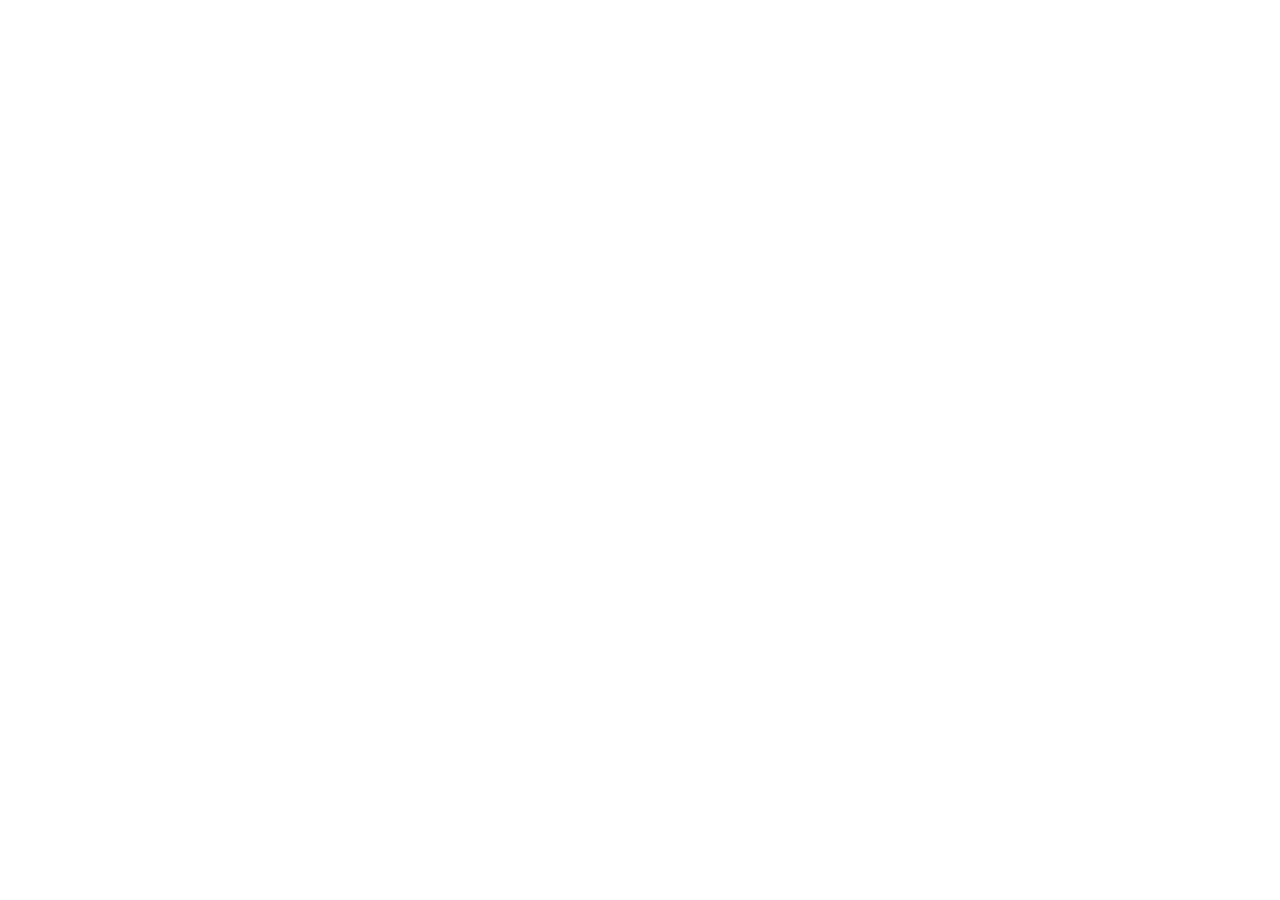
==== index.html @ da1f1fbc "move arquivos para raiz" ====
<!doctype html>
<html lang="en">
    <head>
        <meta charset="utf-8">
        <meta http-equiv="X-UA-Compatible" content="IE=edge">
        <meta name="viewport" content="initial-scale=1,user-scalable=no,maximum-scale=1,width=device-width">
        <meta name="mobile-web-app-capable" content="yes">
        <meta name="apple-mobile-web-app-capable" content="yes">
        <link rel="stylesheet" href="css/leaflet.css">
        <link rel="stylesheet" href="css/L.Control.Layers.Tree.css">
        <link rel="stylesheet" href="css/L.Control.Locate.min.css">
        <link rel="stylesheet" href="css/qgis2web.css">
        <link rel="stylesheet" href="css/fontawesome-all.min.css">
        <link rel="stylesheet" href="css/leaflet.photon.css">
        <link rel="stylesheet" href="css/leaflet-measure.css">
        <style>
        html, body, #map {
            width: 100%;
            height: 100%;
            padding: 0;
            margin: 0;
        }
        </style>
        <title></title>
    </head>
    <body>
        <div id="map">
        </div>
        <script src="js/qgis2web_expressions.js"></script>
        <script src="js/leaflet.js"></script>
        <script src="js/L.Control.Layers.Tree.min.js"></script>
        <script src="js/L.Control.Locate.min.js"></script>
        <script src="js/multi-style-layer.js"></script>
        <script src="js/leaflet.rotatedMarker.js"></script>
        <script src="js/leaflet.pattern.js"></script>
        <script src="js/leaflet-hash.js"></script>
        <script src="js/Autolinker.min.js"></script>
        <script src="js/rbush.min.js"></script>
        <script src="js/labelgun.min.js"></script>
        <script src="js/labels.js"></script>
        <script src="js/leaflet.photon.js"></script>
        <script src="js/leaflet-measure.js"></script>
        <script src="data/Arruamento_3.js"></script>
        <script src="data/Divisa_de_bairros_4.js"></script>
        <script src="data/abrangenciaubs_5.js"></script>
        <script src="data/rios_6.js"></script>
        <script src="data/ubs_7.js"></script>
        <script src="data/limites_municipais_8.js"></script>
        <script>
        var map = L.map('map', {
            zoomControl:false, maxZoom:28, minZoom:1
        }).fitBounds([[-25.65107554229827,-49.37647692059853],[-25.56565684966463,-49.21310463123536]]);
        var hash = new L.Hash(map);
        map.attributionControl.setPrefix('<a href="https://github.com/qgis2web/qgis2web" target="_blank">qgis2web</a> &middot; <a href="https://leafletjs.com" title="A JS library for interactive maps">Leaflet</a> &middot; <a href="https://qgis.org">QGIS</a>');
        var autolinker = new Autolinker({truncate: {length: 30, location: 'smart'}});
        // remove popup's row if "visible-with-data"
        function removeEmptyRowsFromPopupContent(content, feature) {
         var tempDiv = document.createElement('div');
         tempDiv.innerHTML = content;
         var rows = tempDiv.querySelectorAll('tr');
         for (var i = 0; i < rows.length; i++) {
             var td = rows[i].querySelector('td.visible-with-data');
             var key = td ? td.id : '';
             if (td && td.classList.contains('visible-with-data') && feature.properties[key] == null) {
                 rows[i].parentNode.removeChild(rows[i]);
             }
         }
         return tempDiv.innerHTML;
        }
        // modify popup if contains media
        function addClassToPopupIfMedia(content, popup) {
            var tempDiv = document.createElement('div');
            tempDiv.innerHTML = content;
            var imgTd = tempDiv.querySelector('td img');
            if (imgTd) {
                var src = imgTd.getAttribute('src');
                if (/\.(jpg|jpeg|png|gif|bmp|webp|avif)$/i.test(src)) {
                    popup._contentNode.classList.add('media');
                    setTimeout(function() {
                        popup.update();
                    }, 10);
                } else if (/\.(mp3|wav|ogg|aac)$/i.test(src)) {
                    var audio = document.createElement('audio');
                    audio.controls = true;
                    audio.src = src;
                    imgTd.parentNode.replaceChild(audio, imgTd);
                    popup._contentNode.classList.add('media');
                    setTimeout(function() {
                        popup.setContent(tempDiv.innerHTML);
                        popup.update();
                    }, 10);
                } else if (/\.(mp4|webm|ogg|mov)$/i.test(src)) {
                    var video = document.createElement('video');
                    video.controls = true;
                    video.src = src;
                    video.style.width = "400px";
                    video.style.height = "300px";
                    video.style.maxHeight = "60vh";
                    video.style.maxWidth = "60vw";
                    imgTd.parentNode.replaceChild(video, imgTd);
                    popup._contentNode.classList.add('media');
                    // Aggiorna il popup quando il video carica i metadati
                    video.addEventListener('loadedmetadata', function() {
                        popup.update();
                    });
                    setTimeout(function() {
                        popup.setContent(tempDiv.innerHTML);
                        popup.update();
                    }, 10);
                } else {
                    popup._contentNode.classList.remove('media');
                }
            } else {
                popup._contentNode.classList.remove('media');
            }
        }
        var zoomControl = L.control.zoom({
            position: 'topleft'
        }).addTo(map);
        L.control.locate({locateOptions: {maxZoom: 19}}).addTo(map);
        var measureControl = new L.Control.Measure({
            position: 'topleft',
            primaryLengthUnit: 'meters',
            secondaryLengthUnit: 'kilometers',
            primaryAreaUnit: 'sqmeters',
            secondaryAreaUnit: 'hectares'
        });
        measureControl.addTo(map);
        document.getElementsByClassName('leaflet-control-measure-toggle')[0].innerHTML = '';
        document.getElementsByClassName('leaflet-control-measure-toggle')[0].className += ' fas fa-ruler';
        var bounds_group = new L.featureGroup([]);
        function setBounds() {
        }
        map.createPane('pane_RelevoSombreado_0');
        map.getPane('pane_RelevoSombreado_0').style.zIndex = 400;
        var img_RelevoSombreado_0 = 'data/RelevoSombreado_0.png';
        var img_bounds_RelevoSombreado_0 = [[-25.645255855251577,-49.390440265279715],[-25.344891826648,-49.18188485625888]];
        var layer_RelevoSombreado_0 = new L.imageOverlay(img_RelevoSombreado_0,
                                              img_bounds_RelevoSombreado_0,
                                              {pane: 'pane_RelevoSombreado_0'});
        bounds_group.addLayer(layer_RelevoSombreado_0);
        map.addLayer(layer_RelevoSombreado_0);
        map.createPane('pane_Altitude_1');
        map.getPane('pane_Altitude_1').style.zIndex = 401;
        var img_Altitude_1 = 'data/Altitude_1.png';
        var img_bounds_Altitude_1 = [[-25.645255855251577,-49.390440265279715],[-25.344891826648,-49.18188485625888]];
        var layer_Altitude_1 = new L.imageOverlay(img_Altitude_1,
                                              img_bounds_Altitude_1,
                                              {pane: 'pane_Altitude_1'});
        bounds_group.addLayer(layer_Altitude_1);
        map.addLayer(layer_Altitude_1);
        map.createPane('pane_GoogleSatellite_2');
        map.getPane('pane_GoogleSatellite_2').style.zIndex = 402;
        var layer_GoogleSatellite_2 = L.tileLayer('https://mt1.google.com/vt/lyrs=s&x={x}&y={y}&z={z}', {
            pane: 'pane_GoogleSatellite_2',
            opacity: 0.7,
            attribution: '<a href="https://www.google.at/permissions/geoguidelines/attr-guide.html">Map data ©2015 Google</a>',
            minZoom: 1,
            maxZoom: 28,
            minNativeZoom: 0,
            maxNativeZoom: 20
        });
        layer_GoogleSatellite_2;
        map.addLayer(layer_GoogleSatellite_2);
        function pop_Arruamento_3(feature, layer) {
            var popupContent = '<table>\
                    <tr>\
                        <td colspan="2">' + (feature.properties['fid'] !== null ? autolinker.link(String(feature.properties['fid']).replace(/'/g, '\'').toLocaleString()) : '') + '</td>\
                    </tr>\
                    <tr>\
                        <td colspan="2">' + (feature.properties['TIPO'] !== null ? autolinker.link(String(feature.properties['TIPO']).replace(/'/g, '\'').toLocaleString()) : '') + '</td>\
                    </tr>\
                </table>';
            var content = removeEmptyRowsFromPopupContent(popupContent, feature);
			layer.on('popupopen', function(e) {
				addClassToPopupIfMedia(content, e.popup);
			});
			layer.bindPopup(content, { maxHeight: 400 });
        }

        function style_Arruamento_3_0() {
            return {
                pane: 'pane_Arruamento_3',
                opacity: 1,
                color: 'rgba(255,255,255,1.0)',
                dashArray: '',
                lineCap: 'butt',
                lineJoin: 'miter',
                weight: 1.0, 
                fill: true,
                fillOpacity: 1,
                fillColor: 'rgba(164,113,204,0.4627450980392157)',
                interactive: true,
            }
        }
        map.createPane('pane_Arruamento_3');
        map.getPane('pane_Arruamento_3').style.zIndex = 403;
        map.getPane('pane_Arruamento_3').style['mix-blend-mode'] = 'normal';
        var layer_Arruamento_3 = new L.geoJson(json_Arruamento_3, {
            attribution: '',
            interactive: true,
            dataVar: 'json_Arruamento_3',
            layerName: 'layer_Arruamento_3',
            pane: 'pane_Arruamento_3',
            onEachFeature: pop_Arruamento_3,
            style: style_Arruamento_3_0,
        });
        bounds_group.addLayer(layer_Arruamento_3);
        map.addLayer(layer_Arruamento_3);
        function pop_Divisa_de_bairros_4(feature, layer) {
            var popupContent = '<table>\
                    <tr>\
                        <td colspan="2">' + (feature.properties['fid'] !== null ? autolinker.link(String(feature.properties['fid']).replace(/'/g, '\'').toLocaleString()) : '') + '</td>\
                    </tr>\
                    <tr>\
                        <td colspan="2">' + (feature.properties['OBJECTID'] !== null ? autolinker.link(String(feature.properties['OBJECTID']).replace(/'/g, '\'').toLocaleString()) : '') + '</td>\
                    </tr>\
                    <tr>\
                        <td colspan="2">' + (feature.properties['CODIGO'] !== null ? autolinker.link(String(feature.properties['CODIGO']).replace(/'/g, '\'').toLocaleString()) : '') + '</td>\
                    </tr>\
                    <tr>\
                        <td colspan="2">' + (feature.properties['TIPO'] !== null ? autolinker.link(String(feature.properties['TIPO']).replace(/'/g, '\'').toLocaleString()) : '') + '</td>\
                    </tr>\
                    <tr>\
                        <td colspan="2">' + (feature.properties['NOME'] !== null ? autolinker.link(String(feature.properties['NOME']).replace(/'/g, '\'').toLocaleString()) : '') + '</td>\
                    </tr>\
                    <tr>\
                        <td colspan="2">' + (feature.properties['FONTE'] !== null ? autolinker.link(String(feature.properties['FONTE']).replace(/'/g, '\'').toLocaleString()) : '') + '</td>\
                    </tr>\
                    <tr>\
                        <td colspan="2">' + (feature.properties['CD_REGIONA'] !== null ? autolinker.link(String(feature.properties['CD_REGIONA']).replace(/'/g, '\'').toLocaleString()) : '') + '</td>\
                    </tr>\
                    <tr>\
                        <td colspan="2">' + (feature.properties['NM_REGIONA'] !== null ? autolinker.link(String(feature.properties['NM_REGIONA']).replace(/'/g, '\'').toLocaleString()) : '') + '</td>\
                    </tr>\
                    <tr>\
                        <td colspan="2">' + (feature.properties['SHAPE_AREA'] !== null ? autolinker.link(String(feature.properties['SHAPE_AREA']).replace(/'/g, '\'').toLocaleString()) : '') + '</td>\
                    </tr>\
                    <tr>\
                        <td colspan="2">' + (feature.properties['SHAPE_LEN'] !== null ? autolinker.link(String(feature.properties['SHAPE_LEN']).replace(/'/g, '\'').toLocaleString()) : '') + '</td>\
                    </tr>\
                </table>';
            var content = removeEmptyRowsFromPopupContent(popupContent, feature);
			layer.on('popupopen', function(e) {
				addClassToPopupIfMedia(content, e.popup);
			});
			layer.bindPopup(content, { maxHeight: 400 });
        }

        function style_Divisa_de_bairros_4_0() {
            return {
                pane: 'pane_Divisa_de_bairros_4',
                opacity: 1,
                color: 'rgba(255,255,255,1.0)',
                dashArray: '4.0,2.0',
                lineCap: 'square',
                lineJoin: 'bevel',
                weight: 1.0,
                fillOpacity: 0,
                interactive: true,
            }
        }
        map.createPane('pane_Divisa_de_bairros_4');
        map.getPane('pane_Divisa_de_bairros_4').style.zIndex = 404;
        map.getPane('pane_Divisa_de_bairros_4').style['mix-blend-mode'] = 'normal';
        var layer_Divisa_de_bairros_4 = new L.geoJson(json_Divisa_de_bairros_4, {
            attribution: '',
            interactive: true,
            dataVar: 'json_Divisa_de_bairros_4',
            layerName: 'layer_Divisa_de_bairros_4',
            pane: 'pane_Divisa_de_bairros_4',
            onEachFeature: pop_Divisa_de_bairros_4,
            style: style_Divisa_de_bairros_4_0,
        });
        bounds_group.addLayer(layer_Divisa_de_bairros_4);
        map.addLayer(layer_Divisa_de_bairros_4);
        function pop_abrangenciaubs_5(feature, layer) {
            var popupContent = '<table>\
                    <tr>\
                        <td colspan="2">' + (feature.properties['fid'] !== null ? autolinker.link(String(feature.properties['fid']).replace(/'/g, '\'').toLocaleString()) : '') + '</td>\
                    </tr>\
                    <tr>\
                        <td colspan="2">' + (feature.properties['OBJECTID'] !== null ? autolinker.link(String(feature.properties['OBJECTID']).replace(/'/g, '\'').toLocaleString()) : '') + '</td>\
                    </tr>\
                    <tr>\
                        <td colspan="2">' + (feature.properties['US'] !== null ? autolinker.link(String(feature.properties['US']).replace(/'/g, '\'').toLocaleString()) : '') + '</td>\
                    </tr>\
                    <tr>\
                        <td colspan="2">' + (feature.properties['DISTRITO'] !== null ? autolinker.link(String(feature.properties['DISTRITO']).replace(/'/g, '\'').toLocaleString()) : '') + '</td>\
                    </tr>\
                    <tr>\
                        <td colspan="2">' + (feature.properties['CONTRATO'] !== null ? autolinker.link(String(feature.properties['CONTRATO']).replace(/'/g, '\'').toLocaleString()) : '') + '</td>\
                    </tr>\
                    <tr>\
                        <td colspan="2">' + (feature.properties['NOME'] !== null ? autolinker.link(String(feature.properties['NOME']).replace(/'/g, '\'').toLocaleString()) : '') + '</td>\
                    </tr>\
                    <tr>\
                        <td colspan="2">' + (feature.properties['DATA'] !== null ? autolinker.link(String(feature.properties['DATA']).replace(/'/g, '\'').toLocaleString()) : '') + '</td>\
                    </tr>\
                    <tr>\
                        <td colspan="2">' + (feature.properties['FONTE'] !== null ? autolinker.link(String(feature.properties['FONTE']).replace(/'/g, '\'').toLocaleString()) : '') + '</td>\
                    </tr>\
                    <tr>\
                        <td colspan="2">' + (feature.properties['SHAPE_AREA'] !== null ? autolinker.link(String(feature.properties['SHAPE_AREA']).replace(/'/g, '\'').toLocaleString()) : '') + '</td>\
                    </tr>\
                    <tr>\
                        <td colspan="2">' + (feature.properties['SHAPE_LEN'] !== null ? autolinker.link(String(feature.properties['SHAPE_LEN']).replace(/'/g, '\'').toLocaleString()) : '') + '</td>\
                    </tr>\
                </table>';
            var content = removeEmptyRowsFromPopupContent(popupContent, feature);
			layer.on('popupopen', function(e) {
				addClassToPopupIfMedia(content, e.popup);
			});
			layer.bindPopup(content, { maxHeight: 400 });
        }

        function style_abrangenciaubs_5_0(feature) {
            switch(String(feature.properties['NOME'])) {
                case 'US ABAETÉ':
                    return {
                pane: 'pane_abrangenciaubs_5',
                opacity: 1,
                color: 'rgba(244,244,244,1.0)',
                dashArray: '',
                lineCap: 'butt',
                lineJoin: 'miter',
                weight: 1, 
                fill: true,
                fillOpacity: 1,
                fillColor: 'rgba(215,25,28,1.0)',
                interactive: true,
            }
                    break;
                case 'US ABRANCHES':
                    return {
                pane: 'pane_abrangenciaubs_5',
                opacity: 1,
                color: 'rgba(244,244,244,1.0)',
                dashArray: '',
                lineCap: 'butt',
                lineJoin: 'miter',
                weight: 1, 
                fill: true,
                fillOpacity: 1,
                fillColor: 'rgba(216,30,31,1.0)',
                interactive: true,
            }
                    break;
                case 'US ALVORADA':
                    return {
                pane: 'pane_abrangenciaubs_5',
                opacity: 1,
                color: 'rgba(244,244,244,1.0)',
                dashArray: '',
                lineCap: 'butt',
                lineJoin: 'miter',
                weight: 1, 
                fill: true,
                fillOpacity: 1,
                fillColor: 'rgba(218,36,33,1.0)',
                interactive: true,
            }
                    break;
                case 'US ATENAS':
                    return {
                pane: 'pane_abrangenciaubs_5',
                opacity: 1,
                color: 'rgba(244,244,244,1.0)',
                dashArray: '',
                lineCap: 'butt',
                lineJoin: 'miter',
                weight: 1, 
                fill: true,
                fillOpacity: 1,
                fillColor: 'rgba(219,41,36,1.0)',
                interactive: true,
            }
                    break;
                case 'US ATUBA':
                    return {
                pane: 'pane_abrangenciaubs_5',
                opacity: 1,
                color: 'rgba(244,244,244,1.0)',
                dashArray: '',
                lineCap: 'butt',
                lineJoin: 'miter',
                weight: 1, 
                fill: true,
                fillOpacity: 1,
                fillColor: 'rgba(221,47,38,1.0)',
                interactive: true,
            }
                    break;
                case 'US AUGUSTA':
                    return {
                pane: 'pane_abrangenciaubs_5',
                opacity: 1,
                color: 'rgba(244,244,244,1.0)',
                dashArray: '',
                lineCap: 'butt',
                lineJoin: 'miter',
                weight: 1, 
                fill: true,
                fillOpacity: 1,
                fillColor: 'rgba(222,52,41,1.0)',
                interactive: true,
            }
                    break;
                case 'US AURORA':
                    return {
                pane: 'pane_abrangenciaubs_5',
                opacity: 1,
                color: 'rgba(244,244,244,1.0)',
                dashArray: '',
                lineCap: 'butt',
                lineJoin: 'miter',
                weight: 1, 
                fill: true,
                fillOpacity: 1,
                fillColor: 'rgba(223,58,43,1.0)',
                interactive: true,
            }
                    break;
                case 'US BACACHERI':
                    return {
                pane: 'pane_abrangenciaubs_5',
                opacity: 1,
                color: 'rgba(244,244,244,1.0)',
                dashArray: '',
                lineCap: 'butt',
                lineJoin: 'miter',
                weight: 1, 
                fill: true,
                fillOpacity: 1,
                fillColor: 'rgba(225,63,46,1.0)',
                interactive: true,
            }
                    break;
                case 'US BAIRRO ALTO':
                    return {
                pane: 'pane_abrangenciaubs_5',
                opacity: 1,
                color: 'rgba(244,244,244,1.0)',
                dashArray: '',
                lineCap: 'butt',
                lineJoin: 'miter',
                weight: 1, 
                fill: true,
                fillOpacity: 1,
                fillColor: 'rgba(226,69,48,1.0)',
                interactive: true,
            }
                    break;
                case 'US BAIRRO NOVO':
                    return {
                pane: 'pane_abrangenciaubs_5',
                opacity: 1,
                color: 'rgba(244,244,244,1.0)',
                dashArray: '',
                lineCap: 'butt',
                lineJoin: 'miter',
                weight: 1, 
                fill: true,
                fillOpacity: 1,
                fillColor: 'rgba(228,74,51,1.0)',
                interactive: true,
            }
                    break;
                case 'US BARIGUI':
                    return {
                pane: 'pane_abrangenciaubs_5',
                opacity: 1,
                color: 'rgba(244,244,244,1.0)',
                dashArray: '',
                lineCap: 'butt',
                lineJoin: 'miter',
                weight: 1, 
                fill: true,
                fillOpacity: 1,
                fillColor: 'rgba(229,80,53,1.0)',
                interactive: true,
            }
                    break;
                case 'US BARREIRINHA':
                    return {
                pane: 'pane_abrangenciaubs_5',
                opacity: 1,
                color: 'rgba(244,244,244,1.0)',
                dashArray: '',
                lineCap: 'butt',
                lineJoin: 'miter',
                weight: 1, 
                fill: true,
                fillOpacity: 1,
                fillColor: 'rgba(230,85,56,1.0)',
                interactive: true,
            }
                    break;
                case 'US BOM PASTOR':
                    return {
                pane: 'pane_abrangenciaubs_5',
                opacity: 1,
                color: 'rgba(244,244,244,1.0)',
                dashArray: '',
                lineCap: 'butt',
                lineJoin: 'miter',
                weight: 1, 
                fill: true,
                fillOpacity: 1,
                fillColor: 'rgba(232,91,58,1.0)',
                interactive: true,
            }
                    break;
                case 'US BUTIATUVINHA':
                    return {
                pane: 'pane_abrangenciaubs_5',
                opacity: 1,
                color: 'rgba(244,244,244,1.0)',
                dashArray: '',
                lineCap: 'butt',
                lineJoin: 'miter',
                weight: 1, 
                fill: true,
                fillOpacity: 1,
                fillColor: 'rgba(233,96,61,1.0)',
                interactive: true,
            }
                    break;
                case 'US CAIUÁ':
                    return {
                pane: 'pane_abrangenciaubs_5',
                opacity: 1,
                color: 'rgba(244,244,244,1.0)',
                dashArray: '',
                lineCap: 'butt',
                lineJoin: 'miter',
                weight: 1, 
                fill: true,
                fillOpacity: 1,
                fillColor: 'rgba(235,102,63,1.0)',
                interactive: true,
            }
                    break;
                case 'US CAJURU':
                    return {
                pane: 'pane_abrangenciaubs_5',
                opacity: 1,
                color: 'rgba(244,244,244,1.0)',
                dashArray: '',
                lineCap: 'butt',
                lineJoin: 'miter',
                weight: 1, 
                fill: true,
                fillOpacity: 1,
                fillColor: 'rgba(236,107,66,1.0)',
                interactive: true,
            }
                    break;
                case 'US CAMARGO':
                    return {
                pane: 'pane_abrangenciaubs_5',
                opacity: 1,
                color: 'rgba(244,244,244,1.0)',
                dashArray: '',
                lineCap: 'butt',
                lineJoin: 'miter',
                weight: 1, 
                fill: true,
                fillOpacity: 1,
                fillColor: 'rgba(237,112,69,1.0)',
                interactive: true,
            }
                    break;
                case 'US CAMPINA DO SIQUEIRA':
                    return {
                pane: 'pane_abrangenciaubs_5',
                opacity: 1,
                color: 'rgba(244,244,244,1.0)',
                dashArray: '',
                lineCap: 'butt',
                lineJoin: 'miter',
                weight: 1, 
                fill: true,
                fillOpacity: 1,
                fillColor: 'rgba(239,118,71,1.0)',
                interactive: true,
            }
                    break;
                case 'US CAMPO ALEGRE':
                    return {
                pane: 'pane_abrangenciaubs_5',
                opacity: 1,
                color: 'rgba(244,244,244,1.0)',
                dashArray: '',
                lineCap: 'butt',
                lineJoin: 'miter',
                weight: 1, 
                fill: true,
                fillOpacity: 1,
                fillColor: 'rgba(240,123,74,1.0)',
                interactive: true,
            }
                    break;
                case 'US CÂNDIDO PORTINARI':
                    return {
                pane: 'pane_abrangenciaubs_5',
                opacity: 1,
                color: 'rgba(244,244,244,1.0)',
                dashArray: '',
                lineCap: 'butt',
                lineJoin: 'miter',
                weight: 1, 
                fill: true,
                fillOpacity: 1,
                fillColor: 'rgba(241,129,76,1.0)',
                interactive: true,
            }
                    break;
                case 'US CAPANEMA':
                    return {
                pane: 'pane_abrangenciaubs_5',
                opacity: 1,
                color: 'rgba(244,244,244,1.0)',
                dashArray: '',
                lineCap: 'butt',
                lineJoin: 'miter',
                weight: 1, 
                fill: true,
                fillOpacity: 1,
                fillColor: 'rgba(243,134,79,1.0)',
                interactive: true,
            }
                    break;
                case 'US CAXIMBA':
                    return {
                pane: 'pane_abrangenciaubs_5',
                opacity: 1,
                color: 'rgba(244,244,244,1.0)',
                dashArray: '',
                lineCap: 'butt',
                lineJoin: 'miter',
                weight: 1, 
                fill: true,
                fillOpacity: 1,
                fillColor: 'rgba(244,140,81,1.0)',
                interactive: true,
            }
                    break;
                case 'US CONCÓRDIA':
                    return {
                pane: 'pane_abrangenciaubs_5',
                opacity: 1,
                color: 'rgba(244,244,244,1.0)',
                dashArray: '',
                lineCap: 'butt',
                lineJoin: 'miter',
                weight: 1, 
                fill: true,
                fillOpacity: 1,
                fillColor: 'rgba(246,145,84,1.0)',
                interactive: true,
            }
                    break;
                case 'US COQUEIROS':
                    return {
                pane: 'pane_abrangenciaubs_5',
                opacity: 1,
                color: 'rgba(244,244,244,1.0)',
                dashArray: '',
                lineCap: 'butt',
                lineJoin: 'miter',
                weight: 1, 
                fill: true,
                fillOpacity: 1,
                fillColor: 'rgba(247,151,86,1.0)',
                interactive: true,
            }
                    break;
                case 'US DOM BOSCO':
                    return {
                pane: 'pane_abrangenciaubs_5',
                opacity: 1,
                color: 'rgba(244,244,244,1.0)',
                dashArray: '',
                lineCap: 'butt',
                lineJoin: 'miter',
                weight: 1, 
                fill: true,
                fillOpacity: 1,
                fillColor: 'rgba(248,156,89,1.0)',
                interactive: true,
            }
                    break;
                case 'US ÉRICO VERÍSSIMO':
                    return {
                pane: 'pane_abrangenciaubs_5',
                opacity: 1,
                color: 'rgba(244,244,244,1.0)',
                dashArray: '',
                lineCap: 'butt',
                lineJoin: 'miter',
                weight: 1, 
                fill: true,
                fillOpacity: 1,
                fillColor: 'rgba(250,162,91,1.0)',
                interactive: true,
            }
                    break;
                case 'US ESMERALDA':
                    return {
                pane: 'pane_abrangenciaubs_5',
                opacity: 1,
                color: 'rgba(244,244,244,1.0)',
                dashArray: '',
                lineCap: 'butt',
                lineJoin: 'miter',
                weight: 1, 
                fill: true,
                fillOpacity: 1,
                fillColor: 'rgba(251,167,94,1.0)',
                interactive: true,
            }
                    break;
                case 'US ESTRELA':
                    return {
                pane: 'pane_abrangenciaubs_5',
                opacity: 1,
                color: 'rgba(244,244,244,1.0)',
                dashArray: '',
                lineCap: 'butt',
                lineJoin: 'miter',
                weight: 1, 
                fill: true,
                fillOpacity: 1,
                fillColor: 'rgba(253,173,96,1.0)',
                interactive: true,
            }
                    break;
                case 'US EUCALIPTOS':
                    return {
                pane: 'pane_abrangenciaubs_5',
                opacity: 1,
                color: 'rgba(244,244,244,1.0)',
                dashArray: '',
                lineCap: 'butt',
                lineJoin: 'miter',
                weight: 1, 
                fill: true,
                fillOpacity: 1,
                fillColor: 'rgba(253,176,100,1.0)',
                interactive: true,
            }
                    break;
                case 'US FANNY LINDOIA':
                    return {
                pane: 'pane_abrangenciaubs_5',
                opacity: 1,
                color: 'rgba(244,244,244,1.0)',
                dashArray: '',
                lineCap: 'butt',
                lineJoin: 'miter',
                weight: 1, 
                fill: true,
                fillOpacity: 1,
                fillColor: 'rgba(253,179,103,1.0)',
                interactive: true,
            }
                    break;
                case 'US FERNANDO DE NORONHA':
                    return {
                pane: 'pane_abrangenciaubs_5',
                opacity: 1,
                color: 'rgba(244,244,244,1.0)',
                dashArray: '',
                lineCap: 'butt',
                lineJoin: 'miter',
                weight: 1, 
                fill: true,
                fillOpacity: 1,
                fillColor: 'rgba(253,182,107,1.0)',
                interactive: true,
            }
                    break;
                case 'US IPIRANGA':
                    return {
                pane: 'pane_abrangenciaubs_5',
                opacity: 1,
                color: 'rgba(244,244,244,1.0)',
                dashArray: '',
                lineCap: 'butt',
                lineJoin: 'miter',
                weight: 1, 
                fill: true,
                fillOpacity: 1,
                fillColor: 'rgba(253,185,110,1.0)',
                interactive: true,
            }
                    break;
                case 'US IRACEMA':
                    return {
                pane: 'pane_abrangenciaubs_5',
                opacity: 1,
                color: 'rgba(244,244,244,1.0)',
                dashArray: '',
                lineCap: 'butt',
                lineJoin: 'miter',
                weight: 1, 
                fill: true,
                fillOpacity: 1,
                fillColor: 'rgba(253,188,114,1.0)',
                interactive: true,
            }
                    break;
                case 'US IRMÃ TEREZA ARAUJO':
                    return {
                pane: 'pane_abrangenciaubs_5',
                opacity: 1,
                color: 'rgba(244,244,244,1.0)',
                dashArray: '',
                lineCap: 'butt',
                lineJoin: 'miter',
                weight: 1, 
                fill: true,
                fillOpacity: 1,
                fillColor: 'rgba(253,191,117,1.0)',
                interactive: true,
            }
                    break;
                case 'US JARDIM ALIANÇA':
                    return {
                pane: 'pane_abrangenciaubs_5',
                opacity: 1,
                color: 'rgba(244,244,244,1.0)',
                dashArray: '',
                lineCap: 'butt',
                lineJoin: 'miter',
                weight: 1, 
                fill: true,
                fillOpacity: 1,
                fillColor: 'rgba(253,194,121,1.0)',
                interactive: true,
            }
                    break;
                case 'US JARDIM GABINETO':
                    return {
                pane: 'pane_abrangenciaubs_5',
                opacity: 1,
                color: 'rgba(244,244,244,1.0)',
                dashArray: '',
                lineCap: 'butt',
                lineJoin: 'miter',
                weight: 1, 
                fill: true,
                fillOpacity: 1,
                fillColor: 'rgba(254,197,124,1.0)',
                interactive: true,
            }
                    break;
                case 'US JARDIM PARANAENSE':
                    return {
                pane: 'pane_abrangenciaubs_5',
                opacity: 1,
                color: 'rgba(244,244,244,1.0)',
                dashArray: '',
                lineCap: 'butt',
                lineJoin: 'miter',
                weight: 1, 
                fill: true,
                fillOpacity: 1,
                fillColor: 'rgba(254,200,128,1.0)',
                interactive: true,
            }
                    break;
                case 'US JOÃO CÃNDIDO':
                    return {
                pane: 'pane_abrangenciaubs_5',
                opacity: 1,
                color: 'rgba(244,244,244,1.0)',
                dashArray: '',
                lineCap: 'butt',
                lineJoin: 'miter',
                weight: 1, 
                fill: true,
                fillOpacity: 1,
                fillColor: 'rgba(254,203,131,1.0)',
                interactive: true,
            }
                    break;
                case 'US LOTIGUAÇU':
                    return {
                pane: 'pane_abrangenciaubs_5',
                opacity: 1,
                color: 'rgba(244,244,244,1.0)',
                dashArray: '',
                lineCap: 'butt',
                lineJoin: 'miter',
                weight: 1, 
                fill: true,
                fillOpacity: 1,
                fillColor: 'rgba(254,206,134,1.0)',
                interactive: true,
            }
                    break;
                case 'US MÃE CURITIBANA':
                    return {
                pane: 'pane_abrangenciaubs_5',
                opacity: 1,
                color: 'rgba(244,244,244,1.0)',
                dashArray: '',
                lineCap: 'butt',
                lineJoin: 'miter',
                weight: 1, 
                fill: true,
                fillOpacity: 1,
                fillColor: 'rgba(254,209,138,1.0)',
                interactive: true,
            }
                    break;
                case 'US MARIA ANGÉLICA':
                    return {
                pane: 'pane_abrangenciaubs_5',
                opacity: 1,
                color: 'rgba(244,244,244,1.0)',
                dashArray: '',
                lineCap: 'butt',
                lineJoin: 'miter',
                weight: 1, 
                fill: true,
                fillOpacity: 1,
                fillColor: 'rgba(254,212,141,1.0)',
                interactive: true,
            }
                    break;
                case 'US MENONITAS':
                    return {
                pane: 'pane_abrangenciaubs_5',
                opacity: 1,
                color: 'rgba(244,244,244,1.0)',
                dashArray: '',
                lineCap: 'butt',
                lineJoin: 'miter',
                weight: 1, 
                fill: true,
                fillOpacity: 1,
                fillColor: 'rgba(254,215,145,1.0)',
                interactive: true,
            }
                    break;
                case 'US MONTEIRO LOBATO':
                    return {
                pane: 'pane_abrangenciaubs_5',
                opacity: 1,
                color: 'rgba(244,244,244,1.0)',
                dashArray: '',
                lineCap: 'butt',
                lineJoin: 'miter',
                weight: 1, 
                fill: true,
                fillOpacity: 1,
                fillColor: 'rgba(254,218,148,1.0)',
                interactive: true,
            }
                    break;
                case 'US MORADIAS BELÉM':
                    return {
                pane: 'pane_abrangenciaubs_5',
                opacity: 1,
                color: 'rgba(244,244,244,1.0)',
                dashArray: '',
                lineCap: 'butt',
                lineJoin: 'miter',
                weight: 1, 
                fill: true,
                fillOpacity: 1,
                fillColor: 'rgba(254,221,152,1.0)',
                interactive: true,
            }
                    break;
                case 'US MORADIAS DA ORDEM':
                    return {
                pane: 'pane_abrangenciaubs_5',
                opacity: 1,
                color: 'rgba(244,244,244,1.0)',
                dashArray: '',
                lineCap: 'butt',
                lineJoin: 'miter',
                weight: 1, 
                fill: true,
                fillOpacity: 1,
                fillColor: 'rgba(254,224,155,1.0)',
                interactive: true,
            }
                    break;
                case 'US MORADIAS SANTA RITA':
                    return {
                pane: 'pane_abrangenciaubs_5',
                opacity: 1,
                color: 'rgba(244,244,244,1.0)',
                dashArray: '',
                lineCap: 'butt',
                lineJoin: 'miter',
                weight: 1, 
                fill: true,
                fillOpacity: 1,
                fillColor: 'rgba(254,227,159,1.0)',
                interactive: true,
            }
                    break;
                case 'US NOSSA SENHORA APARECIDA':
                    return {
                pane: 'pane_abrangenciaubs_5',
                opacity: 1,
                color: 'rgba(244,244,244,1.0)',
                dashArray: '',
                lineCap: 'butt',
                lineJoin: 'miter',
                weight: 1, 
                fill: true,
                fillOpacity: 1,
                fillColor: 'rgba(254,230,162,1.0)',
                interactive: true,
            }
                    break;
                case 'US NOSSA SENHORA DA LUZ':
                    return {
                pane: 'pane_abrangenciaubs_5',
                opacity: 1,
                color: 'rgba(244,244,244,1.0)',
                dashArray: '',
                lineCap: 'butt',
                lineJoin: 'miter',
                weight: 1, 
                fill: true,
                fillOpacity: 1,
                fillColor: 'rgba(254,233,166,1.0)',
                interactive: true,
            }
                    break;
                case 'US NOSSA SENHORA DO SAGRADO CORAÇÃO':
                    return {
                pane: 'pane_abrangenciaubs_5',
                opacity: 1,
                color: 'rgba(244,244,244,1.0)',
                dashArray: '',
                lineCap: 'butt',
                lineJoin: 'miter',
                weight: 1, 
                fill: true,
                fillOpacity: 1,
                fillColor: 'rgba(255,236,169,1.0)',
                interactive: true,
            }
                    break;
                case 'US NOVA ORLEANS':
                    return {
                pane: 'pane_abrangenciaubs_5',
                opacity: 1,
                color: 'rgba(244,244,244,1.0)',
                dashArray: '',
                lineCap: 'butt',
                lineJoin: 'miter',
                weight: 1, 
                fill: true,
                fillOpacity: 1,
                fillColor: 'rgba(255,239,173,1.0)',
                interactive: true,
            }
                    break;
                case 'US OSTERNACK':
                    return {
                pane: 'pane_abrangenciaubs_5',
                opacity: 1,
                color: 'rgba(244,244,244,1.0)',
                dashArray: '',
                lineCap: 'butt',
                lineJoin: 'miter',
                weight: 1, 
                fill: true,
                fillOpacity: 1,
                fillColor: 'rgba(255,242,176,1.0)',
                interactive: true,
            }
                    break;
                case 'US OSWALDO CRUZ':
                    return {
                pane: 'pane_abrangenciaubs_5',
                opacity: 1,
                color: 'rgba(244,244,244,1.0)',
                dashArray: '',
                lineCap: 'butt',
                lineJoin: 'miter',
                weight: 1, 
                fill: true,
                fillOpacity: 1,
                fillColor: 'rgba(255,245,180,1.0)',
                interactive: true,
            }
                    break;
                case 'US OUVIDOR PARDINHO':
                    return {
                pane: 'pane_abrangenciaubs_5',
                opacity: 1,
                color: 'rgba(244,244,244,1.0)',
                dashArray: '',
                lineCap: 'butt',
                lineJoin: 'miter',
                weight: 1, 
                fill: true,
                fillOpacity: 1,
                fillColor: 'rgba(255,248,183,1.0)',
                interactive: true,
            }
                    break;
                case 'US PALMEIRAS':
                    return {
                pane: 'pane_abrangenciaubs_5',
                opacity: 1,
                color: 'rgba(244,244,244,1.0)',
                dashArray: '',
                lineCap: 'butt',
                lineJoin: 'miter',
                weight: 1, 
                fill: true,
                fillOpacity: 1,
                fillColor: 'rgba(255,251,187,1.0)',
                interactive: true,
            }
                    break;
                case 'US PANTANAL':
                    return {
                pane: 'pane_abrangenciaubs_5',
                opacity: 1,
                color: 'rgba(244,244,244,1.0)',
                dashArray: '',
                lineCap: 'butt',
                lineJoin: 'miter',
                weight: 1, 
                fill: true,
                fillOpacity: 1,
                fillColor: 'rgba(255,254,190,1.0)',
                interactive: true,
            }
                    break;
                case 'US PARIGOT DE SOUZA':
                    return {
                pane: 'pane_abrangenciaubs_5',
                opacity: 1,
                color: 'rgba(244,244,244,1.0)',
                dashArray: '',
                lineCap: 'butt',
                lineJoin: 'miter',
                weight: 1, 
                fill: true,
                fillOpacity: 1,
                fillColor: 'rgba(253,254,190,1.0)',
                interactive: true,
            }
                    break;
                case 'US PAROLIN':
                    return {
                pane: 'pane_abrangenciaubs_5',
                opacity: 1,
                color: 'rgba(244,244,244,1.0)',
                dashArray: '',
                lineCap: 'butt',
                lineJoin: 'miter',
                weight: 1, 
                fill: true,
                fillOpacity: 1,
                fillColor: 'rgba(250,253,187,1.0)',
                interactive: true,
            }
                    break;
                case 'US PARQUE INDUSTRIAL':
                    return {
                pane: 'pane_abrangenciaubs_5',
                opacity: 1,
                color: 'rgba(244,244,244,1.0)',
                dashArray: '',
                lineCap: 'butt',
                lineJoin: 'miter',
                weight: 1, 
                fill: true,
                fillOpacity: 1,
                fillColor: 'rgba(247,252,184,1.0)',
                interactive: true,
            }
                    break;
                case 'US PILARZINHO':
                    return {
                pane: 'pane_abrangenciaubs_5',
                opacity: 1,
                color: 'rgba(244,244,244,1.0)',
                dashArray: '',
                lineCap: 'butt',
                lineJoin: 'miter',
                weight: 1, 
                fill: true,
                fillOpacity: 1,
                fillColor: 'rgba(244,250,181,1.0)',
                interactive: true,
            }
                    break;
                case 'US PINHEIROS':
                    return {
                pane: 'pane_abrangenciaubs_5',
                opacity: 1,
                color: 'rgba(244,244,244,1.0)',
                dashArray: '',
                lineCap: 'butt',
                lineJoin: 'miter',
                weight: 1, 
                fill: true,
                fillOpacity: 1,
                fillColor: 'rgba(240,249,178,1.0)',
                interactive: true,
            }
                    break;
                case 'US POMPÉIA':
                    return {
                pane: 'pane_abrangenciaubs_5',
                opacity: 1,
                color: 'rgba(244,244,244,1.0)',
                dashArray: '',
                lineCap: 'butt',
                lineJoin: 'miter',
                weight: 1, 
                fill: true,
                fillOpacity: 1,
                fillColor: 'rgba(237,247,175,1.0)',
                interactive: true,
            }
                    break;
                case 'US RIO BONITO':
                    return {
                pane: 'pane_abrangenciaubs_5',
                opacity: 1,
                color: 'rgba(244,244,244,1.0)',
                dashArray: '',
                lineCap: 'butt',
                lineJoin: 'miter',
                weight: 1, 
                fill: true,
                fillOpacity: 1,
                fillColor: 'rgba(234,246,171,1.0)',
                interactive: true,
            }
                    break;
                case 'US SABARÁ':
                    return {
                pane: 'pane_abrangenciaubs_5',
                opacity: 1,
                color: 'rgba(244,244,244,1.0)',
                dashArray: '',
                lineCap: 'butt',
                lineJoin: 'miter',
                weight: 1, 
                fill: true,
                fillOpacity: 1,
                fillColor: 'rgba(231,245,168,1.0)',
                interactive: true,
            }
                    break;
                case 'US SALGADO FILHO':
                    return {
                pane: 'pane_abrangenciaubs_5',
                opacity: 1,
                color: 'rgba(244,244,244,1.0)',
                dashArray: '',
                lineCap: 'butt',
                lineJoin: 'miter',
                weight: 1, 
                fill: true,
                fillOpacity: 1,
                fillColor: 'rgba(227,243,165,1.0)',
                interactive: true,
            }
                    break;
                case 'US SALVADOR ALLENDE':
                    return {
                pane: 'pane_abrangenciaubs_5',
                opacity: 1,
                color: 'rgba(244,244,244,1.0)',
                dashArray: '',
                lineCap: 'butt',
                lineJoin: 'miter',
                weight: 1, 
                fill: true,
                fillOpacity: 1,
                fillColor: 'rgba(224,242,162,1.0)',
                interactive: true,
            }
                    break;
                case 'US SAMBAQUI':
                    return {
                pane: 'pane_abrangenciaubs_5',
                opacity: 1,
                color: 'rgba(244,244,244,1.0)',
                dashArray: '',
                lineCap: 'butt',
                lineJoin: 'miter',
                weight: 1, 
                fill: true,
                fillOpacity: 1,
                fillColor: 'rgba(221,240,159,1.0)',
                interactive: true,
            }
                    break;
                case 'US SANTA AMÉLIA':
                    return {
                pane: 'pane_abrangenciaubs_5',
                opacity: 1,
                color: 'rgba(244,244,244,1.0)',
                dashArray: '',
                lineCap: 'butt',
                lineJoin: 'miter',
                weight: 1, 
                fill: true,
                fillOpacity: 1,
                fillColor: 'rgba(217,239,156,1.0)',
                interactive: true,
            }
                    break;
                case 'US SANTA CÂNDIDA':
                    return {
                pane: 'pane_abrangenciaubs_5',
                opacity: 1,
                color: 'rgba(244,244,244,1.0)',
                dashArray: '',
                lineCap: 'butt',
                lineJoin: 'miter',
                weight: 1, 
                fill: true,
                fillOpacity: 1,
                fillColor: 'rgba(214,238,153,1.0)',
                interactive: true,
            }
                    break;
                case 'US SANTA EFIGÊNIA':
                    return {
                pane: 'pane_abrangenciaubs_5',
                opacity: 1,
                color: 'rgba(244,244,244,1.0)',
                dashArray: '',
                lineCap: 'butt',
                lineJoin: 'miter',
                weight: 1, 
                fill: true,
                fillOpacity: 1,
                fillColor: 'rgba(211,236,149,1.0)',
                interactive: true,
            }
                    break;
                case 'US SANTA FELICIDADE':
                    return {
                pane: 'pane_abrangenciaubs_5',
                opacity: 1,
                color: 'rgba(244,244,244,1.0)',
                dashArray: '',
                lineCap: 'butt',
                lineJoin: 'miter',
                weight: 1, 
                fill: true,
                fillOpacity: 1,
                fillColor: 'rgba(208,235,146,1.0)',
                interactive: true,
            }
                    break;
                case 'US SANTA QUITÉRIA':
                    return {
                pane: 'pane_abrangenciaubs_5',
                opacity: 1,
                color: 'rgba(244,244,244,1.0)',
                dashArray: '',
                lineCap: 'butt',
                lineJoin: 'miter',
                weight: 1, 
                fill: true,
                fillOpacity: 1,
                fillColor: 'rgba(204,233,143,1.0)',
                interactive: true,
            }
                    break;
                case 'US SANTA QUITÉRIA II':
                    return {
                pane: 'pane_abrangenciaubs_5',
                opacity: 1,
                color: 'rgba(244,244,244,1.0)',
                dashArray: '',
                lineCap: 'butt',
                lineJoin: 'miter',
                weight: 1, 
                fill: true,
                fillOpacity: 1,
                fillColor: 'rgba(201,232,140,1.0)',
                interactive: true,
            }
                    break;
                case 'US SANTOS ANDRADE':
                    return {
                pane: 'pane_abrangenciaubs_5',
                opacity: 1,
                color: 'rgba(244,244,244,1.0)',
                dashArray: '',
                lineCap: 'butt',
                lineJoin: 'miter',
                weight: 1, 
                fill: true,
                fillOpacity: 1,
                fillColor: 'rgba(198,231,137,1.0)',
                interactive: true,
            }
                    break;
                case 'US SÃO BRAZ':
                    return {
                pane: 'pane_abrangenciaubs_5',
                opacity: 1,
                color: 'rgba(244,244,244,1.0)',
                dashArray: '',
                lineCap: 'butt',
                lineJoin: 'miter',
                weight: 1, 
                fill: true,
                fillOpacity: 1,
                fillColor: 'rgba(195,229,134,1.0)',
                interactive: true,
            }
                    break;
                case 'US SÃO DOMINGOS':
                    return {
                pane: 'pane_abrangenciaubs_5',
                opacity: 1,
                color: 'rgba(244,244,244,1.0)',
                dashArray: '',
                lineCap: 'butt',
                lineJoin: 'miter',
                weight: 1, 
                fill: true,
                fillOpacity: 1,
                fillColor: 'rgba(191,228,130,1.0)',
                interactive: true,
            }
                    break;
                case 'US SÃO JOAO DEL REY':
                    return {
                pane: 'pane_abrangenciaubs_5',
                opacity: 1,
                color: 'rgba(244,244,244,1.0)',
                dashArray: '',
                lineCap: 'butt',
                lineJoin: 'miter',
                weight: 1, 
                fill: true,
                fillOpacity: 1,
                fillColor: 'rgba(188,226,127,1.0)',
                interactive: true,
            }
                    break;
                case 'US SÃO JOSÉ':
                    return {
                pane: 'pane_abrangenciaubs_5',
                opacity: 1,
                color: 'rgba(244,244,244,1.0)',
                dashArray: '',
                lineCap: 'butt',
                lineJoin: 'miter',
                weight: 1, 
                fill: true,
                fillOpacity: 1,
                fillColor: 'rgba(185,225,124,1.0)',
                interactive: true,
            }
                    break;
                case 'US SÃO MIGUEL':
                    return {
                pane: 'pane_abrangenciaubs_5',
                opacity: 1,
                color: 'rgba(244,244,244,1.0)',
                dashArray: '',
                lineCap: 'butt',
                lineJoin: 'miter',
                weight: 1, 
                fill: true,
                fillOpacity: 1,
                fillColor: 'rgba(182,224,121,1.0)',
                interactive: true,
            }
                    break;
                case 'US SÃO PAULO':
                    return {
                pane: 'pane_abrangenciaubs_5',
                opacity: 1,
                color: 'rgba(244,244,244,1.0)',
                dashArray: '',
                lineCap: 'butt',
                lineJoin: 'miter',
                weight: 1, 
                fill: true,
                fillOpacity: 1,
                fillColor: 'rgba(178,222,118,1.0)',
                interactive: true,
            }
                    break;
                case 'US SÃO PEDRO':
                    return {
                pane: 'pane_abrangenciaubs_5',
                opacity: 1,
                color: 'rgba(244,244,244,1.0)',
                dashArray: '',
                lineCap: 'butt',
                lineJoin: 'miter',
                weight: 1, 
                fill: true,
                fillOpacity: 1,
                fillColor: 'rgba(175,221,115,1.0)',
                interactive: true,
            }
                    break;
                case 'US SOLITUDE':
                    return {
                pane: 'pane_abrangenciaubs_5',
                opacity: 1,
                color: 'rgba(244,244,244,1.0)',
                dashArray: '',
                lineCap: 'butt',
                lineJoin: 'miter',
                weight: 1, 
                fill: true,
                fillOpacity: 1,
                fillColor: 'rgba(172,219,112,1.0)',
                interactive: true,
            }
                    break;
                case 'US TAIZ VIVIANE MACHADO':
                    return {
                pane: 'pane_abrangenciaubs_5',
                opacity: 1,
                color: 'rgba(244,244,244,1.0)',
                dashArray: '',
                lineCap: 'butt',
                lineJoin: 'miter',
                weight: 1, 
                fill: true,
                fillOpacity: 1,
                fillColor: 'rgba(168,218,108,1.0)',
                interactive: true,
            }
                    break;
                case 'US TANCREDO NEVES':
                    return {
                pane: 'pane_abrangenciaubs_5',
                opacity: 1,
                color: 'rgba(244,244,244,1.0)',
                dashArray: '',
                lineCap: 'butt',
                lineJoin: 'miter',
                weight: 1, 
                fill: true,
                fillOpacity: 1,
                fillColor: 'rgba(165,216,106,1.0)',
                interactive: true,
            }
                    break;
                case 'US TAPAJÓS':
                    return {
                pane: 'pane_abrangenciaubs_5',
                opacity: 1,
                color: 'rgba(244,244,244,1.0)',
                dashArray: '',
                lineCap: 'butt',
                lineJoin: 'miter',
                weight: 1, 
                fill: true,
                fillOpacity: 1,
                fillColor: 'rgba(160,214,104,1.0)',
                interactive: true,
            }
                    break;
                case 'US TARUMÃ':
                    return {
                pane: 'pane_abrangenciaubs_5',
                opacity: 1,
                color: 'rgba(244,244,244,1.0)',
                dashArray: '',
                lineCap: 'butt',
                lineJoin: 'miter',
                weight: 1, 
                fill: true,
                fillOpacity: 1,
                fillColor: 'rgba(154,211,103,1.0)',
                interactive: true,
            }
                    break;
                case 'US TINGUI':
                    return {
                pane: 'pane_abrangenciaubs_5',
                opacity: 1,
                color: 'rgba(244,244,244,1.0)',
                dashArray: '',
                lineCap: 'butt',
                lineJoin: 'miter',
                weight: 1, 
                fill: true,
                fillOpacity: 1,
                fillColor: 'rgba(149,209,101,1.0)',
                interactive: true,
            }
                    break;
                case 'US TRINDADE':
                    return {
                pane: 'pane_abrangenciaubs_5',
                opacity: 1,
                color: 'rgba(244,244,244,1.0)',
                dashArray: '',
                lineCap: 'butt',
                lineJoin: 'miter',
                weight: 1, 
                fill: true,
                fillOpacity: 1,
                fillColor: 'rgba(144,207,100,1.0)',
                interactive: true,
            }
                    break;
                case 'US TRINDADE II':
                    return {
                pane: 'pane_abrangenciaubs_5',
                opacity: 1,
                color: 'rgba(244,244,244,1.0)',
                dashArray: '',
                lineCap: 'butt',
                lineJoin: 'miter',
                weight: 1, 
                fill: true,
                fillOpacity: 1,
                fillColor: 'rgba(139,204,98,1.0)',
                interactive: true,
            }
                    break;
                case 'US UBERABA DE CIMA':
                    return {
                pane: 'pane_abrangenciaubs_5',
                opacity: 1,
                color: 'rgba(244,244,244,1.0)',
                dashArray: '',
                lineCap: 'butt',
                lineJoin: 'miter',
                weight: 1, 
                fill: true,
                fillOpacity: 1,
                fillColor: 'rgba(134,202,97,1.0)',
                interactive: true,
            }
                    break;
                case 'US UMBARÁ':
                    return {
                pane: 'pane_abrangenciaubs_5',
                opacity: 1,
                color: 'rgba(244,244,244,1.0)',
                dashArray: '',
                lineCap: 'butt',
                lineJoin: 'miter',
                weight: 1, 
                fill: true,
                fillOpacity: 1,
                fillColor: 'rgba(129,199,95,1.0)',
                interactive: true,
            }
                    break;
                case 'US UMBARÁ II':
                    return {
                pane: 'pane_abrangenciaubs_5',
                opacity: 1,
                color: 'rgba(244,244,244,1.0)',
                dashArray: '',
                lineCap: 'butt',
                lineJoin: 'miter',
                weight: 1, 
                fill: true,
                fillOpacity: 1,
                fillColor: 'rgba(124,197,94,1.0)',
                interactive: true,
            }
                    break;
                case 'US UNIÃO DAS VILAS':
                    return {
                pane: 'pane_abrangenciaubs_5',
                opacity: 1,
                color: 'rgba(244,244,244,1.0)',
                dashArray: '',
                lineCap: 'butt',
                lineJoin: 'miter',
                weight: 1, 
                fill: true,
                fillOpacity: 1,
                fillColor: 'rgba(118,194,92,1.0)',
                interactive: true,
            }
                    break;
                case 'US VILA CLARICE':
                    return {
                pane: 'pane_abrangenciaubs_5',
                opacity: 1,
                color: 'rgba(244,244,244,1.0)',
                dashArray: '',
                lineCap: 'butt',
                lineJoin: 'miter',
                weight: 1, 
                fill: true,
                fillOpacity: 1,
                fillColor: 'rgba(113,192,91,1.0)',
                interactive: true,
            }
                    break;
                case 'US VILA DIANA':
                    return {
                pane: 'pane_abrangenciaubs_5',
                opacity: 1,
                color: 'rgba(244,244,244,1.0)',
                dashArray: '',
                lineCap: 'butt',
                lineJoin: 'miter',
                weight: 1, 
                fill: true,
                fillOpacity: 1,
                fillColor: 'rgba(108,189,89,1.0)',
                interactive: true,
            }
                    break;
                case 'US VILA ESPERANÇA':
                    return {
                pane: 'pane_abrangenciaubs_5',
                opacity: 1,
                color: 'rgba(244,244,244,1.0)',
                dashArray: '',
                lineCap: 'butt',
                lineJoin: 'miter',
                weight: 1, 
                fill: true,
                fillOpacity: 1,
                fillColor: 'rgba(103,187,88,1.0)',
                interactive: true,
            }
                    break;
                case 'US VILA FELIZ':
                    return {
                pane: 'pane_abrangenciaubs_5',
                opacity: 1,
                color: 'rgba(244,244,244,1.0)',
                dashArray: '',
                lineCap: 'butt',
                lineJoin: 'miter',
                weight: 1, 
                fill: true,
                fillOpacity: 1,
                fillColor: 'rgba(98,184,86,1.0)',
                interactive: true,
            }
                    break;
                case 'US VILA GUAÍRA':
                    return {
                pane: 'pane_abrangenciaubs_5',
                opacity: 1,
                color: 'rgba(244,244,244,1.0)',
                dashArray: '',
                lineCap: 'butt',
                lineJoin: 'miter',
                weight: 1, 
                fill: true,
                fillOpacity: 1,
                fillColor: 'rgba(93,182,85,1.0)',
                interactive: true,
            }
                    break;
                case 'US VILA HAUER':
                    return {
                pane: 'pane_abrangenciaubs_5',
                opacity: 1,
                color: 'rgba(244,244,244,1.0)',
                dashArray: '',
                lineCap: 'butt',
                lineJoin: 'miter',
                weight: 1, 
                fill: true,
                fillOpacity: 1,
                fillColor: 'rgba(88,180,83,1.0)',
                interactive: true,
            }
                    break;
                case 'US VILA LEÃO':
                    return {
                pane: 'pane_abrangenciaubs_5',
                opacity: 1,
                color: 'rgba(244,244,244,1.0)',
                dashArray: '',
                lineCap: 'butt',
                lineJoin: 'miter',
                weight: 1, 
                fill: true,
                fillOpacity: 1,
                fillColor: 'rgba(83,177,82,1.0)',
                interactive: true,
            }
                    break;
                case 'US VILA LEONICE':
                    return {
                pane: 'pane_abrangenciaubs_5',
                opacity: 1,
                color: 'rgba(244,244,244,1.0)',
                dashArray: '',
                lineCap: 'butt',
                lineJoin: 'miter',
                weight: 1, 
                fill: true,
                fillOpacity: 1,
                fillColor: 'rgba(77,175,80,1.0)',
                interactive: true,
            }
                    break;
                case 'US VILA MACHADO':
                    return {
                pane: 'pane_abrangenciaubs_5',
                opacity: 1,
                color: 'rgba(244,244,244,1.0)',
                dashArray: '',
                lineCap: 'butt',
                lineJoin: 'miter',
                weight: 1, 
                fill: true,
                fillOpacity: 1,
                fillColor: 'rgba(72,172,79,1.0)',
                interactive: true,
            }
                    break;
                case 'US VILA SANDRA':
                    return {
                pane: 'pane_abrangenciaubs_5',
                opacity: 1,
                color: 'rgba(244,244,244,1.0)',
                dashArray: '',
                lineCap: 'butt',
                lineJoin: 'miter',
                weight: 1, 
                fill: true,
                fillOpacity: 1,
                fillColor: 'rgba(67,170,77,1.0)',
                interactive: true,
            }
                    break;
                case 'US VILA VERDE':
                    return {
                pane: 'pane_abrangenciaubs_5',
                opacity: 1,
                color: 'rgba(244,244,244,1.0)',
                dashArray: '',
                lineCap: 'butt',
                lineJoin: 'miter',
                weight: 1, 
                fill: true,
                fillOpacity: 1,
                fillColor: 'rgba(62,167,76,1.0)',
                interactive: true,
            }
                    break;
                case 'US VISITAÇÃO':
                    return {
                pane: 'pane_abrangenciaubs_5',
                opacity: 1,
                color: 'rgba(244,244,244,1.0)',
                dashArray: '',
                lineCap: 'butt',
                lineJoin: 'miter',
                weight: 1, 
                fill: true,
                fillOpacity: 1,
                fillColor: 'rgba(57,165,74,1.0)',
                interactive: true,
            }
                    break;
                case 'US VISTA ALEGRE':
                    return {
                pane: 'pane_abrangenciaubs_5',
                opacity: 1,
                color: 'rgba(244,244,244,1.0)',
                dashArray: '',
                lineCap: 'butt',
                lineJoin: 'miter',
                weight: 1, 
                fill: true,
                fillOpacity: 1,
                fillColor: 'rgba(52,162,73,1.0)',
                interactive: true,
            }
                    break;
                case 'US VITÓRIA RÉGIA':
                    return {
                pane: 'pane_abrangenciaubs_5',
                opacity: 1,
                color: 'rgba(244,244,244,1.0)',
                dashArray: '',
                lineCap: 'butt',
                lineJoin: 'miter',
                weight: 1, 
                fill: true,
                fillOpacity: 1,
                fillColor: 'rgba(47,160,71,1.0)',
                interactive: true,
            }
                    break;
                case 'US WALDEMAR MONASTIER':
                    return {
                pane: 'pane_abrangenciaubs_5',
                opacity: 1,
                color: 'rgba(244,244,244,1.0)',
                dashArray: '',
                lineCap: 'butt',
                lineJoin: 'miter',
                weight: 1, 
                fill: true,
                fillOpacity: 1,
                fillColor: 'rgba(41,157,70,1.0)',
                interactive: true,
            }
                    break;
                case 'US XAPINHAL':
                    return {
                pane: 'pane_abrangenciaubs_5',
                opacity: 1,
                color: 'rgba(244,244,244,1.0)',
                dashArray: '',
                lineCap: 'butt',
                lineJoin: 'miter',
                weight: 1, 
                fill: true,
                fillOpacity: 1,
                fillColor: 'rgba(36,155,68,1.0)',
                interactive: true,
            }
                    break;
                case 'US XAXIM':
                    return {
                pane: 'pane_abrangenciaubs_5',
                opacity: 1,
                color: 'rgba(244,244,244,1.0)',
                dashArray: '',
                lineCap: 'butt',
                lineJoin: 'miter',
                weight: 1, 
                fill: true,
                fillOpacity: 1,
                fillColor: 'rgba(31,152,67,1.0)',
                interactive: true,
            }
                    break;
                default:
                    return {
                pane: 'pane_abrangenciaubs_5',
                opacity: 1,
                color: 'rgba(244,244,244,1.0)',
                dashArray: '',
                lineCap: 'butt',
                lineJoin: 'miter',
                weight: 1, 
                fill: true,
                fillOpacity: 1,
                fillColor: 'rgba(26,150,65,1.0)',
                interactive: true,
            }
                    break;
            }
        }
        map.createPane('pane_abrangenciaubs_5');
        map.getPane('pane_abrangenciaubs_5').style.zIndex = 405;
        map.getPane('pane_abrangenciaubs_5').style['mix-blend-mode'] = 'normal';
        var layer_abrangenciaubs_5 = new L.geoJson(json_abrangenciaubs_5, {
            attribution: '',
            interactive: true,
            dataVar: 'json_abrangenciaubs_5',
            layerName: 'layer_abrangenciaubs_5',
            pane: 'pane_abrangenciaubs_5',
            onEachFeature: pop_abrangenciaubs_5,
            style: style_abrangenciaubs_5_0,
        });
        bounds_group.addLayer(layer_abrangenciaubs_5);
        map.addLayer(layer_abrangenciaubs_5);
        function pop_rios_6(feature, layer) {
            var popupContent = '<table>\
                    <tr>\
                        <td colspan="2">' + (feature.properties['fid'] !== null ? autolinker.link(String(feature.properties['fid']).replace(/'/g, '\'').toLocaleString()) : '') + '</td>\
                    </tr>\
                    <tr>\
                        <td colspan="2">' + (feature.properties['TIPO'] !== null ? autolinker.link(String(feature.properties['TIPO']).replace(/'/g, '\'').toLocaleString()) : '') + '</td>\
                    </tr>\
                    <tr>\
                        <td colspan="2">' + (feature.properties['NOME'] !== null ? autolinker.link(String(feature.properties['NOME']).replace(/'/g, '\'').toLocaleString()) : '') + '</td>\
                    </tr>\
                </table>';
            var content = removeEmptyRowsFromPopupContent(popupContent, feature);
			layer.on('popupopen', function(e) {
				addClassToPopupIfMedia(content, e.popup);
			});
			layer.bindPopup(content, { maxHeight: 400 });
        }

        function style_rios_6_0() {
            return {
                pane: 'pane_rios_6',
                opacity: 1,
                color: 'rgba(0,24,182,1.0)',
                dashArray: '',
                lineCap: 'square',
                lineJoin: 'bevel',
                weight: 2.0,
                fillOpacity: 0,
                interactive: false,
            }
        }
        map.createPane('pane_rios_6');
        map.getPane('pane_rios_6').style.zIndex = 406;
        map.getPane('pane_rios_6').style['mix-blend-mode'] = 'normal';
        var layer_rios_6 = new L.geoJson(json_rios_6, {
            attribution: '',
            interactive: false,
            dataVar: 'json_rios_6',
            layerName: 'layer_rios_6',
            pane: 'pane_rios_6',
            onEachFeature: pop_rios_6,
            style: style_rios_6_0,
        });
        bounds_group.addLayer(layer_rios_6);
        map.addLayer(layer_rios_6);
        function pop_ubs_7(feature, layer) {
            var popupContent = '<table>\
                    <tr>\
                        <td colspan="2">' + (feature.properties['fid'] !== null ? autolinker.link(String(feature.properties['fid']).replace(/'/g, '\'').toLocaleString()) : '') + '</td>\
                    </tr>\
                    <tr>\
                        <td colspan="2">' + (feature.properties['OBJECTID'] !== null ? autolinker.link(String(feature.properties['OBJECTID']).replace(/'/g, '\'').toLocaleString()) : '') + '</td>\
                    </tr>\
                    <tr>\
                        <td colspan="2">' + (feature.properties['US'] !== null ? autolinker.link(String(feature.properties['US']).replace(/'/g, '\'').toLocaleString()) : '') + '</td>\
                    </tr>\
                    <tr>\
                        <td colspan="2">' + (feature.properties['DISTRITO'] !== null ? autolinker.link(String(feature.properties['DISTRITO']).replace(/'/g, '\'').toLocaleString()) : '') + '</td>\
                    </tr>\
                    <tr>\
                        <td colspan="2">' + (feature.properties['CONTRATO'] !== null ? autolinker.link(String(feature.properties['CONTRATO']).replace(/'/g, '\'').toLocaleString()) : '') + '</td>\
                    </tr>\
                    <tr>\
                        <td colspan="2">' + (feature.properties['NOME'] !== null ? autolinker.link(String(feature.properties['NOME']).replace(/'/g, '\'').toLocaleString()) : '') + '</td>\
                    </tr>\
                    <tr>\
                        <td colspan="2">' + (feature.properties['DATA'] !== null ? autolinker.link(String(feature.properties['DATA']).replace(/'/g, '\'').toLocaleString()) : '') + '</td>\
                    </tr>\
                    <tr>\
                        <td colspan="2">' + (feature.properties['FONTE'] !== null ? autolinker.link(String(feature.properties['FONTE']).replace(/'/g, '\'').toLocaleString()) : '') + '</td>\
                    </tr>\
                    <tr>\
                        <td colspan="2">' + (feature.properties['SHAPE_AREA'] !== null ? autolinker.link(String(feature.properties['SHAPE_AREA']).replace(/'/g, '\'').toLocaleString()) : '') + '</td>\
                    </tr>\
                    <tr>\
                        <td colspan="2">' + (feature.properties['SHAPE_LEN'] !== null ? autolinker.link(String(feature.properties['SHAPE_LEN']).replace(/'/g, '\'').toLocaleString()) : '') + '</td>\
                    </tr>\
                </table>';
            var content = removeEmptyRowsFromPopupContent(popupContent, feature);
			layer.on('popupopen', function(e) {
				addClassToPopupIfMedia(content, e.popup);
			});
			layer.bindPopup(content, { maxHeight: 400 });
        }

        function style_ubs_7_0(feature) {
            switch(String(feature.properties['NOME'])) {
                case 'US ABAETÉ':
                    return {
                pane: 'pane_ubs_7',
                radius: 6.0,
                opacity: 1,
                color: 'rgba(128,17,25,1.0)',
                dashArray: '',
                lineCap: 'butt',
                lineJoin: 'miter',
                weight: 2.0,
                fill: true,
                fillOpacity: 1,
                fillColor: 'rgba(178,134,223,1.0)',
                interactive: true,
            }
                    break;
                case 'US ABRANCHES':
                    return {
                pane: 'pane_ubs_7',
                radius: 6.0,
                opacity: 1,
                color: 'rgba(128,17,25,1.0)',
                dashArray: '',
                lineCap: 'butt',
                lineJoin: 'miter',
                weight: 2.0,
                fill: true,
                fillOpacity: 1,
                fillColor: 'rgba(193,120,208,1.0)',
                interactive: true,
            }
                    break;
                case 'US ALVORADA':
                    return {
                pane: 'pane_ubs_7',
                radius: 6.0,
                opacity: 1,
                color: 'rgba(128,17,25,1.0)',
                dashArray: '',
                lineCap: 'butt',
                lineJoin: 'miter',
                weight: 2.0,
                fill: true,
                fillOpacity: 1,
                fillColor: 'rgba(226,218,62,1.0)',
                interactive: true,
            }
                    break;
                case 'US ATENAS':
                    return {
                pane: 'pane_ubs_7',
                radius: 6.0,
                opacity: 1,
                color: 'rgba(128,17,25,1.0)',
                dashArray: '',
                lineCap: 'butt',
                lineJoin: 'miter',
                weight: 2.0,
                fill: true,
                fillOpacity: 1,
                fillColor: 'rgba(98,219,223,1.0)',
                interactive: true,
            }
                    break;
                case 'US ATUBA':
                    return {
                pane: 'pane_ubs_7',
                radius: 6.0,
                opacity: 1,
                color: 'rgba(128,17,25,1.0)',
                dashArray: '',
                lineCap: 'butt',
                lineJoin: 'miter',
                weight: 2.0,
                fill: true,
                fillOpacity: 1,
                fillColor: 'rgba(124,132,219,1.0)',
                interactive: true,
            }
                    break;
                case 'US AUGUSTA':
                    return {
                pane: 'pane_ubs_7',
                radius: 6.0,
                opacity: 1,
                color: 'rgba(128,17,25,1.0)',
                dashArray: '',
                lineCap: 'butt',
                lineJoin: 'miter',
                weight: 2.0,
                fill: true,
                fillOpacity: 1,
                fillColor: 'rgba(88,86,216,1.0)',
                interactive: true,
            }
                    break;
                case 'US AURORA':
                    return {
                pane: 'pane_ubs_7',
                radius: 6.0,
                opacity: 1,
                color: 'rgba(128,17,25,1.0)',
                dashArray: '',
                lineCap: 'butt',
                lineJoin: 'miter',
                weight: 2.0,
                fill: true,
                fillOpacity: 1,
                fillColor: 'rgba(226,91,183,1.0)',
                interactive: true,
            }
                    break;
                case 'US BACACHERI':
                    return {
                pane: 'pane_ubs_7',
                radius: 6.0,
                opacity: 1,
                color: 'rgba(128,17,25,1.0)',
                dashArray: '',
                lineCap: 'butt',
                lineJoin: 'miter',
                weight: 2.0,
                fill: true,
                fillOpacity: 1,
                fillColor: 'rgba(203,81,219,1.0)',
                interactive: true,
            }
                    break;
                case 'US BAIRRO ALTO':
                    return {
                pane: 'pane_ubs_7',
                radius: 6.0,
                opacity: 1,
                color: 'rgba(128,17,25,1.0)',
                dashArray: '',
                lineCap: 'butt',
                lineJoin: 'miter',
                weight: 2.0,
                fill: true,
                fillOpacity: 1,
                fillColor: 'rgba(237,168,118,1.0)',
                interactive: true,
            }
                    break;
                case 'US BAIRRO NOVO':
                    return {
                pane: 'pane_ubs_7',
                radius: 6.0,
                opacity: 1,
                color: 'rgba(128,17,25,1.0)',
                dashArray: '',
                lineCap: 'butt',
                lineJoin: 'miter',
                weight: 2.0,
                fill: true,
                fillOpacity: 1,
                fillColor: 'rgba(201,160,47,1.0)',
                interactive: true,
            }
                    break;
                case 'US BARIGUI':
                    return {
                pane: 'pane_ubs_7',
                radius: 6.0,
                opacity: 1,
                color: 'rgba(128,17,25,1.0)',
                dashArray: '',
                lineCap: 'butt',
                lineJoin: 'miter',
                weight: 2.0,
                fill: true,
                fillOpacity: 1,
                fillColor: 'rgba(78,206,155,1.0)',
                interactive: true,
            }
                    break;
                case 'US BARREIRINHA':
                    return {
                pane: 'pane_ubs_7',
                radius: 6.0,
                opacity: 1,
                color: 'rgba(128,17,25,1.0)',
                dashArray: '',
                lineCap: 'butt',
                lineJoin: 'miter',
                weight: 2.0,
                fill: true,
                fillOpacity: 1,
                fillColor: 'rgba(202,150,122,1.0)',
                interactive: true,
            }
                    break;
                case 'US BOM PASTOR':
                    return {
                pane: 'pane_ubs_7',
                radius: 6.0,
                opacity: 1,
                color: 'rgba(128,17,25,1.0)',
                dashArray: '',
                lineCap: 'butt',
                lineJoin: 'miter',
                weight: 2.0,
                fill: true,
                fillOpacity: 1,
                fillColor: 'rgba(91,135,238,1.0)',
                interactive: true,
            }
                    break;
                case 'US BUTIATUVINHA':
                    return {
                pane: 'pane_ubs_7',
                radius: 6.0,
                opacity: 1,
                color: 'rgba(128,17,25,1.0)',
                dashArray: '',
                lineCap: 'butt',
                lineJoin: 'miter',
                weight: 2.0,
                fill: true,
                fillOpacity: 1,
                fillColor: 'rgba(44,225,174,1.0)',
                interactive: true,
            }
                    break;
                case 'US CAIUÁ':
                    return {
                pane: 'pane_ubs_7',
                radius: 6.0,
                opacity: 1,
                color: 'rgba(128,17,25,1.0)',
                dashArray: '',
                lineCap: 'butt',
                lineJoin: 'miter',
                weight: 2.0,
                fill: true,
                fillOpacity: 1,
                fillColor: 'rgba(38,216,174,1.0)',
                interactive: true,
            }
                    break;
                case 'US CAJURU':
                    return {
                pane: 'pane_ubs_7',
                radius: 6.0,
                opacity: 1,
                color: 'rgba(128,17,25,1.0)',
                dashArray: '',
                lineCap: 'butt',
                lineJoin: 'miter',
                weight: 2.0,
                fill: true,
                fillOpacity: 1,
                fillColor: 'rgba(220,78,213,1.0)',
                interactive: true,
            }
                    break;
                case 'US CAMARGO':
                    return {
                pane: 'pane_ubs_7',
                radius: 6.0,
                opacity: 1,
                color: 'rgba(128,17,25,1.0)',
                dashArray: '',
                lineCap: 'butt',
                lineJoin: 'miter',
                weight: 2.0,
                fill: true,
                fillOpacity: 1,
                fillColor: 'rgba(221,133,17,1.0)',
                interactive: true,
            }
                    break;
                case 'US CAMPINA DO SIQUEIRA':
                    return {
                pane: 'pane_ubs_7',
                radius: 6.0,
                opacity: 1,
                color: 'rgba(128,17,25,1.0)',
                dashArray: '',
                lineCap: 'butt',
                lineJoin: 'miter',
                weight: 2.0,
                fill: true,
                fillOpacity: 1,
                fillColor: 'rgba(202,202,202,0.4823529411764706)',
                interactive: true,
            }
                    break;
                case 'US CAMPO ALEGRE':
                    return {
                pane: 'pane_ubs_7',
                radius: 6.0,
                opacity: 1,
                color: 'rgba(128,17,25,1.0)',
                dashArray: '',
                lineCap: 'butt',
                lineJoin: 'miter',
                weight: 2.0,
                fill: true,
                fillOpacity: 1,
                fillColor: 'rgba(22,121,234,1.0)',
                interactive: true,
            }
                    break;
                case 'US CÂNDIDO PORTINARI':
                    return {
                pane: 'pane_ubs_7',
                radius: 6.0,
                opacity: 1,
                color: 'rgba(128,17,25,1.0)',
                dashArray: '',
                lineCap: 'butt',
                lineJoin: 'miter',
                weight: 2.0,
                fill: true,
                fillOpacity: 1,
                fillColor: 'rgba(63,231,119,1.0)',
                interactive: true,
            }
                    break;
                case 'US CAPANEMA':
                    return {
                pane: 'pane_ubs_7',
                radius: 6.0,
                opacity: 1,
                color: 'rgba(128,17,25,1.0)',
                dashArray: '',
                lineCap: 'butt',
                lineJoin: 'miter',
                weight: 2.0,
                fill: true,
                fillOpacity: 1,
                fillColor: 'rgba(224,177,127,1.0)',
                interactive: true,
            }
                    break;
                case 'US CAXIMBA':
                    return {
                pane: 'pane_ubs_7',
                radius: 6.0,
                opacity: 1,
                color: 'rgba(128,17,25,1.0)',
                dashArray: '',
                lineCap: 'butt',
                lineJoin: 'miter',
                weight: 2.0,
                fill: true,
                fillOpacity: 1,
                fillColor: 'rgba(26,238,61,1.0)',
                interactive: true,
            }
                    break;
                case 'US CONCÓRDIA':
                    return {
                pane: 'pane_ubs_7',
                radius: 6.0,
                opacity: 1,
                color: 'rgba(128,17,25,1.0)',
                dashArray: '',
                lineCap: 'butt',
                lineJoin: 'miter',
                weight: 2.0,
                fill: true,
                fillOpacity: 1,
                fillColor: 'rgba(81,112,203,1.0)',
                interactive: true,
            }
                    break;
                case 'US COQUEIROS':
                    return {
                pane: 'pane_ubs_7',
                radius: 6.0,
                opacity: 1,
                color: 'rgba(128,17,25,1.0)',
                dashArray: '',
                lineCap: 'butt',
                lineJoin: 'miter',
                weight: 2.0,
                fill: true,
                fillOpacity: 1,
                fillColor: 'rgba(92,121,235,1.0)',
                interactive: true,
            }
                    break;
                case 'US DOM BOSCO':
                    return {
                pane: 'pane_ubs_7',
                radius: 6.0,
                opacity: 1,
                color: 'rgba(128,17,25,1.0)',
                dashArray: '',
                lineCap: 'butt',
                lineJoin: 'miter',
                weight: 2.0,
                fill: true,
                fillOpacity: 1,
                fillColor: 'rgba(239,131,84,1.0)',
                interactive: true,
            }
                    break;
                case 'US ÉRICO VERÍSSIMO':
                    return {
                pane: 'pane_ubs_7',
                radius: 6.0,
                opacity: 1,
                color: 'rgba(128,17,25,1.0)',
                dashArray: '',
                lineCap: 'butt',
                lineJoin: 'miter',
                weight: 2.0,
                fill: true,
                fillOpacity: 1,
                fillColor: 'rgba(100,235,233,1.0)',
                interactive: true,
            }
                    break;
                case 'US ESMERALDA':
                    return {
                pane: 'pane_ubs_7',
                radius: 6.0,
                opacity: 1,
                color: 'rgba(128,17,25,1.0)',
                dashArray: '',
                lineCap: 'butt',
                lineJoin: 'miter',
                weight: 2.0,
                fill: true,
                fillOpacity: 1,
                fillColor: 'rgba(239,76,152,1.0)',
                interactive: true,
            }
                    break;
                case 'US ESTRELA':
                    return {
                pane: 'pane_ubs_7',
                radius: 6.0,
                opacity: 1,
                color: 'rgba(128,17,25,1.0)',
                dashArray: '',
                lineCap: 'butt',
                lineJoin: 'miter',
                weight: 2.0,
                fill: true,
                fillOpacity: 1,
                fillColor: 'rgba(154,109,209,1.0)',
                interactive: true,
            }
                    break;
                case 'US EUCALIPTOS':
                    return {
                pane: 'pane_ubs_7',
                radius: 6.0,
                opacity: 1,
                color: 'rgba(128,17,25,1.0)',
                dashArray: '',
                lineCap: 'butt',
                lineJoin: 'miter',
                weight: 2.0,
                fill: true,
                fillOpacity: 1,
                fillColor: 'rgba(97,223,97,1.0)',
                interactive: true,
            }
                    break;
                case 'US FANNY LINDOIA':
                    return {
                pane: 'pane_ubs_7',
                radius: 6.0,
                opacity: 1,
                color: 'rgba(128,17,25,1.0)',
                dashArray: '',
                lineCap: 'butt',
                lineJoin: 'miter',
                weight: 2.0,
                fill: true,
                fillOpacity: 1,
                fillColor: 'rgba(44,204,148,1.0)',
                interactive: true,
            }
                    break;
                case 'US FERNANDO DE NORONHA':
                    return {
                pane: 'pane_ubs_7',
                radius: 6.0,
                opacity: 1,
                color: 'rgba(128,17,25,1.0)',
                dashArray: '',
                lineCap: 'butt',
                lineJoin: 'miter',
                weight: 2.0,
                fill: true,
                fillOpacity: 1,
                fillColor: 'rgba(240,139,130,1.0)',
                interactive: true,
            }
                    break;
                case 'US IPIRANGA':
                    return {
                pane: 'pane_ubs_7',
                radius: 6.0,
                opacity: 1,
                color: 'rgba(128,17,25,1.0)',
                dashArray: '',
                lineCap: 'butt',
                lineJoin: 'miter',
                weight: 2.0,
                fill: true,
                fillOpacity: 1,
                fillColor: 'rgba(54,203,64,1.0)',
                interactive: true,
            }
                    break;
                case 'US IRACEMA':
                    return {
                pane: 'pane_ubs_7',
                radius: 6.0,
                opacity: 1,
                color: 'rgba(128,17,25,1.0)',
                dashArray: '',
                lineCap: 'butt',
                lineJoin: 'miter',
                weight: 2.0,
                fill: true,
                fillOpacity: 1,
                fillColor: 'rgba(49,214,19,1.0)',
                interactive: true,
            }
                    break;
                case 'US IRMÃ TEREZA ARAUJO':
                    return {
                pane: 'pane_ubs_7',
                radius: 6.0,
                opacity: 1,
                color: 'rgba(128,17,25,1.0)',
                dashArray: '',
                lineCap: 'butt',
                lineJoin: 'miter',
                weight: 2.0,
                fill: true,
                fillOpacity: 1,
                fillColor: 'rgba(137,240,233,1.0)',
                interactive: true,
            }
                    break;
                case 'US JARDIM ALIANÇA':
                    return {
                pane: 'pane_ubs_7',
                radius: 6.0,
                opacity: 1,
                color: 'rgba(128,17,25,1.0)',
                dashArray: '',
                lineCap: 'butt',
                lineJoin: 'miter',
                weight: 2.0,
                fill: true,
                fillOpacity: 1,
                fillColor: 'rgba(140,228,52,1.0)',
                interactive: true,
            }
                    break;
                case 'US JARDIM GABINETO':
                    return {
                pane: 'pane_ubs_7',
                radius: 6.0,
                opacity: 1,
                color: 'rgba(128,17,25,1.0)',
                dashArray: '',
                lineCap: 'butt',
                lineJoin: 'miter',
                weight: 2.0,
                fill: true,
                fillOpacity: 1,
                fillColor: 'rgba(34,228,192,1.0)',
                interactive: true,
            }
                    break;
                case 'US JARDIM PARANAENSE':
                    return {
                pane: 'pane_ubs_7',
                radius: 6.0,
                opacity: 1,
                color: 'rgba(128,17,25,1.0)',
                dashArray: '',
                lineCap: 'butt',
                lineJoin: 'miter',
                weight: 2.0,
                fill: true,
                fillOpacity: 1,
                fillColor: 'rgba(213,174,20,1.0)',
                interactive: true,
            }
                    break;
                case 'US JOÃO CÃNDIDO':
                    return {
                pane: 'pane_ubs_7',
                radius: 6.0,
                opacity: 1,
                color: 'rgba(128,17,25,1.0)',
                dashArray: '',
                lineCap: 'butt',
                lineJoin: 'miter',
                weight: 2.0,
                fill: true,
                fillOpacity: 1,
                fillColor: 'rgba(204,126,233,1.0)',
                interactive: true,
            }
                    break;
                case 'US LOTIGUAÇU':
                    return {
                pane: 'pane_ubs_7',
                radius: 6.0,
                opacity: 1,
                color: 'rgba(128,17,25,1.0)',
                dashArray: '',
                lineCap: 'butt',
                lineJoin: 'miter',
                weight: 2.0,
                fill: true,
                fillOpacity: 1,
                fillColor: 'rgba(157,110,228,1.0)',
                interactive: true,
            }
                    break;
                case 'US MÃE CURITIBANA':
                    return {
                pane: 'pane_ubs_7',
                radius: 6.0,
                opacity: 1,
                color: 'rgba(128,17,25,1.0)',
                dashArray: '',
                lineCap: 'butt',
                lineJoin: 'miter',
                weight: 2.0,
                fill: true,
                fillOpacity: 1,
                fillColor: 'rgba(213,239,127,1.0)',
                interactive: true,
            }
                    break;
                case 'US MARIA ANGÉLICA':
                    return {
                pane: 'pane_ubs_7',
                radius: 6.0,
                opacity: 1,
                color: 'rgba(128,17,25,1.0)',
                dashArray: '',
                lineCap: 'butt',
                lineJoin: 'miter',
                weight: 2.0,
                fill: true,
                fillOpacity: 1,
                fillColor: 'rgba(39,238,82,1.0)',
                interactive: true,
            }
                    break;
                case 'US MENONITAS':
                    return {
                pane: 'pane_ubs_7',
                radius: 6.0,
                opacity: 1,
                color: 'rgba(128,17,25,1.0)',
                dashArray: '',
                lineCap: 'butt',
                lineJoin: 'miter',
                weight: 2.0,
                fill: true,
                fillOpacity: 1,
                fillColor: 'rgba(220,103,138,1.0)',
                interactive: true,
            }
                    break;
                case 'US MONTEIRO LOBATO':
                    return {
                pane: 'pane_ubs_7',
                radius: 6.0,
                opacity: 1,
                color: 'rgba(128,17,25,1.0)',
                dashArray: '',
                lineCap: 'butt',
                lineJoin: 'miter',
                weight: 2.0,
                fill: true,
                fillOpacity: 1,
                fillColor: 'rgba(225,116,183,1.0)',
                interactive: true,
            }
                    break;
                case 'US MORADIAS BELÉM':
                    return {
                pane: 'pane_ubs_7',
                radius: 6.0,
                opacity: 1,
                color: 'rgba(128,17,25,1.0)',
                dashArray: '',
                lineCap: 'butt',
                lineJoin: 'miter',
                weight: 2.0,
                fill: true,
                fillOpacity: 1,
                fillColor: 'rgba(163,68,236,1.0)',
                interactive: true,
            }
                    break;
                case 'US MORADIAS DA ORDEM':
                    return {
                pane: 'pane_ubs_7',
                radius: 6.0,
                opacity: 1,
                color: 'rgba(128,17,25,1.0)',
                dashArray: '',
                lineCap: 'butt',
                lineJoin: 'miter',
                weight: 2.0,
                fill: true,
                fillOpacity: 1,
                fillColor: 'rgba(37,212,192,1.0)',
                interactive: true,
            }
                    break;
                case 'US MORADIAS SANTA RITA':
                    return {
                pane: 'pane_ubs_7',
                radius: 6.0,
                opacity: 1,
                color: 'rgba(128,17,25,1.0)',
                dashArray: '',
                lineCap: 'butt',
                lineJoin: 'miter',
                weight: 2.0,
                fill: true,
                fillOpacity: 1,
                fillColor: 'rgba(34,219,136,1.0)',
                interactive: true,
            }
                    break;
                case 'US NOSSA SENHORA APARECIDA':
                    return {
                pane: 'pane_ubs_7',
                radius: 6.0,
                opacity: 1,
                color: 'rgba(128,17,25,1.0)',
                dashArray: '',
                lineCap: 'butt',
                lineJoin: 'miter',
                weight: 2.0,
                fill: true,
                fillOpacity: 1,
                fillColor: 'rgba(101,227,150,1.0)',
                interactive: true,
            }
                    break;
                case 'US NOSSA SENHORA DA LUZ':
                    return {
                pane: 'pane_ubs_7',
                radius: 6.0,
                opacity: 1,
                color: 'rgba(128,17,25,1.0)',
                dashArray: '',
                lineCap: 'butt',
                lineJoin: 'miter',
                weight: 2.0,
                fill: true,
                fillOpacity: 1,
                fillColor: 'rgba(68,227,137,1.0)',
                interactive: true,
            }
                    break;
                case 'US NOSSA SENHORA DO SAGRADO CORAÇÃO':
                    return {
                pane: 'pane_ubs_7',
                radius: 6.0,
                opacity: 1,
                color: 'rgba(128,17,25,1.0)',
                dashArray: '',
                lineCap: 'butt',
                lineJoin: 'miter',
                weight: 2.0,
                fill: true,
                fillOpacity: 1,
                fillColor: 'rgba(212,192,12,1.0)',
                interactive: true,
            }
                    break;
                case 'US NOVA ORLEANS':
                    return {
                pane: 'pane_ubs_7',
                radius: 6.0,
                opacity: 1,
                color: 'rgba(128,17,25,1.0)',
                dashArray: '',
                lineCap: 'butt',
                lineJoin: 'miter',
                weight: 2.0,
                fill: true,
                fillOpacity: 1,
                fillColor: 'rgba(206,217,121,1.0)',
                interactive: true,
            }
                    break;
                case 'US OSTERNACK':
                    return {
                pane: 'pane_ubs_7',
                radius: 6.0,
                opacity: 1,
                color: 'rgba(128,17,25,1.0)',
                dashArray: '',
                lineCap: 'butt',
                lineJoin: 'miter',
                weight: 2.0,
                fill: true,
                fillOpacity: 1,
                fillColor: 'rgba(77,160,208,1.0)',
                interactive: true,
            }
                    break;
                case 'US OSWALDO CRUZ':
                    return {
                pane: 'pane_ubs_7',
                radius: 6.0,
                opacity: 1,
                color: 'rgba(128,17,25,1.0)',
                dashArray: '',
                lineCap: 'butt',
                lineJoin: 'miter',
                weight: 2.0,
                fill: true,
                fillOpacity: 1,
                fillColor: 'rgba(179,232,114,1.0)',
                interactive: true,
            }
                    break;
                case 'US OUVIDOR PARDINHO':
                    return {
                pane: 'pane_ubs_7',
                radius: 6.0,
                opacity: 1,
                color: 'rgba(128,17,25,1.0)',
                dashArray: '',
                lineCap: 'butt',
                lineJoin: 'miter',
                weight: 2.0,
                fill: true,
                fillOpacity: 1,
                fillColor: 'rgba(117,201,84,1.0)',
                interactive: true,
            }
                    break;
                case 'US PALMEIRAS':
                    return {
                pane: 'pane_ubs_7',
                radius: 6.0,
                opacity: 1,
                color: 'rgba(128,17,25,1.0)',
                dashArray: '',
                lineCap: 'butt',
                lineJoin: 'miter',
                weight: 2.0,
                fill: true,
                fillOpacity: 1,
                fillColor: 'rgba(200,203,21,1.0)',
                interactive: true,
            }
                    break;
                case 'US PANTANAL':
                    return {
                pane: 'pane_ubs_7',
                radius: 6.0,
                opacity: 1,
                color: 'rgba(128,17,25,1.0)',
                dashArray: '',
                lineCap: 'butt',
                lineJoin: 'miter',
                weight: 2.0,
                fill: true,
                fillOpacity: 1,
                fillColor: 'rgba(29,115,235,1.0)',
                interactive: true,
            }
                    break;
                case 'US PARIGOT DE SOUZA':
                    return {
                pane: 'pane_ubs_7',
                radius: 6.0,
                opacity: 1,
                color: 'rgba(128,17,25,1.0)',
                dashArray: '',
                lineCap: 'butt',
                lineJoin: 'miter',
                weight: 2.0,
                fill: true,
                fillOpacity: 1,
                fillColor: 'rgba(32,148,202,1.0)',
                interactive: true,
            }
                    break;
                case 'US PAROLIN':
                    return {
                pane: 'pane_ubs_7',
                radius: 6.0,
                opacity: 1,
                color: 'rgba(128,17,25,1.0)',
                dashArray: '',
                lineCap: 'butt',
                lineJoin: 'miter',
                weight: 2.0,
                fill: true,
                fillOpacity: 1,
                fillColor: 'rgba(219,62,185,1.0)',
                interactive: true,
            }
                    break;
                case 'US PARQUE INDUSTRIAL':
                    return {
                pane: 'pane_ubs_7',
                radius: 6.0,
                opacity: 1,
                color: 'rgba(128,17,25,1.0)',
                dashArray: '',
                lineCap: 'butt',
                lineJoin: 'miter',
                weight: 2.0,
                fill: true,
                fillOpacity: 1,
                fillColor: 'rgba(78,30,200,1.0)',
                interactive: true,
            }
                    break;
                case 'US PILARZINHO':
                    return {
                pane: 'pane_ubs_7',
                radius: 6.0,
                opacity: 1,
                color: 'rgba(128,17,25,1.0)',
                dashArray: '',
                lineCap: 'butt',
                lineJoin: 'miter',
                weight: 2.0,
                fill: true,
                fillOpacity: 1,
                fillColor: 'rgba(107,206,157,1.0)',
                interactive: true,
            }
                    break;
                case 'US PINHEIROS':
                    return {
                pane: 'pane_ubs_7',
                radius: 6.0,
                opacity: 1,
                color: 'rgba(128,17,25,1.0)',
                dashArray: '',
                lineCap: 'butt',
                lineJoin: 'miter',
                weight: 2.0,
                fill: true,
                fillOpacity: 1,
                fillColor: 'rgba(235,22,178,1.0)',
                interactive: true,
            }
                    break;
                case 'US POMPÉIA':
                    return {
                pane: 'pane_ubs_7',
                radius: 6.0,
                opacity: 1,
                color: 'rgba(128,17,25,1.0)',
                dashArray: '',
                lineCap: 'butt',
                lineJoin: 'miter',
                weight: 2.0,
                fill: true,
                fillOpacity: 1,
                fillColor: 'rgba(193,216,80,1.0)',
                interactive: true,
            }
                    break;
                case 'US RIO BONITO':
                    return {
                pane: 'pane_ubs_7',
                radius: 6.0,
                opacity: 1,
                color: 'rgba(128,17,25,1.0)',
                dashArray: '',
                lineCap: 'butt',
                lineJoin: 'miter',
                weight: 2.0,
                fill: true,
                fillOpacity: 1,
                fillColor: 'rgba(118,189,201,1.0)',
                interactive: true,
            }
                    break;
                case 'US SABARÁ':
                    return {
                pane: 'pane_ubs_7',
                radius: 6.0,
                opacity: 1,
                color: 'rgba(128,17,25,1.0)',
                dashArray: '',
                lineCap: 'butt',
                lineJoin: 'miter',
                weight: 2.0,
                fill: true,
                fillOpacity: 1,
                fillColor: 'rgba(236,113,94,1.0)',
                interactive: true,
            }
                    break;
                case 'US SALGADO FILHO':
                    return {
                pane: 'pane_ubs_7',
                radius: 6.0,
                opacity: 1,
                color: 'rgba(128,17,25,1.0)',
                dashArray: '',
                lineCap: 'butt',
                lineJoin: 'miter',
                weight: 2.0,
                fill: true,
                fillOpacity: 1,
                fillColor: 'rgba(219,25,70,1.0)',
                interactive: true,
            }
                    break;
                case 'US SALVADOR ALLENDE':
                    return {
                pane: 'pane_ubs_7',
                radius: 6.0,
                opacity: 1,
                color: 'rgba(128,17,25,1.0)',
                dashArray: '',
                lineCap: 'butt',
                lineJoin: 'miter',
                weight: 2.0,
                fill: true,
                fillOpacity: 1,
                fillColor: 'rgba(240,115,132,1.0)',
                interactive: true,
            }
                    break;
                case 'US SAMBAQUI':
                    return {
                pane: 'pane_ubs_7',
                radius: 6.0,
                opacity: 1,
                color: 'rgba(128,17,25,1.0)',
                dashArray: '',
                lineCap: 'butt',
                lineJoin: 'miter',
                weight: 2.0,
                fill: true,
                fillOpacity: 1,
                fillColor: 'rgba(182,123,218,1.0)',
                interactive: true,
            }
                    break;
                case 'US SANTA AMÉLIA':
                    return {
                pane: 'pane_ubs_7',
                radius: 6.0,
                opacity: 1,
                color: 'rgba(128,17,25,1.0)',
                dashArray: '',
                lineCap: 'butt',
                lineJoin: 'miter',
                weight: 2.0,
                fill: true,
                fillOpacity: 1,
                fillColor: 'rgba(217,19,121,1.0)',
                interactive: true,
            }
                    break;
                case 'US SANTA CÂNDIDA':
                    return {
                pane: 'pane_ubs_7',
                radius: 6.0,
                opacity: 1,
                color: 'rgba(128,17,25,1.0)',
                dashArray: '',
                lineCap: 'butt',
                lineJoin: 'miter',
                weight: 2.0,
                fill: true,
                fillOpacity: 1,
                fillColor: 'rgba(230,51,45,1.0)',
                interactive: true,
            }
                    break;
                case 'US SANTA EFIGÊNIA':
                    return {
                pane: 'pane_ubs_7',
                radius: 6.0,
                opacity: 1,
                color: 'rgba(128,17,25,1.0)',
                dashArray: '',
                lineCap: 'butt',
                lineJoin: 'miter',
                weight: 2.0,
                fill: true,
                fillOpacity: 1,
                fillColor: 'rgba(213,53,213,1.0)',
                interactive: true,
            }
                    break;
                case 'US SANTA FELICIDADE':
                    return {
                pane: 'pane_ubs_7',
                radius: 6.0,
                opacity: 1,
                color: 'rgba(128,17,25,1.0)',
                dashArray: '',
                lineCap: 'butt',
                lineJoin: 'miter',
                weight: 2.0,
                fill: true,
                fillOpacity: 1,
                fillColor: 'rgba(225,38,235,1.0)',
                interactive: true,
            }
                    break;
                case 'US SANTA QUITÉRIA':
                    return {
                pane: 'pane_ubs_7',
                radius: 6.0,
                opacity: 1,
                color: 'rgba(128,17,25,1.0)',
                dashArray: '',
                lineCap: 'butt',
                lineJoin: 'miter',
                weight: 2.0,
                fill: true,
                fillOpacity: 1,
                fillColor: 'rgba(59,47,224,1.0)',
                interactive: true,
            }
                    break;
                case 'US SANTA QUITÉRIA II':
                    return {
                pane: 'pane_ubs_7',
                radius: 6.0,
                opacity: 1,
                color: 'rgba(128,17,25,1.0)',
                dashArray: '',
                lineCap: 'butt',
                lineJoin: 'miter',
                weight: 2.0,
                fill: true,
                fillOpacity: 1,
                fillColor: 'rgba(93,221,86,1.0)',
                interactive: true,
            }
                    break;
                case 'US SANTOS ANDRADE':
                    return {
                pane: 'pane_ubs_7',
                radius: 6.0,
                opacity: 1,
                color: 'rgba(128,17,25,1.0)',
                dashArray: '',
                lineCap: 'butt',
                lineJoin: 'miter',
                weight: 2.0,
                fill: true,
                fillOpacity: 1,
                fillColor: 'rgba(118,237,152,1.0)',
                interactive: true,
            }
                    break;
                case 'US SÃO BRAZ':
                    return {
                pane: 'pane_ubs_7',
                radius: 6.0,
                opacity: 1,
                color: 'rgba(128,17,25,1.0)',
                dashArray: '',
                lineCap: 'butt',
                lineJoin: 'miter',
                weight: 2.0,
                fill: true,
                fillOpacity: 1,
                fillColor: 'rgba(89,224,105,1.0)',
                interactive: true,
            }
                    break;
                case 'US SÃO DOMINGOS':
                    return {
                pane: 'pane_ubs_7',
                radius: 6.0,
                opacity: 1,
                color: 'rgba(128,17,25,1.0)',
                dashArray: '',
                lineCap: 'butt',
                lineJoin: 'miter',
                weight: 2.0,
                fill: true,
                fillOpacity: 1,
                fillColor: 'rgba(13,131,215,1.0)',
                interactive: true,
            }
                    break;
                case 'US SÃO JOAO DEL REY':
                    return {
                pane: 'pane_ubs_7',
                radius: 6.0,
                opacity: 1,
                color: 'rgba(128,17,25,1.0)',
                dashArray: '',
                lineCap: 'butt',
                lineJoin: 'miter',
                weight: 2.0,
                fill: true,
                fillOpacity: 1,
                fillColor: 'rgba(229,204,60,1.0)',
                interactive: true,
            }
                    break;
                case 'US SÃO JOSÉ':
                    return {
                pane: 'pane_ubs_7',
                radius: 6.0,
                opacity: 1,
                color: 'rgba(128,17,25,1.0)',
                dashArray: '',
                lineCap: 'butt',
                lineJoin: 'miter',
                weight: 2.0,
                fill: true,
                fillOpacity: 1,
                fillColor: 'rgba(47,108,212,1.0)',
                interactive: true,
            }
                    break;
                case 'US SÃO MIGUEL':
                    return {
                pane: 'pane_ubs_7',
                radius: 6.0,
                opacity: 1,
                color: 'rgba(128,17,25,1.0)',
                dashArray: '',
                lineCap: 'butt',
                lineJoin: 'miter',
                weight: 2.0,
                fill: true,
                fillOpacity: 1,
                fillColor: 'rgba(65,207,50,1.0)',
                interactive: true,
            }
                    break;
                case 'US SÃO PAULO':
                    return {
                pane: 'pane_ubs_7',
                radius: 6.0,
                opacity: 1,
                color: 'rgba(128,17,25,1.0)',
                dashArray: '',
                lineCap: 'butt',
                lineJoin: 'miter',
                weight: 2.0,
                fill: true,
                fillOpacity: 1,
                fillColor: 'rgba(213,44,58,1.0)',
                interactive: true,
            }
                    break;
                case 'US SÃO PEDRO':
                    return {
                pane: 'pane_ubs_7',
                radius: 6.0,
                opacity: 1,
                color: 'rgba(128,17,25,1.0)',
                dashArray: '',
                lineCap: 'butt',
                lineJoin: 'miter',
                weight: 2.0,
                fill: true,
                fillOpacity: 1,
                fillColor: 'rgba(109,49,222,1.0)',
                interactive: true,
            }
                    break;
                case 'US SOLITUDE':
                    return {
                pane: 'pane_ubs_7',
                radius: 6.0,
                opacity: 1,
                color: 'rgba(128,17,25,1.0)',
                dashArray: '',
                lineCap: 'butt',
                lineJoin: 'miter',
                weight: 2.0,
                fill: true,
                fillOpacity: 1,
                fillColor: 'rgba(98,115,210,1.0)',
                interactive: true,
            }
                    break;
                case 'US TAIZ VIVIANE MACHADO':
                    return {
                pane: 'pane_ubs_7',
                radius: 6.0,
                opacity: 1,
                color: 'rgba(128,17,25,1.0)',
                dashArray: '',
                lineCap: 'butt',
                lineJoin: 'miter',
                weight: 2.0,
                fill: true,
                fillOpacity: 1,
                fillColor: 'rgba(67,15,238,1.0)',
                interactive: true,
            }
                    break;
                case 'US TANCREDO NEVES':
                    return {
                pane: 'pane_ubs_7',
                radius: 6.0,
                opacity: 1,
                color: 'rgba(128,17,25,1.0)',
                dashArray: '',
                lineCap: 'butt',
                lineJoin: 'miter',
                weight: 2.0,
                fill: true,
                fillOpacity: 1,
                fillColor: 'rgba(128,203,77,1.0)',
                interactive: true,
            }
                    break;
                case 'US TAPAJÓS':
                    return {
                pane: 'pane_ubs_7',
                radius: 6.0,
                opacity: 1,
                color: 'rgba(128,17,25,1.0)',
                dashArray: '',
                lineCap: 'butt',
                lineJoin: 'miter',
                weight: 2.0,
                fill: true,
                fillOpacity: 1,
                fillColor: 'rgba(55,149,232,1.0)',
                interactive: true,
            }
                    break;
                case 'US TARUMÃ':
                    return {
                pane: 'pane_ubs_7',
                radius: 6.0,
                opacity: 1,
                color: 'rgba(128,17,25,1.0)',
                dashArray: '',
                lineCap: 'butt',
                lineJoin: 'miter',
                weight: 2.0,
                fill: true,
                fillOpacity: 1,
                fillColor: 'rgba(221,122,140,1.0)',
                interactive: true,
            }
                    break;
                case 'US TINGUI':
                    return {
                pane: 'pane_ubs_7',
                radius: 6.0,
                opacity: 1,
                color: 'rgba(128,17,25,1.0)',
                dashArray: '',
                lineCap: 'butt',
                lineJoin: 'miter',
                weight: 2.0,
                fill: true,
                fillOpacity: 1,
                fillColor: 'rgba(237,71,16,1.0)',
                interactive: true,
            }
                    break;
                case 'US TRINDADE':
                    return {
                pane: 'pane_ubs_7',
                radius: 6.0,
                opacity: 1,
                color: 'rgba(128,17,25,1.0)',
                dashArray: '',
                lineCap: 'butt',
                lineJoin: 'miter',
                weight: 2.0,
                fill: true,
                fillOpacity: 1,
                fillColor: 'rgba(151,236,109,1.0)',
                interactive: true,
            }
                    break;
                case 'US TRINDADE II':
                    return {
                pane: 'pane_ubs_7',
                radius: 6.0,
                opacity: 1,
                color: 'rgba(128,17,25,1.0)',
                dashArray: '',
                lineCap: 'butt',
                lineJoin: 'miter',
                weight: 2.0,
                fill: true,
                fillOpacity: 1,
                fillColor: 'rgba(229,119,218,1.0)',
                interactive: true,
            }
                    break;
                case 'US UBERABA DE CIMA':
                    return {
                pane: 'pane_ubs_7',
                radius: 6.0,
                opacity: 1,
                color: 'rgba(128,17,25,1.0)',
                dashArray: '',
                lineCap: 'butt',
                lineJoin: 'miter',
                weight: 2.0,
                fill: true,
                fillOpacity: 1,
                fillColor: 'rgba(123,103,209,1.0)',
                interactive: true,
            }
                    break;
                case 'US UMBARÁ':
                    return {
                pane: 'pane_ubs_7',
                radius: 6.0,
                opacity: 1,
                color: 'rgba(128,17,25,1.0)',
                dashArray: '',
                lineCap: 'butt',
                lineJoin: 'miter',
                weight: 2.0,
                fill: true,
                fillOpacity: 1,
                fillColor: 'rgba(132,221,60,1.0)',
                interactive: true,
            }
                    break;
                case 'US UMBARÁ II':
                    return {
                pane: 'pane_ubs_7',
                radius: 6.0,
                opacity: 1,
                color: 'rgba(128,17,25,1.0)',
                dashArray: '',
                lineCap: 'butt',
                lineJoin: 'miter',
                weight: 2.0,
                fill: true,
                fillOpacity: 1,
                fillColor: 'rgba(85,63,224,1.0)',
                interactive: true,
            }
                    break;
                case 'US UNIÃO DAS VILAS':
                    return {
                pane: 'pane_ubs_7',
                radius: 6.0,
                opacity: 1,
                color: 'rgba(128,17,25,1.0)',
                dashArray: '',
                lineCap: 'butt',
                lineJoin: 'miter',
                weight: 2.0,
                fill: true,
                fillOpacity: 1,
                fillColor: 'rgba(200,87,59,1.0)',
                interactive: true,
            }
                    break;
                case 'US VILA CLARICE':
                    return {
                pane: 'pane_ubs_7',
                radius: 6.0,
                opacity: 1,
                color: 'rgba(128,17,25,1.0)',
                dashArray: '',
                lineCap: 'butt',
                lineJoin: 'miter',
                weight: 2.0,
                fill: true,
                fillOpacity: 1,
                fillColor: 'rgba(188,31,231,1.0)',
                interactive: true,
            }
                    break;
                case 'US VILA DIANA':
                    return {
                pane: 'pane_ubs_7',
                radius: 6.0,
                opacity: 1,
                color: 'rgba(128,17,25,1.0)',
                dashArray: '',
                lineCap: 'butt',
                lineJoin: 'miter',
                weight: 2.0,
                fill: true,
                fillOpacity: 1,
                fillColor: 'rgba(129,221,104,1.0)',
                interactive: true,
            }
                    break;
                case 'US VILA ESPERANÇA':
                    return {
                pane: 'pane_ubs_7',
                radius: 6.0,
                opacity: 1,
                color: 'rgba(128,17,25,1.0)',
                dashArray: '',
                lineCap: 'butt',
                lineJoin: 'miter',
                weight: 2.0,
                fill: true,
                fillOpacity: 1,
                fillColor: 'rgba(204,22,125,1.0)',
                interactive: true,
            }
                    break;
                case 'US VILA FELIZ':
                    return {
                pane: 'pane_ubs_7',
                radius: 6.0,
                opacity: 1,
                color: 'rgba(128,17,25,1.0)',
                dashArray: '',
                lineCap: 'butt',
                lineJoin: 'miter',
                weight: 2.0,
                fill: true,
                fillOpacity: 1,
                fillColor: 'rgba(143,204,22,1.0)',
                interactive: true,
            }
                    break;
                case 'US VILA GUAÍRA':
                    return {
                pane: 'pane_ubs_7',
                radius: 6.0,
                opacity: 1,
                color: 'rgba(128,17,25,1.0)',
                dashArray: '',
                lineCap: 'butt',
                lineJoin: 'miter',
                weight: 2.0,
                fill: true,
                fillOpacity: 1,
                fillColor: 'rgba(210,15,83,1.0)',
                interactive: true,
            }
                    break;
                case 'US VILA HAUER':
                    return {
                pane: 'pane_ubs_7',
                radius: 6.0,
                opacity: 1,
                color: 'rgba(128,17,25,1.0)',
                dashArray: '',
                lineCap: 'butt',
                lineJoin: 'miter',
                weight: 2.0,
                fill: true,
                fillOpacity: 1,
                fillColor: 'rgba(149,202,65,1.0)',
                interactive: true,
            }
                    break;
                case 'US VILA LEÃO':
                    return {
                pane: 'pane_ubs_7',
                radius: 6.0,
                opacity: 1,
                color: 'rgba(128,17,25,1.0)',
                dashArray: '',
                lineCap: 'butt',
                lineJoin: 'miter',
                weight: 2.0,
                fill: true,
                fillOpacity: 1,
                fillColor: 'rgba(41,195,234,1.0)',
                interactive: true,
            }
                    break;
                case 'US VILA LEONICE':
                    return {
                pane: 'pane_ubs_7',
                radius: 6.0,
                opacity: 1,
                color: 'rgba(128,17,25,1.0)',
                dashArray: '',
                lineCap: 'butt',
                lineJoin: 'miter',
                weight: 2.0,
                fill: true,
                fillOpacity: 1,
                fillColor: 'rgba(53,168,206,1.0)',
                interactive: true,
            }
                    break;
                case 'US VILA MACHADO':
                    return {
                pane: 'pane_ubs_7',
                radius: 6.0,
                opacity: 1,
                color: 'rgba(128,17,25,1.0)',
                dashArray: '',
                lineCap: 'butt',
                lineJoin: 'miter',
                weight: 2.0,
                fill: true,
                fillOpacity: 1,
                fillColor: 'rgba(214,85,87,1.0)',
                interactive: true,
            }
                    break;
                case 'US VILA SANDRA':
                    return {
                pane: 'pane_ubs_7',
                radius: 6.0,
                opacity: 1,
                color: 'rgba(128,17,25,1.0)',
                dashArray: '',
                lineCap: 'butt',
                lineJoin: 'miter',
                weight: 2.0,
                fill: true,
                fillOpacity: 1,
                fillColor: 'rgba(117,120,211,1.0)',
                interactive: true,
            }
                    break;
                case 'US VILA VERDE':
                    return {
                pane: 'pane_ubs_7',
                radius: 6.0,
                opacity: 1,
                color: 'rgba(128,17,25,1.0)',
                dashArray: '',
                lineCap: 'butt',
                lineJoin: 'miter',
                weight: 2.0,
                fill: true,
                fillOpacity: 1,
                fillColor: 'rgba(207,217,67,1.0)',
                interactive: true,
            }
                    break;
                case 'US VISITAÇÃO':
                    return {
                pane: 'pane_ubs_7',
                radius: 6.0,
                opacity: 1,
                color: 'rgba(128,17,25,1.0)',
                dashArray: '',
                lineCap: 'butt',
                lineJoin: 'miter',
                weight: 2.0,
                fill: true,
                fillOpacity: 1,
                fillColor: 'rgba(233,190,116,1.0)',
                interactive: true,
            }
                    break;
                case 'US VISTA ALEGRE':
                    return {
                pane: 'pane_ubs_7',
                radius: 6.0,
                opacity: 1,
                color: 'rgba(128,17,25,1.0)',
                dashArray: '',
                lineCap: 'butt',
                lineJoin: 'miter',
                weight: 2.0,
                fill: true,
                fillOpacity: 1,
                fillColor: 'rgba(207,70,184,1.0)',
                interactive: true,
            }
                    break;
                case 'US VITÓRIA RÉGIA':
                    return {
                pane: 'pane_ubs_7',
                radius: 6.0,
                opacity: 1,
                color: 'rgba(128,17,25,1.0)',
                dashArray: '',
                lineCap: 'butt',
                lineJoin: 'miter',
                weight: 2.0,
                fill: true,
                fillOpacity: 1,
                fillColor: 'rgba(177,238,21,1.0)',
                interactive: true,
            }
                    break;
                case 'US WALDEMAR MONASTIER':
                    return {
                pane: 'pane_ubs_7',
                radius: 6.0,
                opacity: 1,
                color: 'rgba(128,17,25,1.0)',
                dashArray: '',
                lineCap: 'butt',
                lineJoin: 'miter',
                weight: 2.0,
                fill: true,
                fillOpacity: 1,
                fillColor: 'rgba(231,194,113,1.0)',
                interactive: true,
            }
                    break;
                case 'US XAPINHAL':
                    return {
                pane: 'pane_ubs_7',
                radius: 6.0,
                opacity: 1,
                color: 'rgba(128,17,25,1.0)',
                dashArray: '',
                lineCap: 'butt',
                lineJoin: 'miter',
                weight: 2.0,
                fill: true,
                fillOpacity: 1,
                fillColor: 'rgba(96,218,232,1.0)',
                interactive: true,
            }
                    break;
                case 'US XAXIM':
                    return {
                pane: 'pane_ubs_7',
                radius: 6.0,
                opacity: 1,
                color: 'rgba(128,17,25,1.0)',
                dashArray: '',
                lineCap: 'butt',
                lineJoin: 'miter',
                weight: 2.0,
                fill: true,
                fillOpacity: 1,
                fillColor: 'rgba(160,39,220,1.0)',
                interactive: true,
            }
                    break;
                default:
                    return {
                pane: 'pane_ubs_7',
                radius: 6.0,
                opacity: 1,
                color: 'rgba(128,17,25,1.0)',
                dashArray: '',
                lineCap: 'butt',
                lineJoin: 'miter',
                weight: 2.0,
                fill: true,
                fillOpacity: 1,
                fillColor: 'rgba(208,93,139,1.0)',
                interactive: true,
            }
                    break;
            }
        }
        map.createPane('pane_ubs_7');
        map.getPane('pane_ubs_7').style.zIndex = 407;
        map.getPane('pane_ubs_7').style['mix-blend-mode'] = 'normal';
        var layer_ubs_7 = new L.geoJson(json_ubs_7, {
            attribution: '',
            interactive: true,
            dataVar: 'json_ubs_7',
            layerName: 'layer_ubs_7',
            pane: 'pane_ubs_7',
            onEachFeature: pop_ubs_7,
            pointToLayer: function (feature, latlng) {
                var context = {
                    feature: feature,
                    variables: {}
                };
                return L.circleMarker(latlng, style_ubs_7_0(feature));
            },
        });
        bounds_group.addLayer(layer_ubs_7);
        map.addLayer(layer_ubs_7);
        function pop_limites_municipais_8(feature, layer) {
            var popupContent = '<table>\
                    <tr>\
                        <td colspan="2">' + (feature.properties['fid'] !== null ? autolinker.link(String(feature.properties['fid']).replace(/'/g, '\'').toLocaleString()) : '') + '</td>\
                    </tr>\
                    <tr>\
                        <td colspan="2">' + (feature.properties['gid'] !== null ? autolinker.link(String(feature.properties['gid']).replace(/'/g, '\'').toLocaleString()) : '') + '</td>\
                    </tr>\
                    <tr>\
                        <td colspan="2">' + (feature.properties['codibge'] !== null ? autolinker.link(String(feature.properties['codibge']).replace(/'/g, '\'').toLocaleString()) : '') + '</td>\
                    </tr>\
                    <tr>\
                        <td colspan="2">' + (feature.properties['Municipio'] !== null ? autolinker.link(String(feature.properties['Municipio']).replace(/'/g, '\'').toLocaleString()) : '') + '</td>\
                    </tr>\
                    <tr>\
                        <td colspan="2">' + (feature.properties['area_km2'] !== null ? autolinker.link(String(feature.properties['area_km2']).replace(/'/g, '\'').toLocaleString()) : '') + '</td>\
                    </tr>\
                </table>';
            var content = removeEmptyRowsFromPopupContent(popupContent, feature);
			layer.on('popupopen', function(e) {
				addClassToPopupIfMedia(content, e.popup);
			});
			layer.bindPopup(content, { maxHeight: 400 });
        }

        function style_limites_municipais_8_0() {
            return {
                pane: 'pane_limites_municipais_8',
                stroke: false, 
                fill: true,
                fillOpacity: 1,
                fillColor: 'rgba(225,225,225,0.0)',
                interactive: true,
            }
        }
        function style_limites_municipais_8_1() {
            return {
                pane: 'pane_limites_municipais_8',
                opacity: 1,
                color: 'rgba(130,130,130,1.0)',
                dashArray: '',
                lineCap: 'butt',
                lineJoin: 'round',
                weight: 8.0,
                fillOpacity: 0,
                interactive: true,
            }
        }
        function style_limites_municipais_8_2() {
            return {
                pane: 'pane_limites_municipais_8',
                opacity: 1,
                color: 'rgba(255,255,255,1.0)',
                dashArray: '',
                lineCap: 'butt',
                lineJoin: 'round',
                weight: 2.0,
                fillOpacity: 0,
                interactive: true,
            }
        }
        map.createPane('pane_limites_municipais_8');
        map.getPane('pane_limites_municipais_8').style.zIndex = 408;
        map.getPane('pane_limites_municipais_8').style['mix-blend-mode'] = 'normal';
        var layer_limites_municipais_8 = new L.geoJson.multiStyle(json_limites_municipais_8, {
            attribution: '',
            interactive: true,
            dataVar: 'json_limites_municipais_8',
            layerName: 'layer_limites_municipais_8',
            pane: 'pane_limites_municipais_8',
            onEachFeature: pop_limites_municipais_8,
            styles: [style_limites_municipais_8_0,style_limites_municipais_8_1,style_limites_municipais_8_2,]
        });
        bounds_group.addLayer(layer_limites_municipais_8);
        map.addLayer(layer_limites_municipais_8);
        var overlaysTree = [
            {label: '<img src="legend/limites_municipais_8.png" /> limites_municipais', layer: layer_limites_municipais_8},
            {label: 'ubs<br /><table><tr><td style="text-align: center;"><img src="legend/ubs_7_USABAETÉ0.png" /></td><td>US ABAETÉ</td></tr><tr><td style="text-align: center;"><img src="legend/ubs_7_USABRANCHES1.png" /></td><td>US ABRANCHES</td></tr><tr><td style="text-align: center;"><img src="legend/ubs_7_USALVORADA2.png" /></td><td>US ALVORADA</td></tr><tr><td style="text-align: center;"><img src="legend/ubs_7_USATENAS3.png" /></td><td>US ATENAS</td></tr><tr><td style="text-align: center;"><img src="legend/ubs_7_USATUBA4.png" /></td><td>US ATUBA</td></tr><tr><td style="text-align: center;"><img src="legend/ubs_7_USAUGUSTA5.png" /></td><td>US AUGUSTA</td></tr><tr><td style="text-align: center;"><img src="legend/ubs_7_USAURORA6.png" /></td><td>US AURORA</td></tr><tr><td style="text-align: center;"><img src="legend/ubs_7_USBACACHERI7.png" /></td><td>US BACACHERI</td></tr><tr><td style="text-align: center;"><img src="legend/ubs_7_USBAIRROALTO8.png" /></td><td>US BAIRRO ALTO</td></tr><tr><td style="text-align: center;"><img src="legend/ubs_7_USBAIRRONOVO9.png" /></td><td>US BAIRRO NOVO</td></tr><tr><td style="text-align: center;"><img src="legend/ubs_7_USBARIGUI10.png" /></td><td>US BARIGUI</td></tr><tr><td style="text-align: center;"><img src="legend/ubs_7_USBARREIRINHA11.png" /></td><td>US BARREIRINHA</td></tr><tr><td style="text-align: center;"><img src="legend/ubs_7_USBOMPASTOR12.png" /></td><td>US BOM PASTOR</td></tr><tr><td style="text-align: center;"><img src="legend/ubs_7_USBUTIATUVINHA13.png" /></td><td>US BUTIATUVINHA</td></tr><tr><td style="text-align: center;"><img src="legend/ubs_7_USCAIUÁ14.png" /></td><td>US CAIUÁ</td></tr><tr><td style="text-align: center;"><img src="legend/ubs_7_USCAJURU15.png" /></td><td>US CAJURU</td></tr><tr><td style="text-align: center;"><img src="legend/ubs_7_USCAMARGO16.png" /></td><td>US CAMARGO</td></tr><tr><td style="text-align: center;"><img src="legend/ubs_7_USCAMPINADOSIQUEIRA17.png" /></td><td>US CAMPINA DO SIQUEIRA</td></tr><tr><td style="text-align: center;"><img src="legend/ubs_7_USCAMPOALEGRE18.png" /></td><td>US CAMPO ALEGRE</td></tr><tr><td style="text-align: center;"><img src="legend/ubs_7_USCÂNDIDOPORTINARI19.png" /></td><td>US CÂNDIDO PORTINARI</td></tr><tr><td style="text-align: center;"><img src="legend/ubs_7_USCAPANEMA20.png" /></td><td>US CAPANEMA</td></tr><tr><td style="text-align: center;"><img src="legend/ubs_7_USCAXIMBA21.png" /></td><td>US CAXIMBA</td></tr><tr><td style="text-align: center;"><img src="legend/ubs_7_USCONCÓRDIA22.png" /></td><td>US CONCÓRDIA</td></tr><tr><td style="text-align: center;"><img src="legend/ubs_7_USCOQUEIROS23.png" /></td><td>US COQUEIROS</td></tr><tr><td style="text-align: center;"><img src="legend/ubs_7_USDOMBOSCO24.png" /></td><td>US DOM BOSCO</td></tr><tr><td style="text-align: center;"><img src="legend/ubs_7_USÉRICOVERÍSSIMO25.png" /></td><td>US ÉRICO VERÍSSIMO</td></tr><tr><td style="text-align: center;"><img src="legend/ubs_7_USESMERALDA26.png" /></td><td>US ESMERALDA</td></tr><tr><td style="text-align: center;"><img src="legend/ubs_7_USESTRELA27.png" /></td><td>US ESTRELA</td></tr><tr><td style="text-align: center;"><img src="legend/ubs_7_USEUCALIPTOS28.png" /></td><td>US EUCALIPTOS</td></tr><tr><td style="text-align: center;"><img src="legend/ubs_7_USFANNYLINDOIA29.png" /></td><td>US FANNY LINDOIA</td></tr><tr><td style="text-align: center;"><img src="legend/ubs_7_USFERNANDODENORONHA30.png" /></td><td>US FERNANDO DE NORONHA</td></tr><tr><td style="text-align: center;"><img src="legend/ubs_7_USIPIRANGA31.png" /></td><td>US IPIRANGA</td></tr><tr><td style="text-align: center;"><img src="legend/ubs_7_USIRACEMA32.png" /></td><td>US IRACEMA</td></tr><tr><td style="text-align: center;"><img src="legend/ubs_7_USIRMÃTEREZAARAUJO33.png" /></td><td>US IRMÃ TEREZA ARAUJO</td></tr><tr><td style="text-align: center;"><img src="legend/ubs_7_USJARDIMALIANÇA34.png" /></td><td>US JARDIM ALIANÇA</td></tr><tr><td style="text-align: center;"><img src="legend/ubs_7_USJARDIMGABINETO35.png" /></td><td>US JARDIM GABINETO</td></tr><tr><td style="text-align: center;"><img src="legend/ubs_7_USJARDIMPARANAENSE36.png" /></td><td>US JARDIM PARANAENSE</td></tr><tr><td style="text-align: center;"><img src="legend/ubs_7_USJOÃOCÃNDIDO37.png" /></td><td>US JOÃO CÃNDIDO</td></tr><tr><td style="text-align: center;"><img src="legend/ubs_7_USLOTIGUAÇU38.png" /></td><td>US LOTIGUAÇU</td></tr><tr><td style="text-align: center;"><img src="legend/ubs_7_USMÃECURITIBANA39.png" /></td><td>US MÃE CURITIBANA</td></tr><tr><td style="text-align: center;"><img src="legend/ubs_7_USMARIAANGÉLICA40.png" /></td><td>US MARIA ANGÉLICA</td></tr><tr><td style="text-align: center;"><img src="legend/ubs_7_USMENONITAS41.png" /></td><td>US MENONITAS</td></tr><tr><td style="text-align: center;"><img src="legend/ubs_7_USMONTEIROLOBATO42.png" /></td><td>US MONTEIRO LOBATO</td></tr><tr><td style="text-align: center;"><img src="legend/ubs_7_USMORADIASBELÉM43.png" /></td><td>US MORADIAS BELÉM</td></tr><tr><td style="text-align: center;"><img src="legend/ubs_7_USMORADIASDAORDEM44.png" /></td><td>US MORADIAS DA ORDEM</td></tr><tr><td style="text-align: center;"><img src="legend/ubs_7_USMORADIASSANTARITA45.png" /></td><td>US MORADIAS SANTA RITA</td></tr><tr><td style="text-align: center;"><img src="legend/ubs_7_USNOSSASENHORAAPARECIDA46.png" /></td><td>US NOSSA SENHORA APARECIDA</td></tr><tr><td style="text-align: center;"><img src="legend/ubs_7_USNOSSASENHORADALUZ47.png" /></td><td>US NOSSA SENHORA DA LUZ</td></tr><tr><td style="text-align: center;"><img src="legend/ubs_7_USNOSSASENHORADOSAGRADOCORAÇÃO48.png" /></td><td>US NOSSA SENHORA DO SAGRADO CORAÇÃO</td></tr><tr><td style="text-align: center;"><img src="legend/ubs_7_USNOVAORLEANS49.png" /></td><td>US NOVA ORLEANS</td></tr><tr><td style="text-align: center;"><img src="legend/ubs_7_USOSTERNACK50.png" /></td><td>US OSTERNACK</td></tr><tr><td style="text-align: center;"><img src="legend/ubs_7_USOSWALDOCRUZ51.png" /></td><td>US OSWALDO CRUZ</td></tr><tr><td style="text-align: center;"><img src="legend/ubs_7_USOUVIDORPARDINHO52.png" /></td><td>US OUVIDOR PARDINHO</td></tr><tr><td style="text-align: center;"><img src="legend/ubs_7_USPALMEIRAS53.png" /></td><td>US PALMEIRAS</td></tr><tr><td style="text-align: center;"><img src="legend/ubs_7_USPANTANAL54.png" /></td><td>US PANTANAL</td></tr><tr><td style="text-align: center;"><img src="legend/ubs_7_USPARIGOTDESOUZA55.png" /></td><td>US PARIGOT DE SOUZA</td></tr><tr><td style="text-align: center;"><img src="legend/ubs_7_USPAROLIN56.png" /></td><td>US PAROLIN</td></tr><tr><td style="text-align: center;"><img src="legend/ubs_7_USPARQUEINDUSTRIAL57.png" /></td><td>US PARQUE INDUSTRIAL</td></tr><tr><td style="text-align: center;"><img src="legend/ubs_7_USPILARZINHO58.png" /></td><td>US PILARZINHO</td></tr><tr><td style="text-align: center;"><img src="legend/ubs_7_USPINHEIROS59.png" /></td><td>US PINHEIROS</td></tr><tr><td style="text-align: center;"><img src="legend/ubs_7_USPOMPÉIA60.png" /></td><td>US POMPÉIA</td></tr><tr><td style="text-align: center;"><img src="legend/ubs_7_USRIOBONITO61.png" /></td><td>US RIO BONITO</td></tr><tr><td style="text-align: center;"><img src="legend/ubs_7_USSABARÁ62.png" /></td><td>US SABARÁ</td></tr><tr><td style="text-align: center;"><img src="legend/ubs_7_USSALGADOFILHO63.png" /></td><td>US SALGADO FILHO</td></tr><tr><td style="text-align: center;"><img src="legend/ubs_7_USSALVADORALLENDE64.png" /></td><td>US SALVADOR ALLENDE</td></tr><tr><td style="text-align: center;"><img src="legend/ubs_7_USSAMBAQUI65.png" /></td><td>US SAMBAQUI</td></tr><tr><td style="text-align: center;"><img src="legend/ubs_7_USSANTAAMÉLIA66.png" /></td><td>US SANTA AMÉLIA</td></tr><tr><td style="text-align: center;"><img src="legend/ubs_7_USSANTACÂNDIDA67.png" /></td><td>US SANTA CÂNDIDA</td></tr><tr><td style="text-align: center;"><img src="legend/ubs_7_USSANTAEFIGÊNIA68.png" /></td><td>US SANTA EFIGÊNIA</td></tr><tr><td style="text-align: center;"><img src="legend/ubs_7_USSANTAFELICIDADE69.png" /></td><td>US SANTA FELICIDADE</td></tr><tr><td style="text-align: center;"><img src="legend/ubs_7_USSANTAQUITÉRIA70.png" /></td><td>US SANTA QUITÉRIA</td></tr><tr><td style="text-align: center;"><img src="legend/ubs_7_USSANTAQUITÉRIAII71.png" /></td><td>US SANTA QUITÉRIA II</td></tr><tr><td style="text-align: center;"><img src="legend/ubs_7_USSANTOSANDRADE72.png" /></td><td>US SANTOS ANDRADE</td></tr><tr><td style="text-align: center;"><img src="legend/ubs_7_USSÃOBRAZ73.png" /></td><td>US SÃO BRAZ</td></tr><tr><td style="text-align: center;"><img src="legend/ubs_7_USSÃODOMINGOS74.png" /></td><td>US SÃO DOMINGOS</td></tr><tr><td style="text-align: center;"><img src="legend/ubs_7_USSÃOJOAODELREY75.png" /></td><td>US SÃO JOAO DEL REY</td></tr><tr><td style="text-align: center;"><img src="legend/ubs_7_USSÃOJOSÉ76.png" /></td><td>US SÃO JOSÉ</td></tr><tr><td style="text-align: center;"><img src="legend/ubs_7_USSÃOMIGUEL77.png" /></td><td>US SÃO MIGUEL</td></tr><tr><td style="text-align: center;"><img src="legend/ubs_7_USSÃOPAULO78.png" /></td><td>US SÃO PAULO</td></tr><tr><td style="text-align: center;"><img src="legend/ubs_7_USSÃOPEDRO79.png" /></td><td>US SÃO PEDRO</td></tr><tr><td style="text-align: center;"><img src="legend/ubs_7_USSOLITUDE80.png" /></td><td>US SOLITUDE</td></tr><tr><td style="text-align: center;"><img src="legend/ubs_7_USTAIZVIVIANEMACHADO81.png" /></td><td>US TAIZ VIVIANE MACHADO</td></tr><tr><td style="text-align: center;"><img src="legend/ubs_7_USTANCREDONEVES82.png" /></td><td>US TANCREDO NEVES</td></tr><tr><td style="text-align: center;"><img src="legend/ubs_7_USTAPAJÓS83.png" /></td><td>US TAPAJÓS</td></tr><tr><td style="text-align: center;"><img src="legend/ubs_7_USTARUMÃ84.png" /></td><td>US TARUMÃ</td></tr><tr><td style="text-align: center;"><img src="legend/ubs_7_USTINGUI85.png" /></td><td>US TINGUI</td></tr><tr><td style="text-align: center;"><img src="legend/ubs_7_USTRINDADE86.png" /></td><td>US TRINDADE</td></tr><tr><td style="text-align: center;"><img src="legend/ubs_7_USTRINDADEII87.png" /></td><td>US TRINDADE II</td></tr><tr><td style="text-align: center;"><img src="legend/ubs_7_USUBERABADECIMA88.png" /></td><td>US UBERABA DE CIMA</td></tr><tr><td style="text-align: center;"><img src="legend/ubs_7_USUMBARÁ89.png" /></td><td>US UMBARÁ</td></tr><tr><td style="text-align: center;"><img src="legend/ubs_7_USUMBARÁII90.png" /></td><td>US UMBARÁ II</td></tr><tr><td style="text-align: center;"><img src="legend/ubs_7_USUNIÃODASVILAS91.png" /></td><td>US UNIÃO DAS VILAS</td></tr><tr><td style="text-align: center;"><img src="legend/ubs_7_USVILACLARICE92.png" /></td><td>US VILA CLARICE</td></tr><tr><td style="text-align: center;"><img src="legend/ubs_7_USVILADIANA93.png" /></td><td>US VILA DIANA</td></tr><tr><td style="text-align: center;"><img src="legend/ubs_7_USVILAESPERANÇA94.png" /></td><td>US VILA ESPERANÇA</td></tr><tr><td style="text-align: center;"><img src="legend/ubs_7_USVILAFELIZ95.png" /></td><td>US VILA FELIZ</td></tr><tr><td style="text-align: center;"><img src="legend/ubs_7_USVILAGUAÍRA96.png" /></td><td>US VILA GUAÍRA</td></tr><tr><td style="text-align: center;"><img src="legend/ubs_7_USVILAHAUER97.png" /></td><td>US VILA HAUER</td></tr><tr><td style="text-align: center;"><img src="legend/ubs_7_USVILALEÃO98.png" /></td><td>US VILA LEÃO</td></tr><tr><td style="text-align: center;"><img src="legend/ubs_7_USVILALEONICE99.png" /></td><td>US VILA LEONICE</td></tr><tr><td style="text-align: center;"><img src="legend/ubs_7_USVILAMACHADO100.png" /></td><td>US VILA MACHADO</td></tr><tr><td style="text-align: center;"><img src="legend/ubs_7_USVILASANDRA101.png" /></td><td>US VILA SANDRA</td></tr><tr><td style="text-align: center;"><img src="legend/ubs_7_USVILAVERDE102.png" /></td><td>US VILA VERDE</td></tr><tr><td style="text-align: center;"><img src="legend/ubs_7_USVISITAÇÃO103.png" /></td><td>US VISITAÇÃO</td></tr><tr><td style="text-align: center;"><img src="legend/ubs_7_USVISTAALEGRE104.png" /></td><td>US VISTA ALEGRE</td></tr><tr><td style="text-align: center;"><img src="legend/ubs_7_USVITÓRIARÉGIA105.png" /></td><td>US VITÓRIA RÉGIA</td></tr><tr><td style="text-align: center;"><img src="legend/ubs_7_USWALDEMARMONASTIER106.png" /></td><td>US WALDEMAR MONASTIER</td></tr><tr><td style="text-align: center;"><img src="legend/ubs_7_USXAPINHAL107.png" /></td><td>US XAPINHAL</td></tr><tr><td style="text-align: center;"><img src="legend/ubs_7_USXAXIM108.png" /></td><td>US XAXIM</td></tr><tr><td style="text-align: center;"><img src="legend/ubs_7_109.png" /></td><td></td></tr></table>', layer: layer_ubs_7},
            {label: '<img src="legend/rios_6.png" /> rios', layer: layer_rios_6},
            {label: 'abrangenciaubs<br /><table><tr><td style="text-align: center;"><img src="legend/abrangenciaubs_5_USABAETÉ0.png" /></td><td>US ABAETÉ</td></tr><tr><td style="text-align: center;"><img src="legend/abrangenciaubs_5_USABRANCHES1.png" /></td><td>US ABRANCHES</td></tr><tr><td style="text-align: center;"><img src="legend/abrangenciaubs_5_USALVORADA2.png" /></td><td>US ALVORADA</td></tr><tr><td style="text-align: center;"><img src="legend/abrangenciaubs_5_USATENAS3.png" /></td><td>US ATENAS</td></tr><tr><td style="text-align: center;"><img src="legend/abrangenciaubs_5_USATUBA4.png" /></td><td>US ATUBA</td></tr><tr><td style="text-align: center;"><img src="legend/abrangenciaubs_5_USAUGUSTA5.png" /></td><td>US AUGUSTA</td></tr><tr><td style="text-align: center;"><img src="legend/abrangenciaubs_5_USAURORA6.png" /></td><td>US AURORA</td></tr><tr><td style="text-align: center;"><img src="legend/abrangenciaubs_5_USBACACHERI7.png" /></td><td>US BACACHERI</td></tr><tr><td style="text-align: center;"><img src="legend/abrangenciaubs_5_USBAIRROALTO8.png" /></td><td>US BAIRRO ALTO</td></tr><tr><td style="text-align: center;"><img src="legend/abrangenciaubs_5_USBAIRRONOVO9.png" /></td><td>US BAIRRO NOVO</td></tr><tr><td style="text-align: center;"><img src="legend/abrangenciaubs_5_USBARIGUI10.png" /></td><td>US BARIGUI</td></tr><tr><td style="text-align: center;"><img src="legend/abrangenciaubs_5_USBARREIRINHA11.png" /></td><td>US BARREIRINHA</td></tr><tr><td style="text-align: center;"><img src="legend/abrangenciaubs_5_USBOMPASTOR12.png" /></td><td>US BOM PASTOR</td></tr><tr><td style="text-align: center;"><img src="legend/abrangenciaubs_5_USBUTIATUVINHA13.png" /></td><td>US BUTIATUVINHA</td></tr><tr><td style="text-align: center;"><img src="legend/abrangenciaubs_5_USCAIUÁ14.png" /></td><td>US CAIUÁ</td></tr><tr><td style="text-align: center;"><img src="legend/abrangenciaubs_5_USCAJURU15.png" /></td><td>US CAJURU</td></tr><tr><td style="text-align: center;"><img src="legend/abrangenciaubs_5_USCAMARGO16.png" /></td><td>US CAMARGO</td></tr><tr><td style="text-align: center;"><img src="legend/abrangenciaubs_5_USCAMPINADOSIQUEIRA17.png" /></td><td>US CAMPINA DO SIQUEIRA</td></tr><tr><td style="text-align: center;"><img src="legend/abrangenciaubs_5_USCAMPOALEGRE18.png" /></td><td>US CAMPO ALEGRE</td></tr><tr><td style="text-align: center;"><img src="legend/abrangenciaubs_5_USCÂNDIDOPORTINARI19.png" /></td><td>US CÂNDIDO PORTINARI</td></tr><tr><td style="text-align: center;"><img src="legend/abrangenciaubs_5_USCAPANEMA20.png" /></td><td>US CAPANEMA</td></tr><tr><td style="text-align: center;"><img src="legend/abrangenciaubs_5_USCAXIMBA21.png" /></td><td>US CAXIMBA</td></tr><tr><td style="text-align: center;"><img src="legend/abrangenciaubs_5_USCONCÓRDIA22.png" /></td><td>US CONCÓRDIA</td></tr><tr><td style="text-align: center;"><img src="legend/abrangenciaubs_5_USCOQUEIROS23.png" /></td><td>US COQUEIROS</td></tr><tr><td style="text-align: center;"><img src="legend/abrangenciaubs_5_USDOMBOSCO24.png" /></td><td>US DOM BOSCO</td></tr><tr><td style="text-align: center;"><img src="legend/abrangenciaubs_5_USÉRICOVERÍSSIMO25.png" /></td><td>US ÉRICO VERÍSSIMO</td></tr><tr><td style="text-align: center;"><img src="legend/abrangenciaubs_5_USESMERALDA26.png" /></td><td>US ESMERALDA</td></tr><tr><td style="text-align: center;"><img src="legend/abrangenciaubs_5_USESTRELA27.png" /></td><td>US ESTRELA</td></tr><tr><td style="text-align: center;"><img src="legend/abrangenciaubs_5_USEUCALIPTOS28.png" /></td><td>US EUCALIPTOS</td></tr><tr><td style="text-align: center;"><img src="legend/abrangenciaubs_5_USFANNYLINDOIA29.png" /></td><td>US FANNY LINDOIA</td></tr><tr><td style="text-align: center;"><img src="legend/abrangenciaubs_5_USFERNANDODENORONHA30.png" /></td><td>US FERNANDO DE NORONHA</td></tr><tr><td style="text-align: center;"><img src="legend/abrangenciaubs_5_USIPIRANGA31.png" /></td><td>US IPIRANGA</td></tr><tr><td style="text-align: center;"><img src="legend/abrangenciaubs_5_USIRACEMA32.png" /></td><td>US IRACEMA</td></tr><tr><td style="text-align: center;"><img src="legend/abrangenciaubs_5_USIRMÃTEREZAARAUJO33.png" /></td><td>US IRMÃ TEREZA ARAUJO</td></tr><tr><td style="text-align: center;"><img src="legend/abrangenciaubs_5_USJARDIMALIANÇA34.png" /></td><td>US JARDIM ALIANÇA</td></tr><tr><td style="text-align: center;"><img src="legend/abrangenciaubs_5_USJARDIMGABINETO35.png" /></td><td>US JARDIM GABINETO</td></tr><tr><td style="text-align: center;"><img src="legend/abrangenciaubs_5_USJARDIMPARANAENSE36.png" /></td><td>US JARDIM PARANAENSE</td></tr><tr><td style="text-align: center;"><img src="legend/abrangenciaubs_5_USJOÃOCÃNDIDO37.png" /></td><td>US JOÃO CÃNDIDO</td></tr><tr><td style="text-align: center;"><img src="legend/abrangenciaubs_5_USLOTIGUAÇU38.png" /></td><td>US LOTIGUAÇU</td></tr><tr><td style="text-align: center;"><img src="legend/abrangenciaubs_5_USMÃECURITIBANA39.png" /></td><td>US MÃE CURITIBANA</td></tr><tr><td style="text-align: center;"><img src="legend/abrangenciaubs_5_USMARIAANGÉLICA40.png" /></td><td>US MARIA ANGÉLICA</td></tr><tr><td style="text-align: center;"><img src="legend/abrangenciaubs_5_USMENONITAS41.png" /></td><td>US MENONITAS</td></tr><tr><td style="text-align: center;"><img src="legend/abrangenciaubs_5_USMONTEIROLOBATO42.png" /></td><td>US MONTEIRO LOBATO</td></tr><tr><td style="text-align: center;"><img src="legend/abrangenciaubs_5_USMORADIASBELÉM43.png" /></td><td>US MORADIAS BELÉM</td></tr><tr><td style="text-align: center;"><img src="legend/abrangenciaubs_5_USMORADIASDAORDEM44.png" /></td><td>US MORADIAS DA ORDEM</td></tr><tr><td style="text-align: center;"><img src="legend/abrangenciaubs_5_USMORADIASSANTARITA45.png" /></td><td>US MORADIAS SANTA RITA</td></tr><tr><td style="text-align: center;"><img src="legend/abrangenciaubs_5_USNOSSASENHORAAPARECIDA46.png" /></td><td>US NOSSA SENHORA APARECIDA</td></tr><tr><td style="text-align: center;"><img src="legend/abrangenciaubs_5_USNOSSASENHORADALUZ47.png" /></td><td>US NOSSA SENHORA DA LUZ</td></tr><tr><td style="text-align: center;"><img src="legend/abrangenciaubs_5_USNOSSASENHORADOSAGRADOCORAÇÃO48.png" /></td><td>US NOSSA SENHORA DO SAGRADO CORAÇÃO</td></tr><tr><td style="text-align: center;"><img src="legend/abrangenciaubs_5_USNOVAORLEANS49.png" /></td><td>US NOVA ORLEANS</td></tr><tr><td style="text-align: center;"><img src="legend/abrangenciaubs_5_USOSTERNACK50.png" /></td><td>US OSTERNACK</td></tr><tr><td style="text-align: center;"><img src="legend/abrangenciaubs_5_USOSWALDOCRUZ51.png" /></td><td>US OSWALDO CRUZ</td></tr><tr><td style="text-align: center;"><img src="legend/abrangenciaubs_5_USOUVIDORPARDINHO52.png" /></td><td>US OUVIDOR PARDINHO</td></tr><tr><td style="text-align: center;"><img src="legend/abrangenciaubs_5_USPALMEIRAS53.png" /></td><td>US PALMEIRAS</td></tr><tr><td style="text-align: center;"><img src="legend/abrangenciaubs_5_USPANTANAL54.png" /></td><td>US PANTANAL</td></tr><tr><td style="text-align: center;"><img src="legend/abrangenciaubs_5_USPARIGOTDESOUZA55.png" /></td><td>US PARIGOT DE SOUZA</td></tr><tr><td style="text-align: center;"><img src="legend/abrangenciaubs_5_USPAROLIN56.png" /></td><td>US PAROLIN</td></tr><tr><td style="text-align: center;"><img src="legend/abrangenciaubs_5_USPARQUEINDUSTRIAL57.png" /></td><td>US PARQUE INDUSTRIAL</td></tr><tr><td style="text-align: center;"><img src="legend/abrangenciaubs_5_USPILARZINHO58.png" /></td><td>US PILARZINHO</td></tr><tr><td style="text-align: center;"><img src="legend/abrangenciaubs_5_USPINHEIROS59.png" /></td><td>US PINHEIROS</td></tr><tr><td style="text-align: center;"><img src="legend/abrangenciaubs_5_USPOMPÉIA60.png" /></td><td>US POMPÉIA</td></tr><tr><td style="text-align: center;"><img src="legend/abrangenciaubs_5_USRIOBONITO61.png" /></td><td>US RIO BONITO</td></tr><tr><td style="text-align: center;"><img src="legend/abrangenciaubs_5_USSABARÁ62.png" /></td><td>US SABARÁ</td></tr><tr><td style="text-align: center;"><img src="legend/abrangenciaubs_5_USSALGADOFILHO63.png" /></td><td>US SALGADO FILHO</td></tr><tr><td style="text-align: center;"><img src="legend/abrangenciaubs_5_USSALVADORALLENDE64.png" /></td><td>US SALVADOR ALLENDE</td></tr><tr><td style="text-align: center;"><img src="legend/abrangenciaubs_5_USSAMBAQUI65.png" /></td><td>US SAMBAQUI</td></tr><tr><td style="text-align: center;"><img src="legend/abrangenciaubs_5_USSANTAAMÉLIA66.png" /></td><td>US SANTA AMÉLIA</td></tr><tr><td style="text-align: center;"><img src="legend/abrangenciaubs_5_USSANTACÂNDIDA67.png" /></td><td>US SANTA CÂNDIDA</td></tr><tr><td style="text-align: center;"><img src="legend/abrangenciaubs_5_USSANTAEFIGÊNIA68.png" /></td><td>US SANTA EFIGÊNIA</td></tr><tr><td style="text-align: center;"><img src="legend/abrangenciaubs_5_USSANTAFELICIDADE69.png" /></td><td>US SANTA FELICIDADE</td></tr><tr><td style="text-align: center;"><img src="legend/abrangenciaubs_5_USSANTAQUITÉRIA70.png" /></td><td>US SANTA QUITÉRIA</td></tr><tr><td style="text-align: center;"><img src="legend/abrangenciaubs_5_USSANTAQUITÉRIAII71.png" /></td><td>US SANTA QUITÉRIA II</td></tr><tr><td style="text-align: center;"><img src="legend/abrangenciaubs_5_USSANTOSANDRADE72.png" /></td><td>US SANTOS ANDRADE</td></tr><tr><td style="text-align: center;"><img src="legend/abrangenciaubs_5_USSÃOBRAZ73.png" /></td><td>US SÃO BRAZ</td></tr><tr><td style="text-align: center;"><img src="legend/abrangenciaubs_5_USSÃODOMINGOS74.png" /></td><td>US SÃO DOMINGOS</td></tr><tr><td style="text-align: center;"><img src="legend/abrangenciaubs_5_USSÃOJOAODELREY75.png" /></td><td>US SÃO JOAO DEL REY</td></tr><tr><td style="text-align: center;"><img src="legend/abrangenciaubs_5_USSÃOJOSÉ76.png" /></td><td>US SÃO JOSÉ</td></tr><tr><td style="text-align: center;"><img src="legend/abrangenciaubs_5_USSÃOMIGUEL77.png" /></td><td>US SÃO MIGUEL</td></tr><tr><td style="text-align: center;"><img src="legend/abrangenciaubs_5_USSÃOPAULO78.png" /></td><td>US SÃO PAULO</td></tr><tr><td style="text-align: center;"><img src="legend/abrangenciaubs_5_USSÃOPEDRO79.png" /></td><td>US SÃO PEDRO</td></tr><tr><td style="text-align: center;"><img src="legend/abrangenciaubs_5_USSOLITUDE80.png" /></td><td>US SOLITUDE</td></tr><tr><td style="text-align: center;"><img src="legend/abrangenciaubs_5_USTAIZVIVIANEMACHADO81.png" /></td><td>US TAIZ VIVIANE MACHADO</td></tr><tr><td style="text-align: center;"><img src="legend/abrangenciaubs_5_USTANCREDONEVES82.png" /></td><td>US TANCREDO NEVES</td></tr><tr><td style="text-align: center;"><img src="legend/abrangenciaubs_5_USTAPAJÓS83.png" /></td><td>US TAPAJÓS</td></tr><tr><td style="text-align: center;"><img src="legend/abrangenciaubs_5_USTARUMÃ84.png" /></td><td>US TARUMÃ</td></tr><tr><td style="text-align: center;"><img src="legend/abrangenciaubs_5_USTINGUI85.png" /></td><td>US TINGUI</td></tr><tr><td style="text-align: center;"><img src="legend/abrangenciaubs_5_USTRINDADE86.png" /></td><td>US TRINDADE</td></tr><tr><td style="text-align: center;"><img src="legend/abrangenciaubs_5_USTRINDADEII87.png" /></td><td>US TRINDADE II</td></tr><tr><td style="text-align: center;"><img src="legend/abrangenciaubs_5_USUBERABADECIMA88.png" /></td><td>US UBERABA DE CIMA</td></tr><tr><td style="text-align: center;"><img src="legend/abrangenciaubs_5_USUMBARÁ89.png" /></td><td>US UMBARÁ</td></tr><tr><td style="text-align: center;"><img src="legend/abrangenciaubs_5_USUMBARÁII90.png" /></td><td>US UMBARÁ II</td></tr><tr><td style="text-align: center;"><img src="legend/abrangenciaubs_5_USUNIÃODASVILAS91.png" /></td><td>US UNIÃO DAS VILAS</td></tr><tr><td style="text-align: center;"><img src="legend/abrangenciaubs_5_USVILACLARICE92.png" /></td><td>US VILA CLARICE</td></tr><tr><td style="text-align: center;"><img src="legend/abrangenciaubs_5_USVILADIANA93.png" /></td><td>US VILA DIANA</td></tr><tr><td style="text-align: center;"><img src="legend/abrangenciaubs_5_USVILAESPERANÇA94.png" /></td><td>US VILA ESPERANÇA</td></tr><tr><td style="text-align: center;"><img src="legend/abrangenciaubs_5_USVILAFELIZ95.png" /></td><td>US VILA FELIZ</td></tr><tr><td style="text-align: center;"><img src="legend/abrangenciaubs_5_USVILAGUAÍRA96.png" /></td><td>US VILA GUAÍRA</td></tr><tr><td style="text-align: center;"><img src="legend/abrangenciaubs_5_USVILAHAUER97.png" /></td><td>US VILA HAUER</td></tr><tr><td style="text-align: center;"><img src="legend/abrangenciaubs_5_USVILALEÃO98.png" /></td><td>US VILA LEÃO</td></tr><tr><td style="text-align: center;"><img src="legend/abrangenciaubs_5_USVILALEONICE99.png" /></td><td>US VILA LEONICE</td></tr><tr><td style="text-align: center;"><img src="legend/abrangenciaubs_5_USVILAMACHADO100.png" /></td><td>US VILA MACHADO</td></tr><tr><td style="text-align: center;"><img src="legend/abrangenciaubs_5_USVILASANDRA101.png" /></td><td>US VILA SANDRA</td></tr><tr><td style="text-align: center;"><img src="legend/abrangenciaubs_5_USVILAVERDE102.png" /></td><td>US VILA VERDE</td></tr><tr><td style="text-align: center;"><img src="legend/abrangenciaubs_5_USVISITAÇÃO103.png" /></td><td>US VISITAÇÃO</td></tr><tr><td style="text-align: center;"><img src="legend/abrangenciaubs_5_USVISTAALEGRE104.png" /></td><td>US VISTA ALEGRE</td></tr><tr><td style="text-align: center;"><img src="legend/abrangenciaubs_5_USVITÓRIARÉGIA105.png" /></td><td>US VITÓRIA RÉGIA</td></tr><tr><td style="text-align: center;"><img src="legend/abrangenciaubs_5_USWALDEMARMONASTIER106.png" /></td><td>US WALDEMAR MONASTIER</td></tr><tr><td style="text-align: center;"><img src="legend/abrangenciaubs_5_USXAPINHAL107.png" /></td><td>US XAPINHAL</td></tr><tr><td style="text-align: center;"><img src="legend/abrangenciaubs_5_USXAXIM108.png" /></td><td>US XAXIM</td></tr><tr><td style="text-align: center;"><img src="legend/abrangenciaubs_5_109.png" /></td><td></td></tr></table>', layer: layer_abrangenciaubs_5},
            {label: '<img src="legend/Divisa_de_bairros_4.png" /> Divisa_de_bairros', layer: layer_Divisa_de_bairros_4},
            {label: '<img src="legend/Arruamento_3.png" /> Arruamento', layer: layer_Arruamento_3},
            {label: "Google Satellite", layer: layer_GoogleSatellite_2},
            {label: "Altitude", layer: layer_Altitude_1},
            {label: "Relevo Sombreado", layer: layer_RelevoSombreado_0},]
        var lay = L.control.layers.tree(null, overlaysTree,{
            //namedToggle: true,
            //selectorBack: false,
            //closedSymbol: '&#8862; &#x1f5c0;',
            //openedSymbol: '&#8863; &#x1f5c1;',
            //collapseAll: 'Collapse all',
            //expandAll: 'Expand all',
            collapsed: true,
        });
        lay.addTo(map);
        map.on("zoomend", function(){

                if (map.hasLayer(layer_ubs_7)) {
                    if (map.getZoom() <= 14 && map.getZoom() >= 19) {
                        layer_ubs_7.eachLayer(function (layer) {
                            layer.openTooltip();
                        });
                    } else {
                        layer_ubs_7.eachLayer(function (layer) {
                            layer.closeTooltip();
                        });
                    }
                }
        });
        setBounds();
        var i = 0;
        layer_ubs_7.eachLayer(function(layer) {
            var context = {
                feature: layer.feature,
                variables: {}
            };
            layer.bindTooltip((layer.feature.properties['NOME'] !== null?String('<div style="color: #323232; font-size: 10pt; font-family: \'Montserrat Alternates\', sans-serif;">' + layer.feature.properties['NOME']) + '</div>':''), {permanent: true, offset: [-0, -16], className: 'css_ubs_7'});
            labels.push(layer);
            totalMarkers += 1;
              layer.added = true;
              addLabel(layer, i);
              i++;
        });
                if (map.hasLayer(layer_ubs_7)) {
                    if (map.getZoom() <= 14 && map.getZoom() >= 19) {
                        layer_ubs_7.eachLayer(function (layer) {
                            layer.openTooltip();
                        });
                    } else {
                        layer_ubs_7.eachLayer(function (layer) {
                            layer.closeTooltip();
                        });
                    }
                }
        L.ImageOverlay.include({
            getBounds: function () {
                return this._bounds;
            }
        });
        resetLabels([layer_ubs_7]);
        map.on("zoomend", function(){
            resetLabels([layer_ubs_7]);
        });
        map.on("layeradd", function(){
            resetLabels([layer_ubs_7]);
        });
        map.on("layerremove", function(){
            resetLabels([layer_ubs_7]);
        });
        </script>        
    </body>
</html>
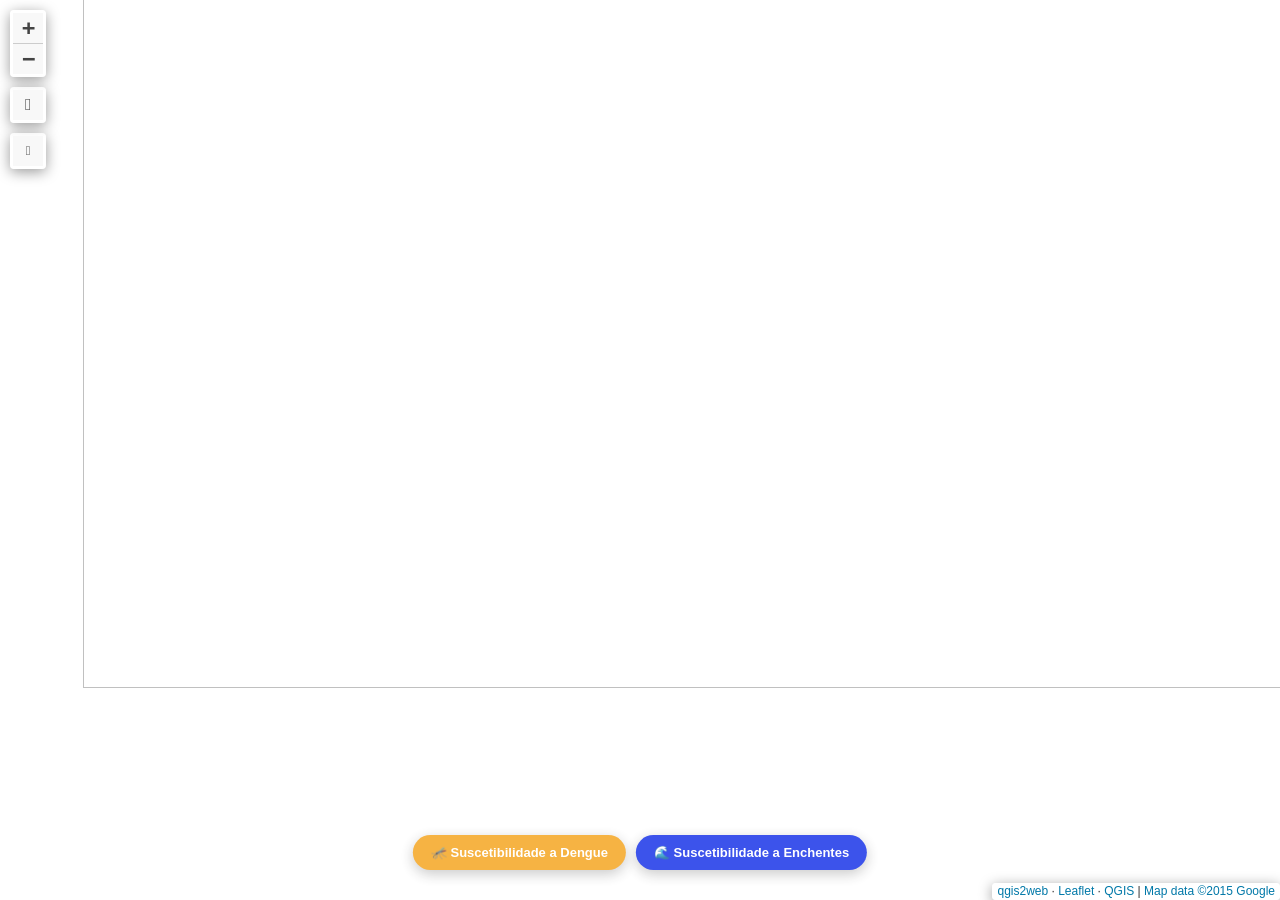
==== commit 4b0f37c3: "Update index.html" ====
--- a/index.html
+++ b/index.html
@@ -4001,6 +4001,214 @@
         map.on("layerremove", function(){
             resetLabels([layer_ubs_7]);
         });
-        </script>        
+        </script>   
+		<!-- =====================================================
+     COLE ESTE TRECHO NO SEU index_.html ANTES DO </body>
+     ===================================================== -->
+
+<style>
+  #painel-pontos {
+    position: fixed;
+    bottom: 30px;
+    left: 50%;
+    transform: translateX(-50%);
+    z-index: 9999;
+    display: flex;
+    flex-direction: column;
+    align-items: center;
+    gap: 10px;
+  }
+
+  #painel-pontos .btns-row {
+    display: flex;
+    gap: 10px;
+  }
+
+  .btn-ponto {
+    display: flex;
+    align-items: center;
+    gap: 8px;
+    padding: 10px 18px;
+    border: none;
+    border-radius: 50px;
+    font-size: 13px;
+    font-weight: 700;
+    cursor: pointer;
+    box-shadow: 0 4px 14px rgba(0,0,0,0.25);
+    transition: transform 0.15s, box-shadow 0.15s, opacity 0.15s;
+    font-family: sans-serif;
+    white-space: nowrap;
+  }
+
+  .btn-ponto:hover { transform: translateY(-2px); box-shadow: 0 6px 18px rgba(0,0,0,0.3); }
+
+  .btn-ponto.ativo {
+    outline: 3px solid #fff;
+    outline-offset: 2px;
+    opacity: 1 !important;
+  }
+
+  .btn-ponto:not(.ativo) { opacity: 0.85; }
+
+  #btn-dengue   { background: #F5A623; color: #fff; }
+  #btn-enchente { background: #1A35E8; color: #fff; }
+
+  #btn-baixar {
+    background: #fff;
+    color: #333;
+    border: 1px solid #ddd;
+    padding: 8px 16px;
+    border-radius: 50px;
+    font-size: 12px;
+    font-weight: 600;
+    cursor: pointer;
+    box-shadow: 0 2px 8px rgba(0,0,0,0.15);
+    font-family: sans-serif;
+    display: none;
+  }
+  #btn-baixar:hover { background: #f5f5f5; }
+
+  #msg-modo {
+    background: rgba(0,0,0,0.7);
+    color: #fff;
+    font-size: 12px;
+    padding: 6px 14px;
+    border-radius: 50px;
+    font-family: sans-serif;
+    display: none;
+    pointer-events: none;
+  }
+
+  /* cursor crosshair quando modo ativo */
+  body.modo-ativo #map { cursor: crosshair !important; }
+</style>
+
+<div id="painel-pontos">
+  <div id="msg-modo">Clique no mapa para adicionar o ponto</div>
+  <div class="btns-row">
+    <button class="btn-ponto" id="btn-dengue"   onclick="ativarModo('dengue')">🦟 Suscetibilidade a Dengue</button>
+    <button class="btn-ponto" id="btn-enchente" onclick="ativarModo('enchente')">🌊 Suscetibilidade a Enchentes</button>
+  </div>
+  <button id="btn-baixar" onclick="baixarGeoJSON()">⬇ Baixar pontos (GeoJSON)</button>
+</div>
+
+<script>
+(function() {
+  // aguarda o mapa Leaflet estar disponível
+  function init() {
+    // tenta pegar o mapa Leaflet (qgis2web expõe como variável global 'map')
+    var m = window.map;
+    if (!m) {
+      setTimeout(init, 500);
+      return;
+    }
+
+    var modoAtivo = null;
+    var pontos = [];
+
+    var icones = {
+      dengue: L.divIcon({
+        html: '<div style="background:#F5A623;width:18px;height:18px;border-radius:50%;border:3px solid #fff;box-shadow:0 2px 6px rgba(0,0,0,0.3)"></div>',
+        iconSize: [18, 18],
+        iconAnchor: [9, 9],
+        className: ''
+      }),
+      enchente: L.divIcon({
+        html: '<div style="background:#1A35E8;width:18px;height:18px;border-radius:50%;border:3px solid #fff;box-shadow:0 2px 6px rgba(0,0,0,0.3)"></div>',
+        iconSize: [18, 18],
+        iconAnchor: [9, 9],
+        className: ''
+      })
+    };
+
+    window.ativarModo = function(tipo) {
+      if (modoAtivo === tipo) {
+        // desativa
+        modoAtivo = null;
+        document.body.classList.remove('modo-ativo');
+        document.getElementById('msg-modo').style.display = 'none';
+        document.getElementById('btn-dengue').classList.remove('ativo');
+        document.getElementById('btn-enchente').classList.remove('ativo');
+      } else {
+        modoAtivo = tipo;
+        document.body.classList.add('modo-ativo');
+        document.getElementById('msg-modo').style.display = 'block';
+        document.getElementById('btn-dengue').classList.toggle('ativo', tipo === 'dengue');
+        document.getElementById('btn-enchente').classList.toggle('ativo', tipo === 'enchente');
+      }
+    };
+
+    m.on('click', function(e) {
+      if (!modoAtivo) return;
+
+      var label = modoAtivo === 'dengue'
+        ? 'Suscetibilidade a Dengue'
+        : 'Suscetibilidade a Enchentes';
+
+      var marker = L.marker([e.latlng.lat, e.latlng.lng], {
+        icon: icones[modoAtivo]
+      }).addTo(m);
+
+      marker.bindPopup(
+        '<strong>' + label + '</strong><br>' +
+        'Lat: ' + e.latlng.lat.toFixed(5) + '<br>' +
+        'Lng: ' + e.latlng.lng.toFixed(5) +
+        '<br><br><a href="#" onclick="removerPonto(' + pontos.length + '); return false;" style="color:red;font-size:12px;">🗑 Remover</a>'
+      );
+
+      pontos.push({
+        tipo: modoAtivo,
+        label: label,
+        lat: e.latlng.lat,
+        lng: e.latlng.lng,
+        marker: marker
+      });
+
+      document.getElementById('btn-baixar').style.display = 'block';
+
+      // desativa modo após adicionar
+      modoAtivo = null;
+      document.body.classList.remove('modo-ativo');
+      document.getElementById('msg-modo').style.display = 'none';
+      document.getElementById('btn-dengue').classList.remove('ativo');
+      document.getElementById('btn-enchente').classList.remove('ativo');
+    });
+
+    window.removerPonto = function(idx) {
+      if (pontos[idx]) {
+        pontos[idx].marker.remove();
+        pontos[idx] = null;
+      }
+      var restantes = pontos.filter(function(p) { return p !== null; });
+      if (restantes.length === 0) {
+        document.getElementById('btn-baixar').style.display = 'none';
+      }
+    };
+
+    window.baixarGeoJSON = function() {
+      var features = pontos
+        .filter(function(p) { return p !== null; })
+        .map(function(p) {
+          return {
+            type: 'Feature',
+            properties: { tipo: p.tipo, nome: p.label },
+            geometry: { type: 'Point', coordinates: [p.lng, p.lat] }
+          };
+        });
+
+      var geojson = JSON.stringify({ type: 'FeatureCollection', features: features }, null, 2);
+      var blob = new Blob([geojson], { type: 'application/json' });
+      var url = URL.createObjectURL(blob);
+      var a = document.createElement('a');
+      a.href = url;
+      a.download = 'registros_de_risco.geojson';
+      a.click();
+      URL.revokeObjectURL(url);
+    };
+  }
+
+  init();
+})();
+</script>
     </body>
 </html>
--- a/css/L.Control.Layers.Tree.css
+++ b/css/L.Control.Layers.Tree.css
@@ -0,0 +1,66 @@
+.leaflet-control-layers-toggle.leaflet-layerstree-named-toggle {
+    margin: 2px 5px;
+    width: auto;
+    height: auto;
+    background-image: none;
+}
+
+.leaflet-control-layers-list{
+	font: 13px / 1.7 "Helvetica Neue", Arial, Helvetica, sans-serif;
+}
+
+.leaflet-layerstree-node {
+}
+
+.leaflet-layerstree-header input{
+    margin-left: 0px;
+}
+
+
+.leaflet-layerstree-header {
+}
+
+.leaflet-layerstree-header-pointer {
+    cursor: pointer;
+}
+
+.leaflet-layerstree-header label {
+    display: inline-block;
+    cursor: pointer;
+}
+
+.leaflet-layerstree-header-label {
+}
+
+.leaflet-layerstree-header-name {
+	padding-left: 2px;
+}
+
+.leaflet-layerstree-header-space {
+}
+
+.leaflet-layerstree-children {
+    padding-left: 20px;
+}
+
+.leaflet-layerstree-children-nopad {
+    padding-left: 0px;
+}
+
+.leaflet-layerstree-closed {
+}
+
+.leaflet-layerstree-opened {
+}
+
+.leaflet-layerstree-hide {
+    display: none;
+}
+
+.leaflet-layerstree-nevershow {
+    display: none;
+}
+
+.leaflet-layerstree-expand-collapse {
+    cursor: pointer;
+}
--- a/css/L.Control.Locate.min.css
+++ b/css/L.Control.Locate.min.css
@@ -0,0 +1,2 @@
+.leaflet-control-locate a{font-size:1.4em;color:#444}.leaflet-control-locate.active a{color:#2074B6}.leaflet-control-locate.active.following a{color:#FC8428}
+/*# sourceMappingURL=L.Control.Locate.min.css.map */
--- a/css/qgis2web.css
+++ b/css/qgis2web.css
@@ -0,0 +1,225 @@
+
+        #map {
+            background-color: #ffffff
+        }
+        html, body, #map {
+			overflow: hidden;
+        }
+        .col9{
+			height: 100%!important;
+		}
+		.col3{
+			height: 100%;
+			overflow: auto;
+		}
+        .info {
+            padding: 6px 8px;
+            font: 14px/16px Arial, Helvetica, sans-serif;
+            background-color:#f8f8f8 !important;
+            color: #444444 !important;
+            box-shadow: 0 0 15px rgba(0,0,0,0.2);
+            border-radius: 5px;
+        }
+        .info h2 {
+            margin: 0 0 5px;
+        }
+        .leaflet-container {
+            background: #fff;
+            padding-right: 10px;
+        }
+        .leaflet-popup-scrolled {
+            border-bottom: unset!important;
+            border-top: unset!important;
+        }
+        .leaflet-popup-content{
+            max-height: 70vh;
+            max-width: 70vw;
+        }
+        .leaflet-popup-content.media{
+            width: auto!important;
+            height: auto!important;
+            overflow: auto;
+        }
+        .leaflet-popup-content th {
+            text-align: left;
+            vertical-align: top;
+            min-width: 75px;
+        }
+        .leaflet-popup-content td {
+            min-width: 75px;
+        }
+        .leaflet-popup-content td img {
+            max-height: 60vh;
+            max-width: 60vw;
+        }
+
+        .leaflet-tooltip {
+            background: none;
+            box-shadow: none;
+            border: none;
+        }
+        .leaflet-tooltip-left:before, .leaflet-tooltip-right:before {
+            border: 0px;
+        }
+        .fa, .leaflet-container, a {
+            color: #444444 !important;
+        }
+        .leaflet-control-zoom-in, .leaflet-control-zoom-out,
+        .leaflet-control-locate a,
+        .leaflet-touch .leaflet-control-geocoder-icon,
+        .leaflet-control-search .search-button,
+         .leaflet-control-measure {
+            background-color: #f8f8f8 !important;
+            border-radius: 0px !important;
+            color: #444444 !important;
+        }
+        .abstract {
+            font: bold 18px 'Lucida Console', Monaco, monospace;
+            text-indent: 1px;
+            background-color: #f8f8f8 !important;
+            width: 30px !important;
+            color: #444444 !important;
+            height: 30px !important;
+            text-align: center !important;
+            line-height: 30px !important;
+        }
+        .abstractUncollapsed {
+            padding: 6px 8px;
+            font: 12px/1.5 "Helvetica Neue", Arial, Helvetica, sans-serif;
+            background-color:#f8f8f8 !important;
+            color: #444444 !important;
+            box-shadow: 0 0 15px rgba(0,0,0,0.2);
+            border-radius: 5px;
+            max-width: 40%;
+        }
+        .leaflet-control {
+            box-shadow: 0 3px 14px rgba(0, 0, 0, 0.4)!important;
+            border-radius: 4px;
+        }
+        .leaflet-touch .leaflet-control-layers,
+        .leaflet-touch .leaflet-bar,
+        .leaflet-control-search,
+        .leaflet-control-measure {
+            border: 3px solid rgba(255,255,255,.4) !important;
+        }
+        .leaflet-control-attribution a {
+            color: #0078A8 !important;
+        }
+        .leaflet-control-scale-line {
+            border: 2px solid #f8f8f8 !important;
+            border-top: none !important;
+            color: black !important;
+        }
+        .leaflet-control-search .search-button {
+            width: 30px !important;
+            height: 30px !important;
+            font-size: 13px !important;
+            text-align: center !important;
+            cursor: pointer;
+        }
+        .search-button.fa.fa-binoculars{
+            display: flex;
+            justify-content: center;
+            align-items: center;
+        }
+        .leaflet-control-measure .leaflet-control {
+            width: 30px !important;
+            height: 30px !important;
+        }
+        .leaflet-container .leaflet-control-search{
+            background: none !important;
+        }
+        .leaflet-control-search .search-input {
+            margin: 0px 0px 0px 0px !important;
+            height: 30px !important;
+        }
+        .leaflet-control-measure {
+            background: none!important;
+            border-radius: 4px !important;
+        }
+        .leaflet-control-measure .leaflet-control-measure-interaction {
+            background-color: #f8f8f8 !important;
+        }
+        .leaflet-touch .leaflet-control-measure
+        .leaflet-control-measure-toggle,
+        .leaflet-touch .leaflet-control-measure
+        .leaflet-control-measure-toggle:hover {
+            width: 30px !important;
+            height: 30px !important;
+            border-radius: 0px !important;
+            background-color: #f8f8f8 !important;
+            color: #444444 !important;
+            font-size: 13px;
+            line-height: 30px;
+            text-align: center;
+            text-indent: 0%;
+        }
+        .leaflet-control-layers {
+			padding: 2px;
+			display: flex;
+			flex-direction: column;
+			align-items: flex-end;
+            background-color: #f8f8f8 !important;
+            color: #444444 !important;
+
+		}
+        .leaflet-control-layers-expanded {
+			padding-left: 6px;
+		}	
+        .leaflet-control-layers-expanded .leaflet-control-layers-toggle {
+            display: block;
+            background-image: none;
+			text-decoration: none;
+            margin-bottom: 3px;
+        }
+        .leaflet-control-layers-expanded .leaflet-control-layers-toggle::after {
+            content: '»';
+            font-size: x-large;
+            color: #444444 !important;
+            display: flex;
+            align-items: center;
+            justify-content: center;
+            width: 100%;
+            height: 100%;
+            text-align: center;
+        }
+        .leaflet-overlay-pane {
+            z-index: 550;
+        }
+        .leaflet-popup-pane {
+            z-index: 700;
+        }
+        #gcd-button-control {
+            display: flex;
+            justify-content: center;
+            align-items: center;
+        }
+        .leaflet-control-layers-expanded .leaflet-control-layers-toggle {
+            display: none;
+        }
+        .css_ubs_7 {
+            text-shadow: -2px -2px 0 #fafafa,
+                -2px -1px 0 #fafafa,
+                -2px 0px 0 #fafafa,
+                -2px 1px 0 #fafafa,
+                -2px 2px 0 #fafafa,
+                -1px -2px 0 #fafafa,
+                -1px -1px 0 #fafafa,
+                -1px 0px 0 #fafafa,
+                -1px 1px 0 #fafafa,
+                -1px 2px 0 #fafafa,
+                0px -2px 0 #fafafa,
+                0px -1px 0 #fafafa,
+                0px 1px 0 #fafafa,
+                0px 2px 0 #fafafa,
+                1px -2px 0 #fafafa,
+                1px -1px 0 #fafafa,
+                1px 0px 0 #fafafa,
+                1px 1px 0 #fafafa,
+                1px 2px 0 #fafafa,
+                2px -2px 0 #fafafa,
+                2px -1px 0 #fafafa,
+                2px 0px 0 #fafafa,
+                2px 1px 0 #fafafa,
+                2px 2px 0 #fafafa;
+        }
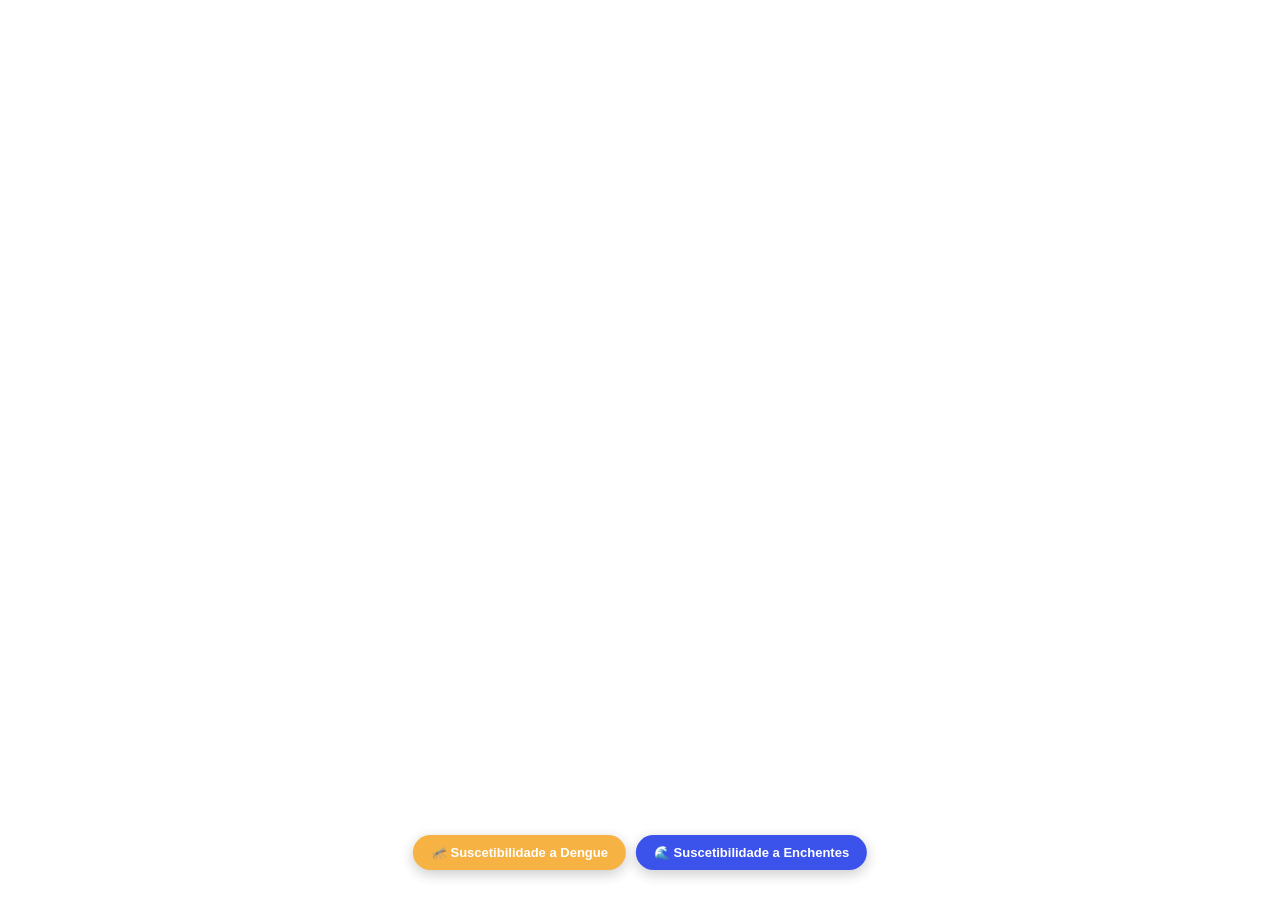
==== commit 43411146: "Merge branch 'main' of https://github.com/carn1sa/clima_aplicado_registroderiscos_v1" ====
--- a/index.html
+++ b/index.html
@@ -4001,11 +4001,13 @@
         map.on("layerremove", function(){
             resetLabels([layer_ubs_7]);
         });
+ <HEAD>
+        </script>        
+
         </script>   
-		<!-- =====================================================
+		 4b0f37c381733cfb318d061d3529362bbafa85b8
      COLE ESTE TRECHO NO SEU index_.html ANTES DO </body>
-     ===================================================== -->
-
+    
 <style>
   #painel-pontos {
     position: fixed;
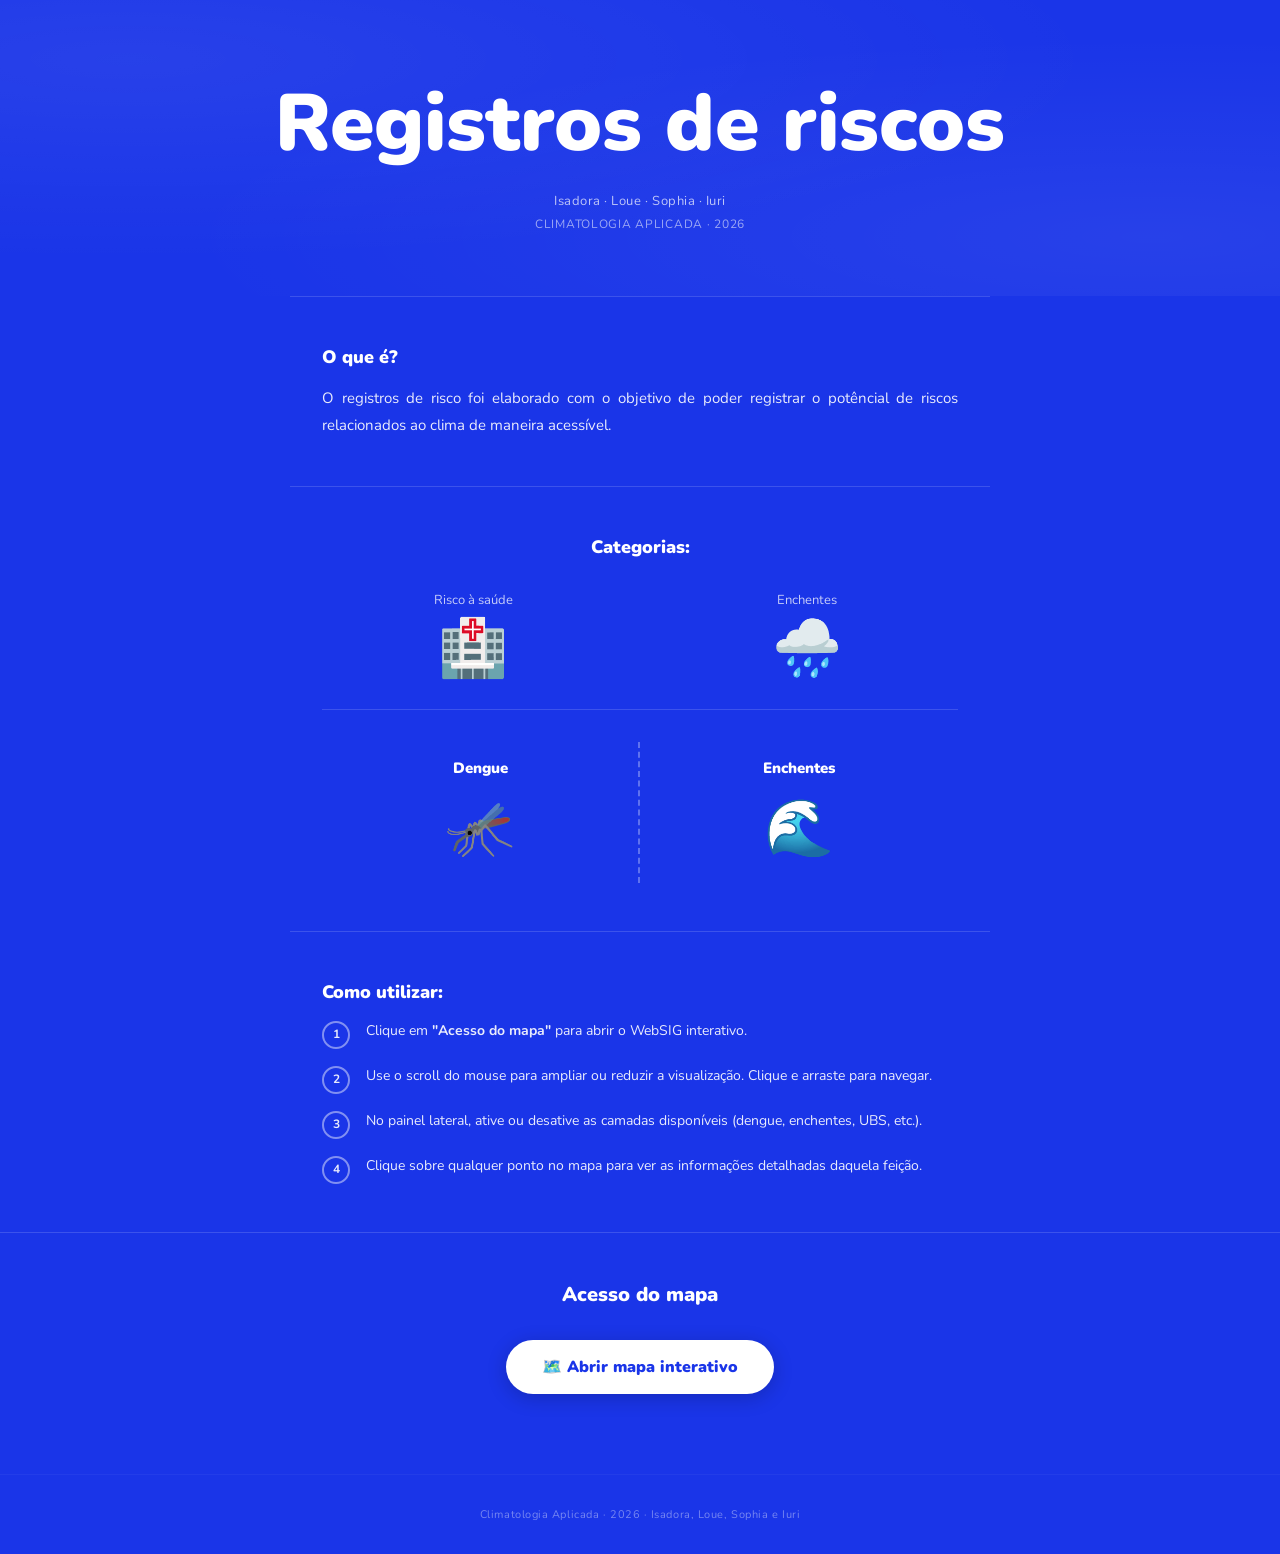
==== commit 72c4a939: "correcao" ====
--- a/index.html
+++ b/index.html
@@ -1,4216 +1,327 @@
-<!doctype html>
-<html lang="en">
-    <head>
-        <meta charset="utf-8">
-        <meta http-equiv="X-UA-Compatible" content="IE=edge">
-        <meta name="viewport" content="initial-scale=1,user-scalable=no,maximum-scale=1,width=device-width">
-        <meta name="mobile-web-app-capable" content="yes">
-        <meta name="apple-mobile-web-app-capable" content="yes">
-        <link rel="stylesheet" href="css/leaflet.css">
-        <link rel="stylesheet" href="css/L.Control.Layers.Tree.css">
-        <link rel="stylesheet" href="css/L.Control.Locate.min.css">
-        <link rel="stylesheet" href="css/qgis2web.css">
-        <link rel="stylesheet" href="css/fontawesome-all.min.css">
-        <link rel="stylesheet" href="css/leaflet.photon.css">
-        <link rel="stylesheet" href="css/leaflet-measure.css">
-        <style>
-        html, body, #map {
-            width: 100%;
-            height: 100%;
-            padding: 0;
-            margin: 0;
-        }
-        </style>
-        <title></title>
-    </head>
-    <body>
-        <div id="map">
-        </div>
-        <script src="js/qgis2web_expressions.js"></script>
-        <script src="js/leaflet.js"></script>
-        <script src="js/L.Control.Layers.Tree.min.js"></script>
-        <script src="js/L.Control.Locate.min.js"></script>
-        <script src="js/multi-style-layer.js"></script>
-        <script src="js/leaflet.rotatedMarker.js"></script>
-        <script src="js/leaflet.pattern.js"></script>
-        <script src="js/leaflet-hash.js"></script>
-        <script src="js/Autolinker.min.js"></script>
-        <script src="js/rbush.min.js"></script>
-        <script src="js/labelgun.min.js"></script>
-        <script src="js/labels.js"></script>
-        <script src="js/leaflet.photon.js"></script>
-        <script src="js/leaflet-measure.js"></script>
-        <script src="data/Arruamento_3.js"></script>
-        <script src="data/Divisa_de_bairros_4.js"></script>
-        <script src="data/abrangenciaubs_5.js"></script>
-        <script src="data/rios_6.js"></script>
-        <script src="data/ubs_7.js"></script>
-        <script src="data/limites_municipais_8.js"></script>
-        <script>
-        var map = L.map('map', {
-            zoomControl:false, maxZoom:28, minZoom:1
-        }).fitBounds([[-25.65107554229827,-49.37647692059853],[-25.56565684966463,-49.21310463123536]]);
-        var hash = new L.Hash(map);
-        map.attributionControl.setPrefix('<a href="https://github.com/qgis2web/qgis2web" target="_blank">qgis2web</a> &middot; <a href="https://leafletjs.com" title="A JS library for interactive maps">Leaflet</a> &middot; <a href="https://qgis.org">QGIS</a>');
-        var autolinker = new Autolinker({truncate: {length: 30, location: 'smart'}});
-        // remove popup's row if "visible-with-data"
-        function removeEmptyRowsFromPopupContent(content, feature) {
-         var tempDiv = document.createElement('div');
-         tempDiv.innerHTML = content;
-         var rows = tempDiv.querySelectorAll('tr');
-         for (var i = 0; i < rows.length; i++) {
-             var td = rows[i].querySelector('td.visible-with-data');
-             var key = td ? td.id : '';
-             if (td && td.classList.contains('visible-with-data') && feature.properties[key] == null) {
-                 rows[i].parentNode.removeChild(rows[i]);
-             }
-         }
-         return tempDiv.innerHTML;
-        }
-        // modify popup if contains media
-        function addClassToPopupIfMedia(content, popup) {
-            var tempDiv = document.createElement('div');
-            tempDiv.innerHTML = content;
-            var imgTd = tempDiv.querySelector('td img');
-            if (imgTd) {
-                var src = imgTd.getAttribute('src');
-                if (/\.(jpg|jpeg|png|gif|bmp|webp|avif)$/i.test(src)) {
-                    popup._contentNode.classList.add('media');
-                    setTimeout(function() {
-                        popup.update();
-                    }, 10);
-                } else if (/\.(mp3|wav|ogg|aac)$/i.test(src)) {
-                    var audio = document.createElement('audio');
-                    audio.controls = true;
-                    audio.src = src;
-                    imgTd.parentNode.replaceChild(audio, imgTd);
-                    popup._contentNode.classList.add('media');
-                    setTimeout(function() {
-                        popup.setContent(tempDiv.innerHTML);
-                        popup.update();
-                    }, 10);
-                } else if (/\.(mp4|webm|ogg|mov)$/i.test(src)) {
-                    var video = document.createElement('video');
-                    video.controls = true;
-                    video.src = src;
-                    video.style.width = "400px";
-                    video.style.height = "300px";
-                    video.style.maxHeight = "60vh";
-                    video.style.maxWidth = "60vw";
-                    imgTd.parentNode.replaceChild(video, imgTd);
-                    popup._contentNode.classList.add('media');
-                    // Aggiorna il popup quando il video carica i metadati
-                    video.addEventListener('loadedmetadata', function() {
-                        popup.update();
-                    });
-                    setTimeout(function() {
-                        popup.setContent(tempDiv.innerHTML);
-                        popup.update();
-                    }, 10);
-                } else {
-                    popup._contentNode.classList.remove('media');
-                }
-            } else {
-                popup._contentNode.classList.remove('media');
-            }
-        }
-        var zoomControl = L.control.zoom({
-            position: 'topleft'
-        }).addTo(map);
-        L.control.locate({locateOptions: {maxZoom: 19}}).addTo(map);
-        var measureControl = new L.Control.Measure({
-            position: 'topleft',
-            primaryLengthUnit: 'meters',
-            secondaryLengthUnit: 'kilometers',
-            primaryAreaUnit: 'sqmeters',
-            secondaryAreaUnit: 'hectares'
-        });
-        measureControl.addTo(map);
-        document.getElementsByClassName('leaflet-control-measure-toggle')[0].innerHTML = '';
-        document.getElementsByClassName('leaflet-control-measure-toggle')[0].className += ' fas fa-ruler';
-        var bounds_group = new L.featureGroup([]);
-        function setBounds() {
-        }
-        map.createPane('pane_RelevoSombreado_0');
-        map.getPane('pane_RelevoSombreado_0').style.zIndex = 400;
-        var img_RelevoSombreado_0 = 'data/RelevoSombreado_0.png';
-        var img_bounds_RelevoSombreado_0 = [[-25.645255855251577,-49.390440265279715],[-25.344891826648,-49.18188485625888]];
-        var layer_RelevoSombreado_0 = new L.imageOverlay(img_RelevoSombreado_0,
-                                              img_bounds_RelevoSombreado_0,
-                                              {pane: 'pane_RelevoSombreado_0'});
-        bounds_group.addLayer(layer_RelevoSombreado_0);
-        map.addLayer(layer_RelevoSombreado_0);
-        map.createPane('pane_Altitude_1');
-        map.getPane('pane_Altitude_1').style.zIndex = 401;
-        var img_Altitude_1 = 'data/Altitude_1.png';
-        var img_bounds_Altitude_1 = [[-25.645255855251577,-49.390440265279715],[-25.344891826648,-49.18188485625888]];
-        var layer_Altitude_1 = new L.imageOverlay(img_Altitude_1,
-                                              img_bounds_Altitude_1,
-                                              {pane: 'pane_Altitude_1'});
-        bounds_group.addLayer(layer_Altitude_1);
-        map.addLayer(layer_Altitude_1);
-        map.createPane('pane_GoogleSatellite_2');
-        map.getPane('pane_GoogleSatellite_2').style.zIndex = 402;
-        var layer_GoogleSatellite_2 = L.tileLayer('https://mt1.google.com/vt/lyrs=s&x={x}&y={y}&z={z}', {
-            pane: 'pane_GoogleSatellite_2',
-            opacity: 0.7,
-            attribution: '<a href="https://www.google.at/permissions/geoguidelines/attr-guide.html">Map data ©2015 Google</a>',
-            minZoom: 1,
-            maxZoom: 28,
-            minNativeZoom: 0,
-            maxNativeZoom: 20
-        });
-        layer_GoogleSatellite_2;
-        map.addLayer(layer_GoogleSatellite_2);
-        function pop_Arruamento_3(feature, layer) {
-            var popupContent = '<table>\
-                    <tr>\
-                        <td colspan="2">' + (feature.properties['fid'] !== null ? autolinker.link(String(feature.properties['fid']).replace(/'/g, '\'').toLocaleString()) : '') + '</td>\
-                    </tr>\
-                    <tr>\
-                        <td colspan="2">' + (feature.properties['TIPO'] !== null ? autolinker.link(String(feature.properties['TIPO']).replace(/'/g, '\'').toLocaleString()) : '') + '</td>\
-                    </tr>\
-                </table>';
-            var content = removeEmptyRowsFromPopupContent(popupContent, feature);
-			layer.on('popupopen', function(e) {
-				addClassToPopupIfMedia(content, e.popup);
-			});
-			layer.bindPopup(content, { maxHeight: 400 });
-        }
-
-        function style_Arruamento_3_0() {
-            return {
-                pane: 'pane_Arruamento_3',
-                opacity: 1,
-                color: 'rgba(255,255,255,1.0)',
-                dashArray: '',
-                lineCap: 'butt',
-                lineJoin: 'miter',
-                weight: 1.0, 
-                fill: true,
-                fillOpacity: 1,
-                fillColor: 'rgba(164,113,204,0.4627450980392157)',
-                interactive: true,
-            }
-        }
-        map.createPane('pane_Arruamento_3');
-        map.getPane('pane_Arruamento_3').style.zIndex = 403;
-        map.getPane('pane_Arruamento_3').style['mix-blend-mode'] = 'normal';
-        var layer_Arruamento_3 = new L.geoJson(json_Arruamento_3, {
-            attribution: '',
-            interactive: true,
-            dataVar: 'json_Arruamento_3',
-            layerName: 'layer_Arruamento_3',
-            pane: 'pane_Arruamento_3',
-            onEachFeature: pop_Arruamento_3,
-            style: style_Arruamento_3_0,
-        });
-        bounds_group.addLayer(layer_Arruamento_3);
-        map.addLayer(layer_Arruamento_3);
-        function pop_Divisa_de_bairros_4(feature, layer) {
-            var popupContent = '<table>\
-                    <tr>\
-                        <td colspan="2">' + (feature.properties['fid'] !== null ? autolinker.link(String(feature.properties['fid']).replace(/'/g, '\'').toLocaleString()) : '') + '</td>\
-                    </tr>\
-                    <tr>\
-                        <td colspan="2">' + (feature.properties['OBJECTID'] !== null ? autolinker.link(String(feature.properties['OBJECTID']).replace(/'/g, '\'').toLocaleString()) : '') + '</td>\
-                    </tr>\
-                    <tr>\
-                        <td colspan="2">' + (feature.properties['CODIGO'] !== null ? autolinker.link(String(feature.properties['CODIGO']).replace(/'/g, '\'').toLocaleString()) : '') + '</td>\
-                    </tr>\
-                    <tr>\
-                        <td colspan="2">' + (feature.properties['TIPO'] !== null ? autolinker.link(String(feature.properties['TIPO']).replace(/'/g, '\'').toLocaleString()) : '') + '</td>\
-                    </tr>\
-                    <tr>\
-                        <td colspan="2">' + (feature.properties['NOME'] !== null ? autolinker.link(String(feature.properties['NOME']).replace(/'/g, '\'').toLocaleString()) : '') + '</td>\
-                    </tr>\
-                    <tr>\
-                        <td colspan="2">' + (feature.properties['FONTE'] !== null ? autolinker.link(String(feature.properties['FONTE']).replace(/'/g, '\'').toLocaleString()) : '') + '</td>\
-                    </tr>\
-                    <tr>\
-                        <td colspan="2">' + (feature.properties['CD_REGIONA'] !== null ? autolinker.link(String(feature.properties['CD_REGIONA']).replace(/'/g, '\'').toLocaleString()) : '') + '</td>\
-                    </tr>\
-                    <tr>\
-                        <td colspan="2">' + (feature.properties['NM_REGIONA'] !== null ? autolinker.link(String(feature.properties['NM_REGIONA']).replace(/'/g, '\'').toLocaleString()) : '') + '</td>\
-                    </tr>\
-                    <tr>\
-                        <td colspan="2">' + (feature.properties['SHAPE_AREA'] !== null ? autolinker.link(String(feature.properties['SHAPE_AREA']).replace(/'/g, '\'').toLocaleString()) : '') + '</td>\
-                    </tr>\
-                    <tr>\
-                        <td colspan="2">' + (feature.properties['SHAPE_LEN'] !== null ? autolinker.link(String(feature.properties['SHAPE_LEN']).replace(/'/g, '\'').toLocaleString()) : '') + '</td>\
-                    </tr>\
-                </table>';
-            var content = removeEmptyRowsFromPopupContent(popupContent, feature);
-			layer.on('popupopen', function(e) {
-				addClassToPopupIfMedia(content, e.popup);
-			});
-			layer.bindPopup(content, { maxHeight: 400 });
-        }
-
-        function style_Divisa_de_bairros_4_0() {
-            return {
-                pane: 'pane_Divisa_de_bairros_4',
-                opacity: 1,
-                color: 'rgba(255,255,255,1.0)',
-                dashArray: '4.0,2.0',
-                lineCap: 'square',
-                lineJoin: 'bevel',
-                weight: 1.0,
-                fillOpacity: 0,
-                interactive: true,
-            }
-        }
-        map.createPane('pane_Divisa_de_bairros_4');
-        map.getPane('pane_Divisa_de_bairros_4').style.zIndex = 404;
-        map.getPane('pane_Divisa_de_bairros_4').style['mix-blend-mode'] = 'normal';
-        var layer_Divisa_de_bairros_4 = new L.geoJson(json_Divisa_de_bairros_4, {
-            attribution: '',
-            interactive: true,
-            dataVar: 'json_Divisa_de_bairros_4',
-            layerName: 'layer_Divisa_de_bairros_4',
-            pane: 'pane_Divisa_de_bairros_4',
-            onEachFeature: pop_Divisa_de_bairros_4,
-            style: style_Divisa_de_bairros_4_0,
-        });
-        bounds_group.addLayer(layer_Divisa_de_bairros_4);
-        map.addLayer(layer_Divisa_de_bairros_4);
-        function pop_abrangenciaubs_5(feature, layer) {
-            var popupContent = '<table>\
-                    <tr>\
-                        <td colspan="2">' + (feature.properties['fid'] !== null ? autolinker.link(String(feature.properties['fid']).replace(/'/g, '\'').toLocaleString()) : '') + '</td>\
-                    </tr>\
-                    <tr>\
-                        <td colspan="2">' + (feature.properties['OBJECTID'] !== null ? autolinker.link(String(feature.properties['OBJECTID']).replace(/'/g, '\'').toLocaleString()) : '') + '</td>\
-                    </tr>\
-                    <tr>\
-                        <td colspan="2">' + (feature.properties['US'] !== null ? autolinker.link(String(feature.properties['US']).replace(/'/g, '\'').toLocaleString()) : '') + '</td>\
-                    </tr>\
-                    <tr>\
-                        <td colspan="2">' + (feature.properties['DISTRITO'] !== null ? autolinker.link(String(feature.properties['DISTRITO']).replace(/'/g, '\'').toLocaleString()) : '') + '</td>\
-                    </tr>\
-                    <tr>\
-                        <td colspan="2">' + (feature.properties['CONTRATO'] !== null ? autolinker.link(String(feature.properties['CONTRATO']).replace(/'/g, '\'').toLocaleString()) : '') + '</td>\
-                    </tr>\
-                    <tr>\
-                        <td colspan="2">' + (feature.properties['NOME'] !== null ? autolinker.link(String(feature.properties['NOME']).replace(/'/g, '\'').toLocaleString()) : '') + '</td>\
-                    </tr>\
-                    <tr>\
-                        <td colspan="2">' + (feature.properties['DATA'] !== null ? autolinker.link(String(feature.properties['DATA']).replace(/'/g, '\'').toLocaleString()) : '') + '</td>\
-                    </tr>\
-                    <tr>\
-                        <td colspan="2">' + (feature.properties['FONTE'] !== null ? autolinker.link(String(feature.properties['FONTE']).replace(/'/g, '\'').toLocaleString()) : '') + '</td>\
-                    </tr>\
-                    <tr>\
-                        <td colspan="2">' + (feature.properties['SHAPE_AREA'] !== null ? autolinker.link(String(feature.properties['SHAPE_AREA']).replace(/'/g, '\'').toLocaleString()) : '') + '</td>\
-                    </tr>\
-                    <tr>\
-                        <td colspan="2">' + (feature.properties['SHAPE_LEN'] !== null ? autolinker.link(String(feature.properties['SHAPE_LEN']).replace(/'/g, '\'').toLocaleString()) : '') + '</td>\
-                    </tr>\
-                </table>';
-            var content = removeEmptyRowsFromPopupContent(popupContent, feature);
-			layer.on('popupopen', function(e) {
-				addClassToPopupIfMedia(content, e.popup);
-			});
-			layer.bindPopup(content, { maxHeight: 400 });
-        }
-
-        function style_abrangenciaubs_5_0(feature) {
-            switch(String(feature.properties['NOME'])) {
-                case 'US ABAETÉ':
-                    return {
-                pane: 'pane_abrangenciaubs_5',
-                opacity: 1,
-                color: 'rgba(244,244,244,1.0)',
-                dashArray: '',
-                lineCap: 'butt',
-                lineJoin: 'miter',
-                weight: 1, 
-                fill: true,
-                fillOpacity: 1,
-                fillColor: 'rgba(215,25,28,1.0)',
-                interactive: true,
-            }
-                    break;
-                case 'US ABRANCHES':
-                    return {
-                pane: 'pane_abrangenciaubs_5',
-                opacity: 1,
-                color: 'rgba(244,244,244,1.0)',
-                dashArray: '',
-                lineCap: 'butt',
-                lineJoin: 'miter',
-                weight: 1, 
-                fill: true,
-                fillOpacity: 1,
-                fillColor: 'rgba(216,30,31,1.0)',
-                interactive: true,
-            }
-                    break;
-                case 'US ALVORADA':
-                    return {
-                pane: 'pane_abrangenciaubs_5',
-                opacity: 1,
-                color: 'rgba(244,244,244,1.0)',
-                dashArray: '',
-                lineCap: 'butt',
-                lineJoin: 'miter',
-                weight: 1, 
-                fill: true,
-                fillOpacity: 1,
-                fillColor: 'rgba(218,36,33,1.0)',
-                interactive: true,
-            }
-                    break;
-                case 'US ATENAS':
-                    return {
-                pane: 'pane_abrangenciaubs_5',
-                opacity: 1,
-                color: 'rgba(244,244,244,1.0)',
-                dashArray: '',
-                lineCap: 'butt',
-                lineJoin: 'miter',
-                weight: 1, 
-                fill: true,
-                fillOpacity: 1,
-                fillColor: 'rgba(219,41,36,1.0)',
-                interactive: true,
-            }
-                    break;
-                case 'US ATUBA':
-                    return {
-                pane: 'pane_abrangenciaubs_5',
-                opacity: 1,
-                color: 'rgba(244,244,244,1.0)',
-                dashArray: '',
-                lineCap: 'butt',
-                lineJoin: 'miter',
-                weight: 1, 
-                fill: true,
-                fillOpacity: 1,
-                fillColor: 'rgba(221,47,38,1.0)',
-                interactive: true,
-            }
-                    break;
-                case 'US AUGUSTA':
-                    return {
-                pane: 'pane_abrangenciaubs_5',
-                opacity: 1,
-                color: 'rgba(244,244,244,1.0)',
-                dashArray: '',
-                lineCap: 'butt',
-                lineJoin: 'miter',
-                weight: 1, 
-                fill: true,
-                fillOpacity: 1,
-                fillColor: 'rgba(222,52,41,1.0)',
-                interactive: true,
-            }
-                    break;
-                case 'US AURORA':
-                    return {
-                pane: 'pane_abrangenciaubs_5',
-                opacity: 1,
-                color: 'rgba(244,244,244,1.0)',
-                dashArray: '',
-                lineCap: 'butt',
-                lineJoin: 'miter',
-                weight: 1, 
-                fill: true,
-                fillOpacity: 1,
-                fillColor: 'rgba(223,58,43,1.0)',
-                interactive: true,
-            }
-                    break;
-                case 'US BACACHERI':
-                    return {
-                pane: 'pane_abrangenciaubs_5',
-                opacity: 1,
-                color: 'rgba(244,244,244,1.0)',
-                dashArray: '',
-                lineCap: 'butt',
-                lineJoin: 'miter',
-                weight: 1, 
-                fill: true,
-                fillOpacity: 1,
-                fillColor: 'rgba(225,63,46,1.0)',
-                interactive: true,
-            }
-                    break;
-                case 'US BAIRRO ALTO':
-                    return {
-                pane: 'pane_abrangenciaubs_5',
-                opacity: 1,
-                color: 'rgba(244,244,244,1.0)',
-                dashArray: '',
-                lineCap: 'butt',
-                lineJoin: 'miter',
-                weight: 1, 
-                fill: true,
-                fillOpacity: 1,
-                fillColor: 'rgba(226,69,48,1.0)',
-                interactive: true,
-            }
-                    break;
-                case 'US BAIRRO NOVO':
-                    return {
-                pane: 'pane_abrangenciaubs_5',
-                opacity: 1,
-                color: 'rgba(244,244,244,1.0)',
-                dashArray: '',
-                lineCap: 'butt',
-                lineJoin: 'miter',
-                weight: 1, 
-                fill: true,
-                fillOpacity: 1,
-                fillColor: 'rgba(228,74,51,1.0)',
-                interactive: true,
-            }
-                    break;
-                case 'US BARIGUI':
-                    return {
-                pane: 'pane_abrangenciaubs_5',
-                opacity: 1,
-                color: 'rgba(244,244,244,1.0)',
-                dashArray: '',
-                lineCap: 'butt',
-                lineJoin: 'miter',
-                weight: 1, 
-                fill: true,
-                fillOpacity: 1,
-                fillColor: 'rgba(229,80,53,1.0)',
-                interactive: true,
-            }
-                    break;
-                case 'US BARREIRINHA':
-                    return {
-                pane: 'pane_abrangenciaubs_5',
-                opacity: 1,
-                color: 'rgba(244,244,244,1.0)',
-                dashArray: '',
-                lineCap: 'butt',
-                lineJoin: 'miter',
-                weight: 1, 
-                fill: true,
-                fillOpacity: 1,
-                fillColor: 'rgba(230,85,56,1.0)',
-                interactive: true,
-            }
-                    break;
-                case 'US BOM PASTOR':
-                    return {
-                pane: 'pane_abrangenciaubs_5',
-                opacity: 1,
-                color: 'rgba(244,244,244,1.0)',
-                dashArray: '',
-                lineCap: 'butt',
-                lineJoin: 'miter',
-                weight: 1, 
-                fill: true,
-                fillOpacity: 1,
-                fillColor: 'rgba(232,91,58,1.0)',
-                interactive: true,
-            }
-                    break;
-                case 'US BUTIATUVINHA':
-                    return {
-                pane: 'pane_abrangenciaubs_5',
-                opacity: 1,
-                color: 'rgba(244,244,244,1.0)',
-                dashArray: '',
-                lineCap: 'butt',
-                lineJoin: 'miter',
-                weight: 1, 
-                fill: true,
-                fillOpacity: 1,
-                fillColor: 'rgba(233,96,61,1.0)',
-                interactive: true,
-            }
-                    break;
-                case 'US CAIUÁ':
-                    return {
-                pane: 'pane_abrangenciaubs_5',
-                opacity: 1,
-                color: 'rgba(244,244,244,1.0)',
-                dashArray: '',
-                lineCap: 'butt',
-                lineJoin: 'miter',
-                weight: 1, 
-                fill: true,
-                fillOpacity: 1,
-                fillColor: 'rgba(235,102,63,1.0)',
-                interactive: true,
-            }
-                    break;
-                case 'US CAJURU':
-                    return {
-                pane: 'pane_abrangenciaubs_5',
-                opacity: 1,
-                color: 'rgba(244,244,244,1.0)',
-                dashArray: '',
-                lineCap: 'butt',
-                lineJoin: 'miter',
-                weight: 1, 
-                fill: true,
-                fillOpacity: 1,
-                fillColor: 'rgba(236,107,66,1.0)',
-                interactive: true,
-            }
-                    break;
-                case 'US CAMARGO':
-                    return {
-                pane: 'pane_abrangenciaubs_5',
-                opacity: 1,
-                color: 'rgba(244,244,244,1.0)',
-                dashArray: '',
-                lineCap: 'butt',
-                lineJoin: 'miter',
-                weight: 1, 
-                fill: true,
-                fillOpacity: 1,
-                fillColor: 'rgba(237,112,69,1.0)',
-                interactive: true,
-            }
-                    break;
-                case 'US CAMPINA DO SIQUEIRA':
-                    return {
-                pane: 'pane_abrangenciaubs_5',
-                opacity: 1,
-                color: 'rgba(244,244,244,1.0)',
-                dashArray: '',
-                lineCap: 'butt',
-                lineJoin: 'miter',
-                weight: 1, 
-                fill: true,
-                fillOpacity: 1,
-                fillColor: 'rgba(239,118,71,1.0)',
-                interactive: true,
-            }
-                    break;
-                case 'US CAMPO ALEGRE':
-                    return {
-                pane: 'pane_abrangenciaubs_5',
-                opacity: 1,
-                color: 'rgba(244,244,244,1.0)',
-                dashArray: '',
-                lineCap: 'butt',
-                lineJoin: 'miter',
-                weight: 1, 
-                fill: true,
-                fillOpacity: 1,
-                fillColor: 'rgba(240,123,74,1.0)',
-                interactive: true,
-            }
-                    break;
-                case 'US CÂNDIDO PORTINARI':
-                    return {
-                pane: 'pane_abrangenciaubs_5',
-                opacity: 1,
-                color: 'rgba(244,244,244,1.0)',
-                dashArray: '',
-                lineCap: 'butt',
-                lineJoin: 'miter',
-                weight: 1, 
-                fill: true,
-                fillOpacity: 1,
-                fillColor: 'rgba(241,129,76,1.0)',
-                interactive: true,
-            }
-                    break;
-                case 'US CAPANEMA':
-                    return {
-                pane: 'pane_abrangenciaubs_5',
-                opacity: 1,
-                color: 'rgba(244,244,244,1.0)',
-                dashArray: '',
-                lineCap: 'butt',
-                lineJoin: 'miter',
-                weight: 1, 
-                fill: true,
-                fillOpacity: 1,
-                fillColor: 'rgba(243,134,79,1.0)',
-                interactive: true,
-            }
-                    break;
-                case 'US CAXIMBA':
-                    return {
-                pane: 'pane_abrangenciaubs_5',
-                opacity: 1,
-                color: 'rgba(244,244,244,1.0)',
-                dashArray: '',
-                lineCap: 'butt',
-                lineJoin: 'miter',
-                weight: 1, 
-                fill: true,
-                fillOpacity: 1,
-                fillColor: 'rgba(244,140,81,1.0)',
-                interactive: true,
-            }
-                    break;
-                case 'US CONCÓRDIA':
-                    return {
-                pane: 'pane_abrangenciaubs_5',
-                opacity: 1,
-                color: 'rgba(244,244,244,1.0)',
-                dashArray: '',
-                lineCap: 'butt',
-                lineJoin: 'miter',
-                weight: 1, 
-                fill: true,
-                fillOpacity: 1,
-                fillColor: 'rgba(246,145,84,1.0)',
-                interactive: true,
-            }
-                    break;
-                case 'US COQUEIROS':
-                    return {
-                pane: 'pane_abrangenciaubs_5',
-                opacity: 1,
-                color: 'rgba(244,244,244,1.0)',
-                dashArray: '',
-                lineCap: 'butt',
-                lineJoin: 'miter',
-                weight: 1, 
-                fill: true,
-                fillOpacity: 1,
-                fillColor: 'rgba(247,151,86,1.0)',
-                interactive: true,
-            }
-                    break;
-                case 'US DOM BOSCO':
-                    return {
-                pane: 'pane_abrangenciaubs_5',
-                opacity: 1,
-                color: 'rgba(244,244,244,1.0)',
-                dashArray: '',
-                lineCap: 'butt',
-                lineJoin: 'miter',
-                weight: 1, 
-                fill: true,
-                fillOpacity: 1,
-                fillColor: 'rgba(248,156,89,1.0)',
-                interactive: true,
-            }
-                    break;
-                case 'US ÉRICO VERÍSSIMO':
-                    return {
-                pane: 'pane_abrangenciaubs_5',
-                opacity: 1,
-                color: 'rgba(244,244,244,1.0)',
-                dashArray: '',
-                lineCap: 'butt',
-                lineJoin: 'miter',
-                weight: 1, 
-                fill: true,
-                fillOpacity: 1,
-                fillColor: 'rgba(250,162,91,1.0)',
-                interactive: true,
-            }
-                    break;
-                case 'US ESMERALDA':
-                    return {
-                pane: 'pane_abrangenciaubs_5',
-                opacity: 1,
-                color: 'rgba(244,244,244,1.0)',
-                dashArray: '',
-                lineCap: 'butt',
-                lineJoin: 'miter',
-                weight: 1, 
-                fill: true,
-                fillOpacity: 1,
-                fillColor: 'rgba(251,167,94,1.0)',
-                interactive: true,
-            }
-                    break;
-                case 'US ESTRELA':
-                    return {
-                pane: 'pane_abrangenciaubs_5',
-                opacity: 1,
-                color: 'rgba(244,244,244,1.0)',
-                dashArray: '',
-                lineCap: 'butt',
-                lineJoin: 'miter',
-                weight: 1, 
-                fill: true,
-                fillOpacity: 1,
-                fillColor: 'rgba(253,173,96,1.0)',
-                interactive: true,
-            }
-                    break;
-                case 'US EUCALIPTOS':
-                    return {
-                pane: 'pane_abrangenciaubs_5',
-                opacity: 1,
-                color: 'rgba(244,244,244,1.0)',
-                dashArray: '',
-                lineCap: 'butt',
-                lineJoin: 'miter',
-                weight: 1, 
-                fill: true,
-                fillOpacity: 1,
-                fillColor: 'rgba(253,176,100,1.0)',
-                interactive: true,
-            }
-                    break;
-                case 'US FANNY LINDOIA':
-                    return {
-                pane: 'pane_abrangenciaubs_5',
-                opacity: 1,
-                color: 'rgba(244,244,244,1.0)',
-                dashArray: '',
-                lineCap: 'butt',
-                lineJoin: 'miter',
-                weight: 1, 
-                fill: true,
-                fillOpacity: 1,
-                fillColor: 'rgba(253,179,103,1.0)',
-                interactive: true,
-            }
-                    break;
-                case 'US FERNANDO DE NORONHA':
-                    return {
-                pane: 'pane_abrangenciaubs_5',
-                opacity: 1,
-                color: 'rgba(244,244,244,1.0)',
-                dashArray: '',
-                lineCap: 'butt',
-                lineJoin: 'miter',
-                weight: 1, 
-                fill: true,
-                fillOpacity: 1,
-                fillColor: 'rgba(253,182,107,1.0)',
-                interactive: true,
-            }
-                    break;
-                case 'US IPIRANGA':
-                    return {
-                pane: 'pane_abrangenciaubs_5',
-                opacity: 1,
-                color: 'rgba(244,244,244,1.0)',
-                dashArray: '',
-                lineCap: 'butt',
-                lineJoin: 'miter',
-                weight: 1, 
-                fill: true,
-                fillOpacity: 1,
-                fillColor: 'rgba(253,185,110,1.0)',
-                interactive: true,
-            }
-                    break;
-                case 'US IRACEMA':
-                    return {
-                pane: 'pane_abrangenciaubs_5',
-                opacity: 1,
-                color: 'rgba(244,244,244,1.0)',
-                dashArray: '',
-                lineCap: 'butt',
-                lineJoin: 'miter',
-                weight: 1, 
-                fill: true,
-                fillOpacity: 1,
-                fillColor: 'rgba(253,188,114,1.0)',
-                interactive: true,
-            }
-                    break;
-                case 'US IRMÃ TEREZA ARAUJO':
-                    return {
-                pane: 'pane_abrangenciaubs_5',
-                opacity: 1,
-                color: 'rgba(244,244,244,1.0)',
-                dashArray: '',
-                lineCap: 'butt',
-                lineJoin: 'miter',
-                weight: 1, 
-                fill: true,
-                fillOpacity: 1,
-                fillColor: 'rgba(253,191,117,1.0)',
-                interactive: true,
-            }
-                    break;
-                case 'US JARDIM ALIANÇA':
-                    return {
-                pane: 'pane_abrangenciaubs_5',
-                opacity: 1,
-                color: 'rgba(244,244,244,1.0)',
-                dashArray: '',
-                lineCap: 'butt',
-                lineJoin: 'miter',
-                weight: 1, 
-                fill: true,
-                fillOpacity: 1,
-                fillColor: 'rgba(253,194,121,1.0)',
-                interactive: true,
-            }
-                    break;
-                case 'US JARDIM GABINETO':
-                    return {
-                pane: 'pane_abrangenciaubs_5',
-                opacity: 1,
-                color: 'rgba(244,244,244,1.0)',
-                dashArray: '',
-                lineCap: 'butt',
-                lineJoin: 'miter',
-                weight: 1, 
-                fill: true,
-                fillOpacity: 1,
-                fillColor: 'rgba(254,197,124,1.0)',
-                interactive: true,
-            }
-                    break;
-                case 'US JARDIM PARANAENSE':
-                    return {
-                pane: 'pane_abrangenciaubs_5',
-                opacity: 1,
-                color: 'rgba(244,244,244,1.0)',
-                dashArray: '',
-                lineCap: 'butt',
-                lineJoin: 'miter',
-                weight: 1, 
-                fill: true,
-                fillOpacity: 1,
-                fillColor: 'rgba(254,200,128,1.0)',
-                interactive: true,
-            }
-                    break;
-                case 'US JOÃO CÃNDIDO':
-                    return {
-                pane: 'pane_abrangenciaubs_5',
-                opacity: 1,
-                color: 'rgba(244,244,244,1.0)',
-                dashArray: '',
-                lineCap: 'butt',
-                lineJoin: 'miter',
-                weight: 1, 
-                fill: true,
-                fillOpacity: 1,
-                fillColor: 'rgba(254,203,131,1.0)',
-                interactive: true,
-            }
-                    break;
-                case 'US LOTIGUAÇU':
-                    return {
-                pane: 'pane_abrangenciaubs_5',
-                opacity: 1,
-                color: 'rgba(244,244,244,1.0)',
-                dashArray: '',
-                lineCap: 'butt',
-                lineJoin: 'miter',
-                weight: 1, 
-                fill: true,
-                fillOpacity: 1,
-                fillColor: 'rgba(254,206,134,1.0)',
-                interactive: true,
-            }
-                    break;
-                case 'US MÃE CURITIBANA':
-                    return {
-                pane: 'pane_abrangenciaubs_5',
-                opacity: 1,
-                color: 'rgba(244,244,244,1.0)',
-                dashArray: '',
-                lineCap: 'butt',
-                lineJoin: 'miter',
-                weight: 1, 
-                fill: true,
-                fillOpacity: 1,
-                fillColor: 'rgba(254,209,138,1.0)',
-                interactive: true,
-            }
-                    break;
-                case 'US MARIA ANGÉLICA':
-                    return {
-                pane: 'pane_abrangenciaubs_5',
-                opacity: 1,
-                color: 'rgba(244,244,244,1.0)',
-                dashArray: '',
-                lineCap: 'butt',
-                lineJoin: 'miter',
-                weight: 1, 
-                fill: true,
-                fillOpacity: 1,
-                fillColor: 'rgba(254,212,141,1.0)',
-                interactive: true,
-            }
-                    break;
-                case 'US MENONITAS':
-                    return {
-                pane: 'pane_abrangenciaubs_5',
-                opacity: 1,
-                color: 'rgba(244,244,244,1.0)',
-                dashArray: '',
-                lineCap: 'butt',
-                lineJoin: 'miter',
-                weight: 1, 
-                fill: true,
-                fillOpacity: 1,
-                fillColor: 'rgba(254,215,145,1.0)',
-                interactive: true,
-            }
-                    break;
-                case 'US MONTEIRO LOBATO':
-                    return {
-                pane: 'pane_abrangenciaubs_5',
-                opacity: 1,
-                color: 'rgba(244,244,244,1.0)',
-                dashArray: '',
-                lineCap: 'butt',
-                lineJoin: 'miter',
-                weight: 1, 
-                fill: true,
-                fillOpacity: 1,
-                fillColor: 'rgba(254,218,148,1.0)',
-                interactive: true,
-            }
-                    break;
-                case 'US MORADIAS BELÉM':
-                    return {
-                pane: 'pane_abrangenciaubs_5',
-                opacity: 1,
-                color: 'rgba(244,244,244,1.0)',
-                dashArray: '',
-                lineCap: 'butt',
-                lineJoin: 'miter',
-                weight: 1, 
-                fill: true,
-                fillOpacity: 1,
-                fillColor: 'rgba(254,221,152,1.0)',
-                interactive: true,
-            }
-                    break;
-                case 'US MORADIAS DA ORDEM':
-                    return {
-                pane: 'pane_abrangenciaubs_5',
-                opacity: 1,
-                color: 'rgba(244,244,244,1.0)',
-                dashArray: '',
-                lineCap: 'butt',
-                lineJoin: 'miter',
-                weight: 1, 
-                fill: true,
-                fillOpacity: 1,
-                fillColor: 'rgba(254,224,155,1.0)',
-                interactive: true,
-            }
-                    break;
-                case 'US MORADIAS SANTA RITA':
-                    return {
-                pane: 'pane_abrangenciaubs_5',
-                opacity: 1,
-                color: 'rgba(244,244,244,1.0)',
-                dashArray: '',
-                lineCap: 'butt',
-                lineJoin: 'miter',
-                weight: 1, 
-                fill: true,
-                fillOpacity: 1,
-                fillColor: 'rgba(254,227,159,1.0)',
-                interactive: true,
-            }
-                    break;
-                case 'US NOSSA SENHORA APARECIDA':
-                    return {
-                pane: 'pane_abrangenciaubs_5',
-                opacity: 1,
-                color: 'rgba(244,244,244,1.0)',
-                dashArray: '',
-                lineCap: 'butt',
-                lineJoin: 'miter',
-                weight: 1, 
-                fill: true,
-                fillOpacity: 1,
-                fillColor: 'rgba(254,230,162,1.0)',
-                interactive: true,
-            }
-                    break;
-                case 'US NOSSA SENHORA DA LUZ':
-                    return {
-                pane: 'pane_abrangenciaubs_5',
-                opacity: 1,
-                color: 'rgba(244,244,244,1.0)',
-                dashArray: '',
-                lineCap: 'butt',
-                lineJoin: 'miter',
-                weight: 1, 
-                fill: true,
-                fillOpacity: 1,
-                fillColor: 'rgba(254,233,166,1.0)',
-                interactive: true,
-            }
-                    break;
-                case 'US NOSSA SENHORA DO SAGRADO CORAÇÃO':
-                    return {
-                pane: 'pane_abrangenciaubs_5',
-                opacity: 1,
-                color: 'rgba(244,244,244,1.0)',
-                dashArray: '',
-                lineCap: 'butt',
-                lineJoin: 'miter',
-                weight: 1, 
-                fill: true,
-                fillOpacity: 1,
-                fillColor: 'rgba(255,236,169,1.0)',
-                interactive: true,
-            }
-                    break;
-                case 'US NOVA ORLEANS':
-                    return {
-                pane: 'pane_abrangenciaubs_5',
-                opacity: 1,
-                color: 'rgba(244,244,244,1.0)',
-                dashArray: '',
-                lineCap: 'butt',
-                lineJoin: 'miter',
-                weight: 1, 
-                fill: true,
-                fillOpacity: 1,
-                fillColor: 'rgba(255,239,173,1.0)',
-                interactive: true,
-            }
-                    break;
-                case 'US OSTERNACK':
-                    return {
-                pane: 'pane_abrangenciaubs_5',
-                opacity: 1,
-                color: 'rgba(244,244,244,1.0)',
-                dashArray: '',
-                lineCap: 'butt',
-                lineJoin: 'miter',
-                weight: 1, 
-                fill: true,
-                fillOpacity: 1,
-                fillColor: 'rgba(255,242,176,1.0)',
-                interactive: true,
-            }
-                    break;
-                case 'US OSWALDO CRUZ':
-                    return {
-                pane: 'pane_abrangenciaubs_5',
-                opacity: 1,
-                color: 'rgba(244,244,244,1.0)',
-                dashArray: '',
-                lineCap: 'butt',
-                lineJoin: 'miter',
-                weight: 1, 
-                fill: true,
-                fillOpacity: 1,
-                fillColor: 'rgba(255,245,180,1.0)',
-                interactive: true,
-            }
-                    break;
-                case 'US OUVIDOR PARDINHO':
-                    return {
-                pane: 'pane_abrangenciaubs_5',
-                opacity: 1,
-                color: 'rgba(244,244,244,1.0)',
-                dashArray: '',
-                lineCap: 'butt',
-                lineJoin: 'miter',
-                weight: 1, 
-                fill: true,
-                fillOpacity: 1,
-                fillColor: 'rgba(255,248,183,1.0)',
-                interactive: true,
-            }
-                    break;
-                case 'US PALMEIRAS':
-                    return {
-                pane: 'pane_abrangenciaubs_5',
-                opacity: 1,
-                color: 'rgba(244,244,244,1.0)',
-                dashArray: '',
-                lineCap: 'butt',
-                lineJoin: 'miter',
-                weight: 1, 
-                fill: true,
-                fillOpacity: 1,
-                fillColor: 'rgba(255,251,187,1.0)',
-                interactive: true,
-            }
-                    break;
-                case 'US PANTANAL':
-                    return {
-                pane: 'pane_abrangenciaubs_5',
-                opacity: 1,
-                color: 'rgba(244,244,244,1.0)',
-                dashArray: '',
-                lineCap: 'butt',
-                lineJoin: 'miter',
-                weight: 1, 
-                fill: true,
-                fillOpacity: 1,
-                fillColor: 'rgba(255,254,190,1.0)',
-                interactive: true,
-            }
-                    break;
-                case 'US PARIGOT DE SOUZA':
-                    return {
-                pane: 'pane_abrangenciaubs_5',
-                opacity: 1,
-                color: 'rgba(244,244,244,1.0)',
-                dashArray: '',
-                lineCap: 'butt',
-                lineJoin: 'miter',
-                weight: 1, 
-                fill: true,
-                fillOpacity: 1,
-                fillColor: 'rgba(253,254,190,1.0)',
-                interactive: true,
-            }
-                    break;
-                case 'US PAROLIN':
-                    return {
-                pane: 'pane_abrangenciaubs_5',
-                opacity: 1,
-                color: 'rgba(244,244,244,1.0)',
-                dashArray: '',
-                lineCap: 'butt',
-                lineJoin: 'miter',
-                weight: 1, 
-                fill: true,
-                fillOpacity: 1,
-                fillColor: 'rgba(250,253,187,1.0)',
-                interactive: true,
-            }
-                    break;
-                case 'US PARQUE INDUSTRIAL':
-                    return {
-                pane: 'pane_abrangenciaubs_5',
-                opacity: 1,
-                color: 'rgba(244,244,244,1.0)',
-                dashArray: '',
-                lineCap: 'butt',
-                lineJoin: 'miter',
-                weight: 1, 
-                fill: true,
-                fillOpacity: 1,
-                fillColor: 'rgba(247,252,184,1.0)',
-                interactive: true,
-            }
-                    break;
-                case 'US PILARZINHO':
-                    return {
-                pane: 'pane_abrangenciaubs_5',
-                opacity: 1,
-                color: 'rgba(244,244,244,1.0)',
-                dashArray: '',
-                lineCap: 'butt',
-                lineJoin: 'miter',
-                weight: 1, 
-                fill: true,
-                fillOpacity: 1,
-                fillColor: 'rgba(244,250,181,1.0)',
-                interactive: true,
-            }
-                    break;
-                case 'US PINHEIROS':
-                    return {
-                pane: 'pane_abrangenciaubs_5',
-                opacity: 1,
-                color: 'rgba(244,244,244,1.0)',
-                dashArray: '',
-                lineCap: 'butt',
-                lineJoin: 'miter',
-                weight: 1, 
-                fill: true,
-                fillOpacity: 1,
-                fillColor: 'rgba(240,249,178,1.0)',
-                interactive: true,
-            }
-                    break;
-                case 'US POMPÉIA':
-                    return {
-                pane: 'pane_abrangenciaubs_5',
-                opacity: 1,
-                color: 'rgba(244,244,244,1.0)',
-                dashArray: '',
-                lineCap: 'butt',
-                lineJoin: 'miter',
-                weight: 1, 
-                fill: true,
-                fillOpacity: 1,
-                fillColor: 'rgba(237,247,175,1.0)',
-                interactive: true,
-            }
-                    break;
-                case 'US RIO BONITO':
-                    return {
-                pane: 'pane_abrangenciaubs_5',
-                opacity: 1,
-                color: 'rgba(244,244,244,1.0)',
-                dashArray: '',
-                lineCap: 'butt',
-                lineJoin: 'miter',
-                weight: 1, 
-                fill: true,
-                fillOpacity: 1,
-                fillColor: 'rgba(234,246,171,1.0)',
-                interactive: true,
-            }
-                    break;
-                case 'US SABARÁ':
-                    return {
-                pane: 'pane_abrangenciaubs_5',
-                opacity: 1,
-                color: 'rgba(244,244,244,1.0)',
-                dashArray: '',
-                lineCap: 'butt',
-                lineJoin: 'miter',
-                weight: 1, 
-                fill: true,
-                fillOpacity: 1,
-                fillColor: 'rgba(231,245,168,1.0)',
-                interactive: true,
-            }
-                    break;
-                case 'US SALGADO FILHO':
-                    return {
-                pane: 'pane_abrangenciaubs_5',
-                opacity: 1,
-                color: 'rgba(244,244,244,1.0)',
-                dashArray: '',
-                lineCap: 'butt',
-                lineJoin: 'miter',
-                weight: 1, 
-                fill: true,
-                fillOpacity: 1,
-                fillColor: 'rgba(227,243,165,1.0)',
-                interactive: true,
-            }
-                    break;
-                case 'US SALVADOR ALLENDE':
-                    return {
-                pane: 'pane_abrangenciaubs_5',
-                opacity: 1,
-                color: 'rgba(244,244,244,1.0)',
-                dashArray: '',
-                lineCap: 'butt',
-                lineJoin: 'miter',
-                weight: 1, 
-                fill: true,
-                fillOpacity: 1,
-                fillColor: 'rgba(224,242,162,1.0)',
-                interactive: true,
-            }
-                    break;
-                case 'US SAMBAQUI':
-                    return {
-                pane: 'pane_abrangenciaubs_5',
-                opacity: 1,
-                color: 'rgba(244,244,244,1.0)',
-                dashArray: '',
-                lineCap: 'butt',
-                lineJoin: 'miter',
-                weight: 1, 
-                fill: true,
-                fillOpacity: 1,
-                fillColor: 'rgba(221,240,159,1.0)',
-                interactive: true,
-            }
-                    break;
-                case 'US SANTA AMÉLIA':
-                    return {
-                pane: 'pane_abrangenciaubs_5',
-                opacity: 1,
-                color: 'rgba(244,244,244,1.0)',
-                dashArray: '',
-                lineCap: 'butt',
-                lineJoin: 'miter',
-                weight: 1, 
-                fill: true,
-                fillOpacity: 1,
-                fillColor: 'rgba(217,239,156,1.0)',
-                interactive: true,
-            }
-                    break;
-                case 'US SANTA CÂNDIDA':
-                    return {
-                pane: 'pane_abrangenciaubs_5',
-                opacity: 1,
-                color: 'rgba(244,244,244,1.0)',
-                dashArray: '',
-                lineCap: 'butt',
-                lineJoin: 'miter',
-                weight: 1, 
-                fill: true,
-                fillOpacity: 1,
-                fillColor: 'rgba(214,238,153,1.0)',
-                interactive: true,
-            }
-                    break;
-                case 'US SANTA EFIGÊNIA':
-                    return {
-                pane: 'pane_abrangenciaubs_5',
-                opacity: 1,
-                color: 'rgba(244,244,244,1.0)',
-                dashArray: '',
-                lineCap: 'butt',
-                lineJoin: 'miter',
-                weight: 1, 
-                fill: true,
-                fillOpacity: 1,
-                fillColor: 'rgba(211,236,149,1.0)',
-                interactive: true,
-            }
-                    break;
-                case 'US SANTA FELICIDADE':
-                    return {
-                pane: 'pane_abrangenciaubs_5',
-                opacity: 1,
-                color: 'rgba(244,244,244,1.0)',
-                dashArray: '',
-                lineCap: 'butt',
-                lineJoin: 'miter',
-                weight: 1, 
-                fill: true,
-                fillOpacity: 1,
-                fillColor: 'rgba(208,235,146,1.0)',
-                interactive: true,
-            }
-                    break;
-                case 'US SANTA QUITÉRIA':
-                    return {
-                pane: 'pane_abrangenciaubs_5',
-                opacity: 1,
-                color: 'rgba(244,244,244,1.0)',
-                dashArray: '',
-                lineCap: 'butt',
-                lineJoin: 'miter',
-                weight: 1, 
-                fill: true,
-                fillOpacity: 1,
-                fillColor: 'rgba(204,233,143,1.0)',
-                interactive: true,
-            }
-                    break;
-                case 'US SANTA QUITÉRIA II':
-                    return {
-                pane: 'pane_abrangenciaubs_5',
-                opacity: 1,
-                color: 'rgba(244,244,244,1.0)',
-                dashArray: '',
-                lineCap: 'butt',
-                lineJoin: 'miter',
-                weight: 1, 
-                fill: true,
-                fillOpacity: 1,
-                fillColor: 'rgba(201,232,140,1.0)',
-                interactive: true,
-            }
-                    break;
-                case 'US SANTOS ANDRADE':
-                    return {
-                pane: 'pane_abrangenciaubs_5',
-                opacity: 1,
-                color: 'rgba(244,244,244,1.0)',
-                dashArray: '',
-                lineCap: 'butt',
-                lineJoin: 'miter',
-                weight: 1, 
-                fill: true,
-                fillOpacity: 1,
-                fillColor: 'rgba(198,231,137,1.0)',
-                interactive: true,
-            }
-                    break;
-                case 'US SÃO BRAZ':
-                    return {
-                pane: 'pane_abrangenciaubs_5',
-                opacity: 1,
-                color: 'rgba(244,244,244,1.0)',
-                dashArray: '',
-                lineCap: 'butt',
-                lineJoin: 'miter',
-                weight: 1, 
-                fill: true,
-                fillOpacity: 1,
-                fillColor: 'rgba(195,229,134,1.0)',
-                interactive: true,
-            }
-                    break;
-                case 'US SÃO DOMINGOS':
-                    return {
-                pane: 'pane_abrangenciaubs_5',
-                opacity: 1,
-                color: 'rgba(244,244,244,1.0)',
-                dashArray: '',
-                lineCap: 'butt',
-                lineJoin: 'miter',
-                weight: 1, 
-                fill: true,
-                fillOpacity: 1,
-                fillColor: 'rgba(191,228,130,1.0)',
-                interactive: true,
-            }
-                    break;
-                case 'US SÃO JOAO DEL REY':
-                    return {
-                pane: 'pane_abrangenciaubs_5',
-                opacity: 1,
-                color: 'rgba(244,244,244,1.0)',
-                dashArray: '',
-                lineCap: 'butt',
-                lineJoin: 'miter',
-                weight: 1, 
-                fill: true,
-                fillOpacity: 1,
-                fillColor: 'rgba(188,226,127,1.0)',
-                interactive: true,
-            }
-                    break;
-                case 'US SÃO JOSÉ':
-                    return {
-                pane: 'pane_abrangenciaubs_5',
-                opacity: 1,
-                color: 'rgba(244,244,244,1.0)',
-                dashArray: '',
-                lineCap: 'butt',
-                lineJoin: 'miter',
-                weight: 1, 
-                fill: true,
-                fillOpacity: 1,
-                fillColor: 'rgba(185,225,124,1.0)',
-                interactive: true,
-            }
-                    break;
-                case 'US SÃO MIGUEL':
-                    return {
-                pane: 'pane_abrangenciaubs_5',
-                opacity: 1,
-                color: 'rgba(244,244,244,1.0)',
-                dashArray: '',
-                lineCap: 'butt',
-                lineJoin: 'miter',
-                weight: 1, 
-                fill: true,
-                fillOpacity: 1,
-                fillColor: 'rgba(182,224,121,1.0)',
-                interactive: true,
-            }
-                    break;
-                case 'US SÃO PAULO':
-                    return {
-                pane: 'pane_abrangenciaubs_5',
-                opacity: 1,
-                color: 'rgba(244,244,244,1.0)',
-                dashArray: '',
-                lineCap: 'butt',
-                lineJoin: 'miter',
-                weight: 1, 
-                fill: true,
-                fillOpacity: 1,
-                fillColor: 'rgba(178,222,118,1.0)',
-                interactive: true,
-            }
-                    break;
-                case 'US SÃO PEDRO':
-                    return {
-                pane: 'pane_abrangenciaubs_5',
-                opacity: 1,
-                color: 'rgba(244,244,244,1.0)',
-                dashArray: '',
-                lineCap: 'butt',
-                lineJoin: 'miter',
-                weight: 1, 
-                fill: true,
-                fillOpacity: 1,
-                fillColor: 'rgba(175,221,115,1.0)',
-                interactive: true,
-            }
-                    break;
-                case 'US SOLITUDE':
-                    return {
-                pane: 'pane_abrangenciaubs_5',
-                opacity: 1,
-                color: 'rgba(244,244,244,1.0)',
-                dashArray: '',
-                lineCap: 'butt',
-                lineJoin: 'miter',
-                weight: 1, 
-                fill: true,
-                fillOpacity: 1,
-                fillColor: 'rgba(172,219,112,1.0)',
-                interactive: true,
-            }
-                    break;
-                case 'US TAIZ VIVIANE MACHADO':
-                    return {
-                pane: 'pane_abrangenciaubs_5',
-                opacity: 1,
-                color: 'rgba(244,244,244,1.0)',
-                dashArray: '',
-                lineCap: 'butt',
-                lineJoin: 'miter',
-                weight: 1, 
-                fill: true,
-                fillOpacity: 1,
-                fillColor: 'rgba(168,218,108,1.0)',
-                interactive: true,
-            }
-                    break;
-                case 'US TANCREDO NEVES':
-                    return {
-                pane: 'pane_abrangenciaubs_5',
-                opacity: 1,
-                color: 'rgba(244,244,244,1.0)',
-                dashArray: '',
-                lineCap: 'butt',
-                lineJoin: 'miter',
-                weight: 1, 
-                fill: true,
-                fillOpacity: 1,
-                fillColor: 'rgba(165,216,106,1.0)',
-                interactive: true,
-            }
-                    break;
-                case 'US TAPAJÓS':
-                    return {
-                pane: 'pane_abrangenciaubs_5',
-                opacity: 1,
-                color: 'rgba(244,244,244,1.0)',
-                dashArray: '',
-                lineCap: 'butt',
-                lineJoin: 'miter',
-                weight: 1, 
-                fill: true,
-                fillOpacity: 1,
-                fillColor: 'rgba(160,214,104,1.0)',
-                interactive: true,
-            }
-                    break;
-                case 'US TARUMÃ':
-                    return {
-                pane: 'pane_abrangenciaubs_5',
-                opacity: 1,
-                color: 'rgba(244,244,244,1.0)',
-                dashArray: '',
-                lineCap: 'butt',
-                lineJoin: 'miter',
-                weight: 1, 
-                fill: true,
-                fillOpacity: 1,
-                fillColor: 'rgba(154,211,103,1.0)',
-                interactive: true,
-            }
-                    break;
-                case 'US TINGUI':
-                    return {
-                pane: 'pane_abrangenciaubs_5',
-                opacity: 1,
-                color: 'rgba(244,244,244,1.0)',
-                dashArray: '',
-                lineCap: 'butt',
-                lineJoin: 'miter',
-                weight: 1, 
-                fill: true,
-                fillOpacity: 1,
-                fillColor: 'rgba(149,209,101,1.0)',
-                interactive: true,
-            }
-                    break;
-                case 'US TRINDADE':
-                    return {
-                pane: 'pane_abrangenciaubs_5',
-                opacity: 1,
-                color: 'rgba(244,244,244,1.0)',
-                dashArray: '',
-                lineCap: 'butt',
-                lineJoin: 'miter',
-                weight: 1, 
-                fill: true,
-                fillOpacity: 1,
-                fillColor: 'rgba(144,207,100,1.0)',
-                interactive: true,
-            }
-                    break;
-                case 'US TRINDADE II':
-                    return {
-                pane: 'pane_abrangenciaubs_5',
-                opacity: 1,
-                color: 'rgba(244,244,244,1.0)',
-                dashArray: '',
-                lineCap: 'butt',
-                lineJoin: 'miter',
-                weight: 1, 
-                fill: true,
-                fillOpacity: 1,
-                fillColor: 'rgba(139,204,98,1.0)',
-                interactive: true,
-            }
-                    break;
-                case 'US UBERABA DE CIMA':
-                    return {
-                pane: 'pane_abrangenciaubs_5',
-                opacity: 1,
-                color: 'rgba(244,244,244,1.0)',
-                dashArray: '',
-                lineCap: 'butt',
-                lineJoin: 'miter',
-                weight: 1, 
-                fill: true,
-                fillOpacity: 1,
-                fillColor: 'rgba(134,202,97,1.0)',
-                interactive: true,
-            }
-                    break;
-                case 'US UMBARÁ':
-                    return {
-                pane: 'pane_abrangenciaubs_5',
-                opacity: 1,
-                color: 'rgba(244,244,244,1.0)',
-                dashArray: '',
-                lineCap: 'butt',
-                lineJoin: 'miter',
-                weight: 1, 
-                fill: true,
-                fillOpacity: 1,
-                fillColor: 'rgba(129,199,95,1.0)',
-                interactive: true,
-            }
-                    break;
-                case 'US UMBARÁ II':
-                    return {
-                pane: 'pane_abrangenciaubs_5',
-                opacity: 1,
-                color: 'rgba(244,244,244,1.0)',
-                dashArray: '',
-                lineCap: 'butt',
-                lineJoin: 'miter',
-                weight: 1, 
-                fill: true,
-                fillOpacity: 1,
-                fillColor: 'rgba(124,197,94,1.0)',
-                interactive: true,
-            }
-                    break;
-                case 'US UNIÃO DAS VILAS':
-                    return {
-                pane: 'pane_abrangenciaubs_5',
-                opacity: 1,
-                color: 'rgba(244,244,244,1.0)',
-                dashArray: '',
-                lineCap: 'butt',
-                lineJoin: 'miter',
-                weight: 1, 
-                fill: true,
-                fillOpacity: 1,
-                fillColor: 'rgba(118,194,92,1.0)',
-                interactive: true,
-            }
-                    break;
-                case 'US VILA CLARICE':
-                    return {
-                pane: 'pane_abrangenciaubs_5',
-                opacity: 1,
-                color: 'rgba(244,244,244,1.0)',
-                dashArray: '',
-                lineCap: 'butt',
-                lineJoin: 'miter',
-                weight: 1, 
-                fill: true,
-                fillOpacity: 1,
-                fillColor: 'rgba(113,192,91,1.0)',
-                interactive: true,
-            }
-                    break;
-                case 'US VILA DIANA':
-                    return {
-                pane: 'pane_abrangenciaubs_5',
-                opacity: 1,
-                color: 'rgba(244,244,244,1.0)',
-                dashArray: '',
-                lineCap: 'butt',
-                lineJoin: 'miter',
-                weight: 1, 
-                fill: true,
-                fillOpacity: 1,
-                fillColor: 'rgba(108,189,89,1.0)',
-                interactive: true,
-            }
-                    break;
-                case 'US VILA ESPERANÇA':
-                    return {
-                pane: 'pane_abrangenciaubs_5',
-                opacity: 1,
-                color: 'rgba(244,244,244,1.0)',
-                dashArray: '',
-                lineCap: 'butt',
-                lineJoin: 'miter',
-                weight: 1, 
-                fill: true,
-                fillOpacity: 1,
-                fillColor: 'rgba(103,187,88,1.0)',
-                interactive: true,
-            }
-                    break;
-                case 'US VILA FELIZ':
-                    return {
-                pane: 'pane_abrangenciaubs_5',
-                opacity: 1,
-                color: 'rgba(244,244,244,1.0)',
-                dashArray: '',
-                lineCap: 'butt',
-                lineJoin: 'miter',
-                weight: 1, 
-                fill: true,
-                fillOpacity: 1,
-                fillColor: 'rgba(98,184,86,1.0)',
-                interactive: true,
-            }
-                    break;
-                case 'US VILA GUAÍRA':
-                    return {
-                pane: 'pane_abrangenciaubs_5',
-                opacity: 1,
-                color: 'rgba(244,244,244,1.0)',
-                dashArray: '',
-                lineCap: 'butt',
-                lineJoin: 'miter',
-                weight: 1, 
-                fill: true,
-                fillOpacity: 1,
-                fillColor: 'rgba(93,182,85,1.0)',
-                interactive: true,
-            }
-                    break;
-                case 'US VILA HAUER':
-                    return {
-                pane: 'pane_abrangenciaubs_5',
-                opacity: 1,
-                color: 'rgba(244,244,244,1.0)',
-                dashArray: '',
-                lineCap: 'butt',
-                lineJoin: 'miter',
-                weight: 1, 
-                fill: true,
-                fillOpacity: 1,
-                fillColor: 'rgba(88,180,83,1.0)',
-                interactive: true,
-            }
-                    break;
-                case 'US VILA LEÃO':
-                    return {
-                pane: 'pane_abrangenciaubs_5',
-                opacity: 1,
-                color: 'rgba(244,244,244,1.0)',
-                dashArray: '',
-                lineCap: 'butt',
-                lineJoin: 'miter',
-                weight: 1, 
-                fill: true,
-                fillOpacity: 1,
-                fillColor: 'rgba(83,177,82,1.0)',
-                interactive: true,
-            }
-                    break;
-                case 'US VILA LEONICE':
-                    return {
-                pane: 'pane_abrangenciaubs_5',
-                opacity: 1,
-                color: 'rgba(244,244,244,1.0)',
-                dashArray: '',
-                lineCap: 'butt',
-                lineJoin: 'miter',
-                weight: 1, 
-                fill: true,
-                fillOpacity: 1,
-                fillColor: 'rgba(77,175,80,1.0)',
-                interactive: true,
-            }
-                    break;
-                case 'US VILA MACHADO':
-                    return {
-                pane: 'pane_abrangenciaubs_5',
-                opacity: 1,
-                color: 'rgba(244,244,244,1.0)',
-                dashArray: '',
-                lineCap: 'butt',
-                lineJoin: 'miter',
-                weight: 1, 
-                fill: true,
-                fillOpacity: 1,
-                fillColor: 'rgba(72,172,79,1.0)',
-                interactive: true,
-            }
-                    break;
-                case 'US VILA SANDRA':
-                    return {
-                pane: 'pane_abrangenciaubs_5',
-                opacity: 1,
-                color: 'rgba(244,244,244,1.0)',
-                dashArray: '',
-                lineCap: 'butt',
-                lineJoin: 'miter',
-                weight: 1, 
-                fill: true,
-                fillOpacity: 1,
-                fillColor: 'rgba(67,170,77,1.0)',
-                interactive: true,
-            }
-                    break;
-                case 'US VILA VERDE':
-                    return {
-                pane: 'pane_abrangenciaubs_5',
-                opacity: 1,
-                color: 'rgba(244,244,244,1.0)',
-                dashArray: '',
-                lineCap: 'butt',
-                lineJoin: 'miter',
-                weight: 1, 
-                fill: true,
-                fillOpacity: 1,
-                fillColor: 'rgba(62,167,76,1.0)',
-                interactive: true,
-            }
-                    break;
-                case 'US VISITAÇÃO':
-                    return {
-                pane: 'pane_abrangenciaubs_5',
-                opacity: 1,
-                color: 'rgba(244,244,244,1.0)',
-                dashArray: '',
-                lineCap: 'butt',
-                lineJoin: 'miter',
-                weight: 1, 
-                fill: true,
-                fillOpacity: 1,
-                fillColor: 'rgba(57,165,74,1.0)',
-                interactive: true,
-            }
-                    break;
-                case 'US VISTA ALEGRE':
-                    return {
-                pane: 'pane_abrangenciaubs_5',
-                opacity: 1,
-                color: 'rgba(244,244,244,1.0)',
-                dashArray: '',
-                lineCap: 'butt',
-                lineJoin: 'miter',
-                weight: 1, 
-                fill: true,
-                fillOpacity: 1,
-                fillColor: 'rgba(52,162,73,1.0)',
-                interactive: true,
-            }
-                    break;
-                case 'US VITÓRIA RÉGIA':
-                    return {
-                pane: 'pane_abrangenciaubs_5',
-                opacity: 1,
-                color: 'rgba(244,244,244,1.0)',
-                dashArray: '',
-                lineCap: 'butt',
-                lineJoin: 'miter',
-                weight: 1, 
-                fill: true,
-                fillOpacity: 1,
-                fillColor: 'rgba(47,160,71,1.0)',
-                interactive: true,
-            }
-                    break;
-                case 'US WALDEMAR MONASTIER':
-                    return {
-                pane: 'pane_abrangenciaubs_5',
-                opacity: 1,
-                color: 'rgba(244,244,244,1.0)',
-                dashArray: '',
-                lineCap: 'butt',
-                lineJoin: 'miter',
-                weight: 1, 
-                fill: true,
-                fillOpacity: 1,
-                fillColor: 'rgba(41,157,70,1.0)',
-                interactive: true,
-            }
-                    break;
-                case 'US XAPINHAL':
-                    return {
-                pane: 'pane_abrangenciaubs_5',
-                opacity: 1,
-                color: 'rgba(244,244,244,1.0)',
-                dashArray: '',
-                lineCap: 'butt',
-                lineJoin: 'miter',
-                weight: 1, 
-                fill: true,
-                fillOpacity: 1,
-                fillColor: 'rgba(36,155,68,1.0)',
-                interactive: true,
-            }
-                    break;
-                case 'US XAXIM':
-                    return {
-                pane: 'pane_abrangenciaubs_5',
-                opacity: 1,
-                color: 'rgba(244,244,244,1.0)',
-                dashArray: '',
-                lineCap: 'butt',
-                lineJoin: 'miter',
-                weight: 1, 
-                fill: true,
-                fillOpacity: 1,
-                fillColor: 'rgba(31,152,67,1.0)',
-                interactive: true,
-            }
-                    break;
-                default:
-                    return {
-                pane: 'pane_abrangenciaubs_5',
-                opacity: 1,
-                color: 'rgba(244,244,244,1.0)',
-                dashArray: '',
-                lineCap: 'butt',
-                lineJoin: 'miter',
-                weight: 1, 
-                fill: true,
-                fillOpacity: 1,
-                fillColor: 'rgba(26,150,65,1.0)',
-                interactive: true,
-            }
-                    break;
-            }
-        }
-        map.createPane('pane_abrangenciaubs_5');
-        map.getPane('pane_abrangenciaubs_5').style.zIndex = 405;
-        map.getPane('pane_abrangenciaubs_5').style['mix-blend-mode'] = 'normal';
-        var layer_abrangenciaubs_5 = new L.geoJson(json_abrangenciaubs_5, {
-            attribution: '',
-            interactive: true,
-            dataVar: 'json_abrangenciaubs_5',
-            layerName: 'layer_abrangenciaubs_5',
-            pane: 'pane_abrangenciaubs_5',
-            onEachFeature: pop_abrangenciaubs_5,
-            style: style_abrangenciaubs_5_0,
-        });
-        bounds_group.addLayer(layer_abrangenciaubs_5);
-        map.addLayer(layer_abrangenciaubs_5);
-        function pop_rios_6(feature, layer) {
-            var popupContent = '<table>\
-                    <tr>\
-                        <td colspan="2">' + (feature.properties['fid'] !== null ? autolinker.link(String(feature.properties['fid']).replace(/'/g, '\'').toLocaleString()) : '') + '</td>\
-                    </tr>\
-                    <tr>\
-                        <td colspan="2">' + (feature.properties['TIPO'] !== null ? autolinker.link(String(feature.properties['TIPO']).replace(/'/g, '\'').toLocaleString()) : '') + '</td>\
-                    </tr>\
-                    <tr>\
-                        <td colspan="2">' + (feature.properties['NOME'] !== null ? autolinker.link(String(feature.properties['NOME']).replace(/'/g, '\'').toLocaleString()) : '') + '</td>\
-                    </tr>\
-                </table>';
-            var content = removeEmptyRowsFromPopupContent(popupContent, feature);
-			layer.on('popupopen', function(e) {
-				addClassToPopupIfMedia(content, e.popup);
-			});
-			layer.bindPopup(content, { maxHeight: 400 });
-        }
-
-        function style_rios_6_0() {
-            return {
-                pane: 'pane_rios_6',
-                opacity: 1,
-                color: 'rgba(0,24,182,1.0)',
-                dashArray: '',
-                lineCap: 'square',
-                lineJoin: 'bevel',
-                weight: 2.0,
-                fillOpacity: 0,
-                interactive: false,
-            }
-        }
-        map.createPane('pane_rios_6');
-        map.getPane('pane_rios_6').style.zIndex = 406;
-        map.getPane('pane_rios_6').style['mix-blend-mode'] = 'normal';
-        var layer_rios_6 = new L.geoJson(json_rios_6, {
-            attribution: '',
-            interactive: false,
-            dataVar: 'json_rios_6',
-            layerName: 'layer_rios_6',
-            pane: 'pane_rios_6',
-            onEachFeature: pop_rios_6,
-            style: style_rios_6_0,
-        });
-        bounds_group.addLayer(layer_rios_6);
-        map.addLayer(layer_rios_6);
-        function pop_ubs_7(feature, layer) {
-            var popupContent = '<table>\
-                    <tr>\
-                        <td colspan="2">' + (feature.properties['fid'] !== null ? autolinker.link(String(feature.properties['fid']).replace(/'/g, '\'').toLocaleString()) : '') + '</td>\
-                    </tr>\
-                    <tr>\
-                        <td colspan="2">' + (feature.properties['OBJECTID'] !== null ? autolinker.link(String(feature.properties['OBJECTID']).replace(/'/g, '\'').toLocaleString()) : '') + '</td>\
-                    </tr>\
-                    <tr>\
-                        <td colspan="2">' + (feature.properties['US'] !== null ? autolinker.link(String(feature.properties['US']).replace(/'/g, '\'').toLocaleString()) : '') + '</td>\
-                    </tr>\
-                    <tr>\
-                        <td colspan="2">' + (feature.properties['DISTRITO'] !== null ? autolinker.link(String(feature.properties['DISTRITO']).replace(/'/g, '\'').toLocaleString()) : '') + '</td>\
-                    </tr>\
-                    <tr>\
-                        <td colspan="2">' + (feature.properties['CONTRATO'] !== null ? autolinker.link(String(feature.properties['CONTRATO']).replace(/'/g, '\'').toLocaleString()) : '') + '</td>\
-                    </tr>\
-                    <tr>\
-                        <td colspan="2">' + (feature.properties['NOME'] !== null ? autolinker.link(String(feature.properties['NOME']).replace(/'/g, '\'').toLocaleString()) : '') + '</td>\
-                    </tr>\
-                    <tr>\
-                        <td colspan="2">' + (feature.properties['DATA'] !== null ? autolinker.link(String(feature.properties['DATA']).replace(/'/g, '\'').toLocaleString()) : '') + '</td>\
-                    </tr>\
-                    <tr>\
-                        <td colspan="2">' + (feature.properties['FONTE'] !== null ? autolinker.link(String(feature.properties['FONTE']).replace(/'/g, '\'').toLocaleString()) : '') + '</td>\
-                    </tr>\
-                    <tr>\
-                        <td colspan="2">' + (feature.properties['SHAPE_AREA'] !== null ? autolinker.link(String(feature.properties['SHAPE_AREA']).replace(/'/g, '\'').toLocaleString()) : '') + '</td>\
-                    </tr>\
-                    <tr>\
-                        <td colspan="2">' + (feature.properties['SHAPE_LEN'] !== null ? autolinker.link(String(feature.properties['SHAPE_LEN']).replace(/'/g, '\'').toLocaleString()) : '') + '</td>\
-                    </tr>\
-                </table>';
-            var content = removeEmptyRowsFromPopupContent(popupContent, feature);
-			layer.on('popupopen', function(e) {
-				addClassToPopupIfMedia(content, e.popup);
-			});
-			layer.bindPopup(content, { maxHeight: 400 });
-        }
-
-        function style_ubs_7_0(feature) {
-            switch(String(feature.properties['NOME'])) {
-                case 'US ABAETÉ':
-                    return {
-                pane: 'pane_ubs_7',
-                radius: 6.0,
-                opacity: 1,
-                color: 'rgba(128,17,25,1.0)',
-                dashArray: '',
-                lineCap: 'butt',
-                lineJoin: 'miter',
-                weight: 2.0,
-                fill: true,
-                fillOpacity: 1,
-                fillColor: 'rgba(178,134,223,1.0)',
-                interactive: true,
-            }
-                    break;
-                case 'US ABRANCHES':
-                    return {
-                pane: 'pane_ubs_7',
-                radius: 6.0,
-                opacity: 1,
-                color: 'rgba(128,17,25,1.0)',
-                dashArray: '',
-                lineCap: 'butt',
-                lineJoin: 'miter',
-                weight: 2.0,
-                fill: true,
-                fillOpacity: 1,
-                fillColor: 'rgba(193,120,208,1.0)',
-                interactive: true,
-            }
-                    break;
-                case 'US ALVORADA':
-                    return {
-                pane: 'pane_ubs_7',
-                radius: 6.0,
-                opacity: 1,
-                color: 'rgba(128,17,25,1.0)',
-                dashArray: '',
-                lineCap: 'butt',
-                lineJoin: 'miter',
-                weight: 2.0,
-                fill: true,
-                fillOpacity: 1,
-                fillColor: 'rgba(226,218,62,1.0)',
-                interactive: true,
-            }
-                    break;
-                case 'US ATENAS':
-                    return {
-                pane: 'pane_ubs_7',
-                radius: 6.0,
-                opacity: 1,
-                color: 'rgba(128,17,25,1.0)',
-                dashArray: '',
-                lineCap: 'butt',
-                lineJoin: 'miter',
-                weight: 2.0,
-                fill: true,
-                fillOpacity: 1,
-                fillColor: 'rgba(98,219,223,1.0)',
-                interactive: true,
-            }
-                    break;
-                case 'US ATUBA':
-                    return {
-                pane: 'pane_ubs_7',
-                radius: 6.0,
-                opacity: 1,
-                color: 'rgba(128,17,25,1.0)',
-                dashArray: '',
-                lineCap: 'butt',
-                lineJoin: 'miter',
-                weight: 2.0,
-                fill: true,
-                fillOpacity: 1,
-                fillColor: 'rgba(124,132,219,1.0)',
-                interactive: true,
-            }
-                    break;
-                case 'US AUGUSTA':
-                    return {
-                pane: 'pane_ubs_7',
-                radius: 6.0,
-                opacity: 1,
-                color: 'rgba(128,17,25,1.0)',
-                dashArray: '',
-                lineCap: 'butt',
-                lineJoin: 'miter',
-                weight: 2.0,
-                fill: true,
-                fillOpacity: 1,
-                fillColor: 'rgba(88,86,216,1.0)',
-                interactive: true,
-            }
-                    break;
-                case 'US AURORA':
-                    return {
-                pane: 'pane_ubs_7',
-                radius: 6.0,
-                opacity: 1,
-                color: 'rgba(128,17,25,1.0)',
-                dashArray: '',
-                lineCap: 'butt',
-                lineJoin: 'miter',
-                weight: 2.0,
-                fill: true,
-                fillOpacity: 1,
-                fillColor: 'rgba(226,91,183,1.0)',
-                interactive: true,
-            }
-                    break;
-                case 'US BACACHERI':
-                    return {
-                pane: 'pane_ubs_7',
-                radius: 6.0,
-                opacity: 1,
-                color: 'rgba(128,17,25,1.0)',
-                dashArray: '',
-                lineCap: 'butt',
-                lineJoin: 'miter',
-                weight: 2.0,
-                fill: true,
-                fillOpacity: 1,
-                fillColor: 'rgba(203,81,219,1.0)',
-                interactive: true,
-            }
-                    break;
-                case 'US BAIRRO ALTO':
-                    return {
-                pane: 'pane_ubs_7',
-                radius: 6.0,
-                opacity: 1,
-                color: 'rgba(128,17,25,1.0)',
-                dashArray: '',
-                lineCap: 'butt',
-                lineJoin: 'miter',
-                weight: 2.0,
-                fill: true,
-                fillOpacity: 1,
-                fillColor: 'rgba(237,168,118,1.0)',
-                interactive: true,
-            }
-                    break;
-                case 'US BAIRRO NOVO':
-                    return {
-                pane: 'pane_ubs_7',
-                radius: 6.0,
-                opacity: 1,
-                color: 'rgba(128,17,25,1.0)',
-                dashArray: '',
-                lineCap: 'butt',
-                lineJoin: 'miter',
-                weight: 2.0,
-                fill: true,
-                fillOpacity: 1,
-                fillColor: 'rgba(201,160,47,1.0)',
-                interactive: true,
-            }
-                    break;
-                case 'US BARIGUI':
-                    return {
-                pane: 'pane_ubs_7',
-                radius: 6.0,
-                opacity: 1,
-                color: 'rgba(128,17,25,1.0)',
-                dashArray: '',
-                lineCap: 'butt',
-                lineJoin: 'miter',
-                weight: 2.0,
-                fill: true,
-                fillOpacity: 1,
-                fillColor: 'rgba(78,206,155,1.0)',
-                interactive: true,
-            }
-                    break;
-                case 'US BARREIRINHA':
-                    return {
-                pane: 'pane_ubs_7',
-                radius: 6.0,
-                opacity: 1,
-                color: 'rgba(128,17,25,1.0)',
-                dashArray: '',
-                lineCap: 'butt',
-                lineJoin: 'miter',
-                weight: 2.0,
-                fill: true,
-                fillOpacity: 1,
-                fillColor: 'rgba(202,150,122,1.0)',
-                interactive: true,
-            }
-                    break;
-                case 'US BOM PASTOR':
-                    return {
-                pane: 'pane_ubs_7',
-                radius: 6.0,
-                opacity: 1,
-                color: 'rgba(128,17,25,1.0)',
-                dashArray: '',
-                lineCap: 'butt',
-                lineJoin: 'miter',
-                weight: 2.0,
-                fill: true,
-                fillOpacity: 1,
-                fillColor: 'rgba(91,135,238,1.0)',
-                interactive: true,
-            }
-                    break;
-                case 'US BUTIATUVINHA':
-                    return {
-                pane: 'pane_ubs_7',
-                radius: 6.0,
-                opacity: 1,
-                color: 'rgba(128,17,25,1.0)',
-                dashArray: '',
-                lineCap: 'butt',
-                lineJoin: 'miter',
-                weight: 2.0,
-                fill: true,
-                fillOpacity: 1,
-                fillColor: 'rgba(44,225,174,1.0)',
-                interactive: true,
-            }
-                    break;
-                case 'US CAIUÁ':
-                    return {
-                pane: 'pane_ubs_7',
-                radius: 6.0,
-                opacity: 1,
-                color: 'rgba(128,17,25,1.0)',
-                dashArray: '',
-                lineCap: 'butt',
-                lineJoin: 'miter',
-                weight: 2.0,
-                fill: true,
-                fillOpacity: 1,
-                fillColor: 'rgba(38,216,174,1.0)',
-                interactive: true,
-            }
-                    break;
-                case 'US CAJURU':
-                    return {
-                pane: 'pane_ubs_7',
-                radius: 6.0,
-                opacity: 1,
-                color: 'rgba(128,17,25,1.0)',
-                dashArray: '',
-                lineCap: 'butt',
-                lineJoin: 'miter',
-                weight: 2.0,
-                fill: true,
-                fillOpacity: 1,
-                fillColor: 'rgba(220,78,213,1.0)',
-                interactive: true,
-            }
-                    break;
-                case 'US CAMARGO':
-                    return {
-                pane: 'pane_ubs_7',
-                radius: 6.0,
-                opacity: 1,
-                color: 'rgba(128,17,25,1.0)',
-                dashArray: '',
-                lineCap: 'butt',
-                lineJoin: 'miter',
-                weight: 2.0,
-                fill: true,
-                fillOpacity: 1,
-                fillColor: 'rgba(221,133,17,1.0)',
-                interactive: true,
-            }
-                    break;
-                case 'US CAMPINA DO SIQUEIRA':
-                    return {
-                pane: 'pane_ubs_7',
-                radius: 6.0,
-                opacity: 1,
-                color: 'rgba(128,17,25,1.0)',
-                dashArray: '',
-                lineCap: 'butt',
-                lineJoin: 'miter',
-                weight: 2.0,
-                fill: true,
-                fillOpacity: 1,
-                fillColor: 'rgba(202,202,202,0.4823529411764706)',
-                interactive: true,
-            }
-                    break;
-                case 'US CAMPO ALEGRE':
-                    return {
-                pane: 'pane_ubs_7',
-                radius: 6.0,
-                opacity: 1,
-                color: 'rgba(128,17,25,1.0)',
-                dashArray: '',
-                lineCap: 'butt',
-                lineJoin: 'miter',
-                weight: 2.0,
-                fill: true,
-                fillOpacity: 1,
-                fillColor: 'rgba(22,121,234,1.0)',
-                interactive: true,
-            }
-                    break;
-                case 'US CÂNDIDO PORTINARI':
-                    return {
-                pane: 'pane_ubs_7',
-                radius: 6.0,
-                opacity: 1,
-                color: 'rgba(128,17,25,1.0)',
-                dashArray: '',
-                lineCap: 'butt',
-                lineJoin: 'miter',
-                weight: 2.0,
-                fill: true,
-                fillOpacity: 1,
-                fillColor: 'rgba(63,231,119,1.0)',
-                interactive: true,
-            }
-                    break;
-                case 'US CAPANEMA':
-                    return {
-                pane: 'pane_ubs_7',
-                radius: 6.0,
-                opacity: 1,
-                color: 'rgba(128,17,25,1.0)',
-                dashArray: '',
-                lineCap: 'butt',
-                lineJoin: 'miter',
-                weight: 2.0,
-                fill: true,
-                fillOpacity: 1,
-                fillColor: 'rgba(224,177,127,1.0)',
-                interactive: true,
-            }
-                    break;
-                case 'US CAXIMBA':
-                    return {
-                pane: 'pane_ubs_7',
-                radius: 6.0,
-                opacity: 1,
-                color: 'rgba(128,17,25,1.0)',
-                dashArray: '',
-                lineCap: 'butt',
-                lineJoin: 'miter',
-                weight: 2.0,
-                fill: true,
-                fillOpacity: 1,
-                fillColor: 'rgba(26,238,61,1.0)',
-                interactive: true,
-            }
-                    break;
-                case 'US CONCÓRDIA':
-                    return {
-                pane: 'pane_ubs_7',
-                radius: 6.0,
-                opacity: 1,
-                color: 'rgba(128,17,25,1.0)',
-                dashArray: '',
-                lineCap: 'butt',
-                lineJoin: 'miter',
-                weight: 2.0,
-                fill: true,
-                fillOpacity: 1,
-                fillColor: 'rgba(81,112,203,1.0)',
-                interactive: true,
-            }
-                    break;
-                case 'US COQUEIROS':
-                    return {
-                pane: 'pane_ubs_7',
-                radius: 6.0,
-                opacity: 1,
-                color: 'rgba(128,17,25,1.0)',
-                dashArray: '',
-                lineCap: 'butt',
-                lineJoin: 'miter',
-                weight: 2.0,
-                fill: true,
-                fillOpacity: 1,
-                fillColor: 'rgba(92,121,235,1.0)',
-                interactive: true,
-            }
-                    break;
-                case 'US DOM BOSCO':
-                    return {
-                pane: 'pane_ubs_7',
-                radius: 6.0,
-                opacity: 1,
-                color: 'rgba(128,17,25,1.0)',
-                dashArray: '',
-                lineCap: 'butt',
-                lineJoin: 'miter',
-                weight: 2.0,
-                fill: true,
-                fillOpacity: 1,
-                fillColor: 'rgba(239,131,84,1.0)',
-                interactive: true,
-            }
-                    break;
-                case 'US ÉRICO VERÍSSIMO':
-                    return {
-                pane: 'pane_ubs_7',
-                radius: 6.0,
-                opacity: 1,
-                color: 'rgba(128,17,25,1.0)',
-                dashArray: '',
-                lineCap: 'butt',
-                lineJoin: 'miter',
-                weight: 2.0,
-                fill: true,
-                fillOpacity: 1,
-                fillColor: 'rgba(100,235,233,1.0)',
-                interactive: true,
-            }
-                    break;
-                case 'US ESMERALDA':
-                    return {
-                pane: 'pane_ubs_7',
-                radius: 6.0,
-                opacity: 1,
-                color: 'rgba(128,17,25,1.0)',
-                dashArray: '',
-                lineCap: 'butt',
-                lineJoin: 'miter',
-                weight: 2.0,
-                fill: true,
-                fillOpacity: 1,
-                fillColor: 'rgba(239,76,152,1.0)',
-                interactive: true,
-            }
-                    break;
-                case 'US ESTRELA':
-                    return {
-                pane: 'pane_ubs_7',
-                radius: 6.0,
-                opacity: 1,
-                color: 'rgba(128,17,25,1.0)',
-                dashArray: '',
-                lineCap: 'butt',
-                lineJoin: 'miter',
-                weight: 2.0,
-                fill: true,
-                fillOpacity: 1,
-                fillColor: 'rgba(154,109,209,1.0)',
-                interactive: true,
-            }
-                    break;
-                case 'US EUCALIPTOS':
-                    return {
-                pane: 'pane_ubs_7',
-                radius: 6.0,
-                opacity: 1,
-                color: 'rgba(128,17,25,1.0)',
-                dashArray: '',
-                lineCap: 'butt',
-                lineJoin: 'miter',
-                weight: 2.0,
-                fill: true,
-                fillOpacity: 1,
-                fillColor: 'rgba(97,223,97,1.0)',
-                interactive: true,
-            }
-                    break;
-                case 'US FANNY LINDOIA':
-                    return {
-                pane: 'pane_ubs_7',
-                radius: 6.0,
-                opacity: 1,
-                color: 'rgba(128,17,25,1.0)',
-                dashArray: '',
-                lineCap: 'butt',
-                lineJoin: 'miter',
-                weight: 2.0,
-                fill: true,
-                fillOpacity: 1,
-                fillColor: 'rgba(44,204,148,1.0)',
-                interactive: true,
-            }
-                    break;
-                case 'US FERNANDO DE NORONHA':
-                    return {
-                pane: 'pane_ubs_7',
-                radius: 6.0,
-                opacity: 1,
-                color: 'rgba(128,17,25,1.0)',
-                dashArray: '',
-                lineCap: 'butt',
-                lineJoin: 'miter',
-                weight: 2.0,
-                fill: true,
-                fillOpacity: 1,
-                fillColor: 'rgba(240,139,130,1.0)',
-                interactive: true,
-            }
-                    break;
-                case 'US IPIRANGA':
-                    return {
-                pane: 'pane_ubs_7',
-                radius: 6.0,
-                opacity: 1,
-                color: 'rgba(128,17,25,1.0)',
-                dashArray: '',
-                lineCap: 'butt',
-                lineJoin: 'miter',
-                weight: 2.0,
-                fill: true,
-                fillOpacity: 1,
-                fillColor: 'rgba(54,203,64,1.0)',
-                interactive: true,
-            }
-                    break;
-                case 'US IRACEMA':
-                    return {
-                pane: 'pane_ubs_7',
-                radius: 6.0,
-                opacity: 1,
-                color: 'rgba(128,17,25,1.0)',
-                dashArray: '',
-                lineCap: 'butt',
-                lineJoin: 'miter',
-                weight: 2.0,
-                fill: true,
-                fillOpacity: 1,
-                fillColor: 'rgba(49,214,19,1.0)',
-                interactive: true,
-            }
-                    break;
-                case 'US IRMÃ TEREZA ARAUJO':
-                    return {
-                pane: 'pane_ubs_7',
-                radius: 6.0,
-                opacity: 1,
-                color: 'rgba(128,17,25,1.0)',
-                dashArray: '',
-                lineCap: 'butt',
-                lineJoin: 'miter',
-                weight: 2.0,
-                fill: true,
-                fillOpacity: 1,
-                fillColor: 'rgba(137,240,233,1.0)',
-                interactive: true,
-            }
-                    break;
-                case 'US JARDIM ALIANÇA':
-                    return {
-                pane: 'pane_ubs_7',
-                radius: 6.0,
-                opacity: 1,
-                color: 'rgba(128,17,25,1.0)',
-                dashArray: '',
-                lineCap: 'butt',
-                lineJoin: 'miter',
-                weight: 2.0,
-                fill: true,
-                fillOpacity: 1,
-                fillColor: 'rgba(140,228,52,1.0)',
-                interactive: true,
-            }
-                    break;
-                case 'US JARDIM GABINETO':
-                    return {
-                pane: 'pane_ubs_7',
-                radius: 6.0,
-                opacity: 1,
-                color: 'rgba(128,17,25,1.0)',
-                dashArray: '',
-                lineCap: 'butt',
-                lineJoin: 'miter',
-                weight: 2.0,
-                fill: true,
-                fillOpacity: 1,
-                fillColor: 'rgba(34,228,192,1.0)',
-                interactive: true,
-            }
-                    break;
-                case 'US JARDIM PARANAENSE':
-                    return {
-                pane: 'pane_ubs_7',
-                radius: 6.0,
-                opacity: 1,
-                color: 'rgba(128,17,25,1.0)',
-                dashArray: '',
-                lineCap: 'butt',
-                lineJoin: 'miter',
-                weight: 2.0,
-                fill: true,
-                fillOpacity: 1,
-                fillColor: 'rgba(213,174,20,1.0)',
-                interactive: true,
-            }
-                    break;
-                case 'US JOÃO CÃNDIDO':
-                    return {
-                pane: 'pane_ubs_7',
-                radius: 6.0,
-                opacity: 1,
-                color: 'rgba(128,17,25,1.0)',
-                dashArray: '',
-                lineCap: 'butt',
-                lineJoin: 'miter',
-                weight: 2.0,
-                fill: true,
-                fillOpacity: 1,
-                fillColor: 'rgba(204,126,233,1.0)',
-                interactive: true,
-            }
-                    break;
-                case 'US LOTIGUAÇU':
-                    return {
-                pane: 'pane_ubs_7',
-                radius: 6.0,
-                opacity: 1,
-                color: 'rgba(128,17,25,1.0)',
-                dashArray: '',
-                lineCap: 'butt',
-                lineJoin: 'miter',
-                weight: 2.0,
-                fill: true,
-                fillOpacity: 1,
-                fillColor: 'rgba(157,110,228,1.0)',
-                interactive: true,
-            }
-                    break;
-                case 'US MÃE CURITIBANA':
-                    return {
-                pane: 'pane_ubs_7',
-                radius: 6.0,
-                opacity: 1,
-                color: 'rgba(128,17,25,1.0)',
-                dashArray: '',
-                lineCap: 'butt',
-                lineJoin: 'miter',
-                weight: 2.0,
-                fill: true,
-                fillOpacity: 1,
-                fillColor: 'rgba(213,239,127,1.0)',
-                interactive: true,
-            }
-                    break;
-                case 'US MARIA ANGÉLICA':
-                    return {
-                pane: 'pane_ubs_7',
-                radius: 6.0,
-                opacity: 1,
-                color: 'rgba(128,17,25,1.0)',
-                dashArray: '',
-                lineCap: 'butt',
-                lineJoin: 'miter',
-                weight: 2.0,
-                fill: true,
-                fillOpacity: 1,
-                fillColor: 'rgba(39,238,82,1.0)',
-                interactive: true,
-            }
-                    break;
-                case 'US MENONITAS':
-                    return {
-                pane: 'pane_ubs_7',
-                radius: 6.0,
-                opacity: 1,
-                color: 'rgba(128,17,25,1.0)',
-                dashArray: '',
-                lineCap: 'butt',
-                lineJoin: 'miter',
-                weight: 2.0,
-                fill: true,
-                fillOpacity: 1,
-                fillColor: 'rgba(220,103,138,1.0)',
-                interactive: true,
-            }
-                    break;
-                case 'US MONTEIRO LOBATO':
-                    return {
-                pane: 'pane_ubs_7',
-                radius: 6.0,
-                opacity: 1,
-                color: 'rgba(128,17,25,1.0)',
-                dashArray: '',
-                lineCap: 'butt',
-                lineJoin: 'miter',
-                weight: 2.0,
-                fill: true,
-                fillOpacity: 1,
-                fillColor: 'rgba(225,116,183,1.0)',
-                interactive: true,
-            }
-                    break;
-                case 'US MORADIAS BELÉM':
-                    return {
-                pane: 'pane_ubs_7',
-                radius: 6.0,
-                opacity: 1,
-                color: 'rgba(128,17,25,1.0)',
-                dashArray: '',
-                lineCap: 'butt',
-                lineJoin: 'miter',
-                weight: 2.0,
-                fill: true,
-                fillOpacity: 1,
-                fillColor: 'rgba(163,68,236,1.0)',
-                interactive: true,
-            }
-                    break;
-                case 'US MORADIAS DA ORDEM':
-                    return {
-                pane: 'pane_ubs_7',
-                radius: 6.0,
-                opacity: 1,
-                color: 'rgba(128,17,25,1.0)',
-                dashArray: '',
-                lineCap: 'butt',
-                lineJoin: 'miter',
-                weight: 2.0,
-                fill: true,
-                fillOpacity: 1,
-                fillColor: 'rgba(37,212,192,1.0)',
-                interactive: true,
-            }
-                    break;
-                case 'US MORADIAS SANTA RITA':
-                    return {
-                pane: 'pane_ubs_7',
-                radius: 6.0,
-                opacity: 1,
-                color: 'rgba(128,17,25,1.0)',
-                dashArray: '',
-                lineCap: 'butt',
-                lineJoin: 'miter',
-                weight: 2.0,
-                fill: true,
-                fillOpacity: 1,
-                fillColor: 'rgba(34,219,136,1.0)',
-                interactive: true,
-            }
-                    break;
-                case 'US NOSSA SENHORA APARECIDA':
-                    return {
-                pane: 'pane_ubs_7',
-                radius: 6.0,
-                opacity: 1,
-                color: 'rgba(128,17,25,1.0)',
-                dashArray: '',
-                lineCap: 'butt',
-                lineJoin: 'miter',
-                weight: 2.0,
-                fill: true,
-                fillOpacity: 1,
-                fillColor: 'rgba(101,227,150,1.0)',
-                interactive: true,
-            }
-                    break;
-                case 'US NOSSA SENHORA DA LUZ':
-                    return {
-                pane: 'pane_ubs_7',
-                radius: 6.0,
-                opacity: 1,
-                color: 'rgba(128,17,25,1.0)',
-                dashArray: '',
-                lineCap: 'butt',
-                lineJoin: 'miter',
-                weight: 2.0,
-                fill: true,
-                fillOpacity: 1,
-                fillColor: 'rgba(68,227,137,1.0)',
-                interactive: true,
-            }
-                    break;
-                case 'US NOSSA SENHORA DO SAGRADO CORAÇÃO':
-                    return {
-                pane: 'pane_ubs_7',
-                radius: 6.0,
-                opacity: 1,
-                color: 'rgba(128,17,25,1.0)',
-                dashArray: '',
-                lineCap: 'butt',
-                lineJoin: 'miter',
-                weight: 2.0,
-                fill: true,
-                fillOpacity: 1,
-                fillColor: 'rgba(212,192,12,1.0)',
-                interactive: true,
-            }
-                    break;
-                case 'US NOVA ORLEANS':
-                    return {
-                pane: 'pane_ubs_7',
-                radius: 6.0,
-                opacity: 1,
-                color: 'rgba(128,17,25,1.0)',
-                dashArray: '',
-                lineCap: 'butt',
-                lineJoin: 'miter',
-                weight: 2.0,
-                fill: true,
-                fillOpacity: 1,
-                fillColor: 'rgba(206,217,121,1.0)',
-                interactive: true,
-            }
-                    break;
-                case 'US OSTERNACK':
-                    return {
-                pane: 'pane_ubs_7',
-                radius: 6.0,
-                opacity: 1,
-                color: 'rgba(128,17,25,1.0)',
-                dashArray: '',
-                lineCap: 'butt',
-                lineJoin: 'miter',
-                weight: 2.0,
-                fill: true,
-                fillOpacity: 1,
-                fillColor: 'rgba(77,160,208,1.0)',
-                interactive: true,
-            }
-                    break;
-                case 'US OSWALDO CRUZ':
-                    return {
-                pane: 'pane_ubs_7',
-                radius: 6.0,
-                opacity: 1,
-                color: 'rgba(128,17,25,1.0)',
-                dashArray: '',
-                lineCap: 'butt',
-                lineJoin: 'miter',
-                weight: 2.0,
-                fill: true,
-                fillOpacity: 1,
-                fillColor: 'rgba(179,232,114,1.0)',
-                interactive: true,
-            }
-                    break;
-                case 'US OUVIDOR PARDINHO':
-                    return {
-                pane: 'pane_ubs_7',
-                radius: 6.0,
-                opacity: 1,
-                color: 'rgba(128,17,25,1.0)',
-                dashArray: '',
-                lineCap: 'butt',
-                lineJoin: 'miter',
-                weight: 2.0,
-                fill: true,
-                fillOpacity: 1,
-                fillColor: 'rgba(117,201,84,1.0)',
-                interactive: true,
-            }
-                    break;
-                case 'US PALMEIRAS':
-                    return {
-                pane: 'pane_ubs_7',
-                radius: 6.0,
-                opacity: 1,
-                color: 'rgba(128,17,25,1.0)',
-                dashArray: '',
-                lineCap: 'butt',
-                lineJoin: 'miter',
-                weight: 2.0,
-                fill: true,
-                fillOpacity: 1,
-                fillColor: 'rgba(200,203,21,1.0)',
-                interactive: true,
-            }
-                    break;
-                case 'US PANTANAL':
-                    return {
-                pane: 'pane_ubs_7',
-                radius: 6.0,
-                opacity: 1,
-                color: 'rgba(128,17,25,1.0)',
-                dashArray: '',
-                lineCap: 'butt',
-                lineJoin: 'miter',
-                weight: 2.0,
-                fill: true,
-                fillOpacity: 1,
-                fillColor: 'rgba(29,115,235,1.0)',
-                interactive: true,
-            }
-                    break;
-                case 'US PARIGOT DE SOUZA':
-                    return {
-                pane: 'pane_ubs_7',
-                radius: 6.0,
-                opacity: 1,
-                color: 'rgba(128,17,25,1.0)',
-                dashArray: '',
-                lineCap: 'butt',
-                lineJoin: 'miter',
-                weight: 2.0,
-                fill: true,
-                fillOpacity: 1,
-                fillColor: 'rgba(32,148,202,1.0)',
-                interactive: true,
-            }
-                    break;
-                case 'US PAROLIN':
-                    return {
-                pane: 'pane_ubs_7',
-                radius: 6.0,
-                opacity: 1,
-                color: 'rgba(128,17,25,1.0)',
-                dashArray: '',
-                lineCap: 'butt',
-                lineJoin: 'miter',
-                weight: 2.0,
-                fill: true,
-                fillOpacity: 1,
-                fillColor: 'rgba(219,62,185,1.0)',
-                interactive: true,
-            }
-                    break;
-                case 'US PARQUE INDUSTRIAL':
-                    return {
-                pane: 'pane_ubs_7',
-                radius: 6.0,
-                opacity: 1,
-                color: 'rgba(128,17,25,1.0)',
-                dashArray: '',
-                lineCap: 'butt',
-                lineJoin: 'miter',
-                weight: 2.0,
-                fill: true,
-                fillOpacity: 1,
-                fillColor: 'rgba(78,30,200,1.0)',
-                interactive: true,
-            }
-                    break;
-                case 'US PILARZINHO':
-                    return {
-                pane: 'pane_ubs_7',
-                radius: 6.0,
-                opacity: 1,
-                color: 'rgba(128,17,25,1.0)',
-                dashArray: '',
-                lineCap: 'butt',
-                lineJoin: 'miter',
-                weight: 2.0,
-                fill: true,
-                fillOpacity: 1,
-                fillColor: 'rgba(107,206,157,1.0)',
-                interactive: true,
-            }
-                    break;
-                case 'US PINHEIROS':
-                    return {
-                pane: 'pane_ubs_7',
-                radius: 6.0,
-                opacity: 1,
-                color: 'rgba(128,17,25,1.0)',
-                dashArray: '',
-                lineCap: 'butt',
-                lineJoin: 'miter',
-                weight: 2.0,
-                fill: true,
-                fillOpacity: 1,
-                fillColor: 'rgba(235,22,178,1.0)',
-                interactive: true,
-            }
-                    break;
-                case 'US POMPÉIA':
-                    return {
-                pane: 'pane_ubs_7',
-                radius: 6.0,
-                opacity: 1,
-                color: 'rgba(128,17,25,1.0)',
-                dashArray: '',
-                lineCap: 'butt',
-                lineJoin: 'miter',
-                weight: 2.0,
-                fill: true,
-                fillOpacity: 1,
-                fillColor: 'rgba(193,216,80,1.0)',
-                interactive: true,
-            }
-                    break;
-                case 'US RIO BONITO':
-                    return {
-                pane: 'pane_ubs_7',
-                radius: 6.0,
-                opacity: 1,
-                color: 'rgba(128,17,25,1.0)',
-                dashArray: '',
-                lineCap: 'butt',
-                lineJoin: 'miter',
-                weight: 2.0,
-                fill: true,
-                fillOpacity: 1,
-                fillColor: 'rgba(118,189,201,1.0)',
-                interactive: true,
-            }
-                    break;
-                case 'US SABARÁ':
-                    return {
-                pane: 'pane_ubs_7',
-                radius: 6.0,
-                opacity: 1,
-                color: 'rgba(128,17,25,1.0)',
-                dashArray: '',
-                lineCap: 'butt',
-                lineJoin: 'miter',
-                weight: 2.0,
-                fill: true,
-                fillOpacity: 1,
-                fillColor: 'rgba(236,113,94,1.0)',
-                interactive: true,
-            }
-                    break;
-                case 'US SALGADO FILHO':
-                    return {
-                pane: 'pane_ubs_7',
-                radius: 6.0,
-                opacity: 1,
-                color: 'rgba(128,17,25,1.0)',
-                dashArray: '',
-                lineCap: 'butt',
-                lineJoin: 'miter',
-                weight: 2.0,
-                fill: true,
-                fillOpacity: 1,
-                fillColor: 'rgba(219,25,70,1.0)',
-                interactive: true,
-            }
-                    break;
-                case 'US SALVADOR ALLENDE':
-                    return {
-                pane: 'pane_ubs_7',
-                radius: 6.0,
-                opacity: 1,
-                color: 'rgba(128,17,25,1.0)',
-                dashArray: '',
-                lineCap: 'butt',
-                lineJoin: 'miter',
-                weight: 2.0,
-                fill: true,
-                fillOpacity: 1,
-                fillColor: 'rgba(240,115,132,1.0)',
-                interactive: true,
-            }
-                    break;
-                case 'US SAMBAQUI':
-                    return {
-                pane: 'pane_ubs_7',
-                radius: 6.0,
-                opacity: 1,
-                color: 'rgba(128,17,25,1.0)',
-                dashArray: '',
-                lineCap: 'butt',
-                lineJoin: 'miter',
-                weight: 2.0,
-                fill: true,
-                fillOpacity: 1,
-                fillColor: 'rgba(182,123,218,1.0)',
-                interactive: true,
-            }
-                    break;
-                case 'US SANTA AMÉLIA':
-                    return {
-                pane: 'pane_ubs_7',
-                radius: 6.0,
-                opacity: 1,
-                color: 'rgba(128,17,25,1.0)',
-                dashArray: '',
-                lineCap: 'butt',
-                lineJoin: 'miter',
-                weight: 2.0,
-                fill: true,
-                fillOpacity: 1,
-                fillColor: 'rgba(217,19,121,1.0)',
-                interactive: true,
-            }
-                    break;
-                case 'US SANTA CÂNDIDA':
-                    return {
-                pane: 'pane_ubs_7',
-                radius: 6.0,
-                opacity: 1,
-                color: 'rgba(128,17,25,1.0)',
-                dashArray: '',
-                lineCap: 'butt',
-                lineJoin: 'miter',
-                weight: 2.0,
-                fill: true,
-                fillOpacity: 1,
-                fillColor: 'rgba(230,51,45,1.0)',
-                interactive: true,
-            }
-                    break;
-                case 'US SANTA EFIGÊNIA':
-                    return {
-                pane: 'pane_ubs_7',
-                radius: 6.0,
-                opacity: 1,
-                color: 'rgba(128,17,25,1.0)',
-                dashArray: '',
-                lineCap: 'butt',
-                lineJoin: 'miter',
-                weight: 2.0,
-                fill: true,
-                fillOpacity: 1,
-                fillColor: 'rgba(213,53,213,1.0)',
-                interactive: true,
-            }
-                    break;
-                case 'US SANTA FELICIDADE':
-                    return {
-                pane: 'pane_ubs_7',
-                radius: 6.0,
-                opacity: 1,
-                color: 'rgba(128,17,25,1.0)',
-                dashArray: '',
-                lineCap: 'butt',
-                lineJoin: 'miter',
-                weight: 2.0,
-                fill: true,
-                fillOpacity: 1,
-                fillColor: 'rgba(225,38,235,1.0)',
-                interactive: true,
-            }
-                    break;
-                case 'US SANTA QUITÉRIA':
-                    return {
-                pane: 'pane_ubs_7',
-                radius: 6.0,
-                opacity: 1,
-                color: 'rgba(128,17,25,1.0)',
-                dashArray: '',
-                lineCap: 'butt',
-                lineJoin: 'miter',
-                weight: 2.0,
-                fill: true,
-                fillOpacity: 1,
-                fillColor: 'rgba(59,47,224,1.0)',
-                interactive: true,
-            }
-                    break;
-                case 'US SANTA QUITÉRIA II':
-                    return {
-                pane: 'pane_ubs_7',
-                radius: 6.0,
-                opacity: 1,
-                color: 'rgba(128,17,25,1.0)',
-                dashArray: '',
-                lineCap: 'butt',
-                lineJoin: 'miter',
-                weight: 2.0,
-                fill: true,
-                fillOpacity: 1,
-                fillColor: 'rgba(93,221,86,1.0)',
-                interactive: true,
-            }
-                    break;
-                case 'US SANTOS ANDRADE':
-                    return {
-                pane: 'pane_ubs_7',
-                radius: 6.0,
-                opacity: 1,
-                color: 'rgba(128,17,25,1.0)',
-                dashArray: '',
-                lineCap: 'butt',
-                lineJoin: 'miter',
-                weight: 2.0,
-                fill: true,
-                fillOpacity: 1,
-                fillColor: 'rgba(118,237,152,1.0)',
-                interactive: true,
-            }
-                    break;
-                case 'US SÃO BRAZ':
-                    return {
-                pane: 'pane_ubs_7',
-                radius: 6.0,
-                opacity: 1,
-                color: 'rgba(128,17,25,1.0)',
-                dashArray: '',
-                lineCap: 'butt',
-                lineJoin: 'miter',
-                weight: 2.0,
-                fill: true,
-                fillOpacity: 1,
-                fillColor: 'rgba(89,224,105,1.0)',
-                interactive: true,
-            }
-                    break;
-                case 'US SÃO DOMINGOS':
-                    return {
-                pane: 'pane_ubs_7',
-                radius: 6.0,
-                opacity: 1,
-                color: 'rgba(128,17,25,1.0)',
-                dashArray: '',
-                lineCap: 'butt',
-                lineJoin: 'miter',
-                weight: 2.0,
-                fill: true,
-                fillOpacity: 1,
-                fillColor: 'rgba(13,131,215,1.0)',
-                interactive: true,
-            }
-                    break;
-                case 'US SÃO JOAO DEL REY':
-                    return {
-                pane: 'pane_ubs_7',
-                radius: 6.0,
-                opacity: 1,
-                color: 'rgba(128,17,25,1.0)',
-                dashArray: '',
-                lineCap: 'butt',
-                lineJoin: 'miter',
-                weight: 2.0,
-                fill: true,
-                fillOpacity: 1,
-                fillColor: 'rgba(229,204,60,1.0)',
-                interactive: true,
-            }
-                    break;
-                case 'US SÃO JOSÉ':
-                    return {
-                pane: 'pane_ubs_7',
-                radius: 6.0,
-                opacity: 1,
-                color: 'rgba(128,17,25,1.0)',
-                dashArray: '',
-                lineCap: 'butt',
-                lineJoin: 'miter',
-                weight: 2.0,
-                fill: true,
-                fillOpacity: 1,
-                fillColor: 'rgba(47,108,212,1.0)',
-                interactive: true,
-            }
-                    break;
-                case 'US SÃO MIGUEL':
-                    return {
-                pane: 'pane_ubs_7',
-                radius: 6.0,
-                opacity: 1,
-                color: 'rgba(128,17,25,1.0)',
-                dashArray: '',
-                lineCap: 'butt',
-                lineJoin: 'miter',
-                weight: 2.0,
-                fill: true,
-                fillOpacity: 1,
-                fillColor: 'rgba(65,207,50,1.0)',
-                interactive: true,
-            }
-                    break;
-                case 'US SÃO PAULO':
-                    return {
-                pane: 'pane_ubs_7',
-                radius: 6.0,
-                opacity: 1,
-                color: 'rgba(128,17,25,1.0)',
-                dashArray: '',
-                lineCap: 'butt',
-                lineJoin: 'miter',
-                weight: 2.0,
-                fill: true,
-                fillOpacity: 1,
-                fillColor: 'rgba(213,44,58,1.0)',
-                interactive: true,
-            }
-                    break;
-                case 'US SÃO PEDRO':
-                    return {
-                pane: 'pane_ubs_7',
-                radius: 6.0,
-                opacity: 1,
-                color: 'rgba(128,17,25,1.0)',
-                dashArray: '',
-                lineCap: 'butt',
-                lineJoin: 'miter',
-                weight: 2.0,
-                fill: true,
-                fillOpacity: 1,
-                fillColor: 'rgba(109,49,222,1.0)',
-                interactive: true,
-            }
-                    break;
-                case 'US SOLITUDE':
-                    return {
-                pane: 'pane_ubs_7',
-                radius: 6.0,
-                opacity: 1,
-                color: 'rgba(128,17,25,1.0)',
-                dashArray: '',
-                lineCap: 'butt',
-                lineJoin: 'miter',
-                weight: 2.0,
-                fill: true,
-                fillOpacity: 1,
-                fillColor: 'rgba(98,115,210,1.0)',
-                interactive: true,
-            }
-                    break;
-                case 'US TAIZ VIVIANE MACHADO':
-                    return {
-                pane: 'pane_ubs_7',
-                radius: 6.0,
-                opacity: 1,
-                color: 'rgba(128,17,25,1.0)',
-                dashArray: '',
-                lineCap: 'butt',
-                lineJoin: 'miter',
-                weight: 2.0,
-                fill: true,
-                fillOpacity: 1,
-                fillColor: 'rgba(67,15,238,1.0)',
-                interactive: true,
-            }
-                    break;
-                case 'US TANCREDO NEVES':
-                    return {
-                pane: 'pane_ubs_7',
-                radius: 6.0,
-                opacity: 1,
-                color: 'rgba(128,17,25,1.0)',
-                dashArray: '',
-                lineCap: 'butt',
-                lineJoin: 'miter',
-                weight: 2.0,
-                fill: true,
-                fillOpacity: 1,
-                fillColor: 'rgba(128,203,77,1.0)',
-                interactive: true,
-            }
-                    break;
-                case 'US TAPAJÓS':
-                    return {
-                pane: 'pane_ubs_7',
-                radius: 6.0,
-                opacity: 1,
-                color: 'rgba(128,17,25,1.0)',
-                dashArray: '',
-                lineCap: 'butt',
-                lineJoin: 'miter',
-                weight: 2.0,
-                fill: true,
-                fillOpacity: 1,
-                fillColor: 'rgba(55,149,232,1.0)',
-                interactive: true,
-            }
-                    break;
-                case 'US TARUMÃ':
-                    return {
-                pane: 'pane_ubs_7',
-                radius: 6.0,
-                opacity: 1,
-                color: 'rgba(128,17,25,1.0)',
-                dashArray: '',
-                lineCap: 'butt',
-                lineJoin: 'miter',
-                weight: 2.0,
-                fill: true,
-                fillOpacity: 1,
-                fillColor: 'rgba(221,122,140,1.0)',
-                interactive: true,
-            }
-                    break;
-                case 'US TINGUI':
-                    return {
-                pane: 'pane_ubs_7',
-                radius: 6.0,
-                opacity: 1,
-                color: 'rgba(128,17,25,1.0)',
-                dashArray: '',
-                lineCap: 'butt',
-                lineJoin: 'miter',
-                weight: 2.0,
-                fill: true,
-                fillOpacity: 1,
-                fillColor: 'rgba(237,71,16,1.0)',
-                interactive: true,
-            }
-                    break;
-                case 'US TRINDADE':
-                    return {
-                pane: 'pane_ubs_7',
-                radius: 6.0,
-                opacity: 1,
-                color: 'rgba(128,17,25,1.0)',
-                dashArray: '',
-                lineCap: 'butt',
-                lineJoin: 'miter',
-                weight: 2.0,
-                fill: true,
-                fillOpacity: 1,
-                fillColor: 'rgba(151,236,109,1.0)',
-                interactive: true,
-            }
-                    break;
-                case 'US TRINDADE II':
-                    return {
-                pane: 'pane_ubs_7',
-                radius: 6.0,
-                opacity: 1,
-                color: 'rgba(128,17,25,1.0)',
-                dashArray: '',
-                lineCap: 'butt',
-                lineJoin: 'miter',
-                weight: 2.0,
-                fill: true,
-                fillOpacity: 1,
-                fillColor: 'rgba(229,119,218,1.0)',
-                interactive: true,
-            }
-                    break;
-                case 'US UBERABA DE CIMA':
-                    return {
-                pane: 'pane_ubs_7',
-                radius: 6.0,
-                opacity: 1,
-                color: 'rgba(128,17,25,1.0)',
-                dashArray: '',
-                lineCap: 'butt',
-                lineJoin: 'miter',
-                weight: 2.0,
-                fill: true,
-                fillOpacity: 1,
-                fillColor: 'rgba(123,103,209,1.0)',
-                interactive: true,
-            }
-                    break;
-                case 'US UMBARÁ':
-                    return {
-                pane: 'pane_ubs_7',
-                radius: 6.0,
-                opacity: 1,
-                color: 'rgba(128,17,25,1.0)',
-                dashArray: '',
-                lineCap: 'butt',
-                lineJoin: 'miter',
-                weight: 2.0,
-                fill: true,
-                fillOpacity: 1,
-                fillColor: 'rgba(132,221,60,1.0)',
-                interactive: true,
-            }
-                    break;
-                case 'US UMBARÁ II':
-                    return {
-                pane: 'pane_ubs_7',
-                radius: 6.0,
-                opacity: 1,
-                color: 'rgba(128,17,25,1.0)',
-                dashArray: '',
-                lineCap: 'butt',
-                lineJoin: 'miter',
-                weight: 2.0,
-                fill: true,
-                fillOpacity: 1,
-                fillColor: 'rgba(85,63,224,1.0)',
-                interactive: true,
-            }
-                    break;
-                case 'US UNIÃO DAS VILAS':
-                    return {
-                pane: 'pane_ubs_7',
-                radius: 6.0,
-                opacity: 1,
-                color: 'rgba(128,17,25,1.0)',
-                dashArray: '',
-                lineCap: 'butt',
-                lineJoin: 'miter',
-                weight: 2.0,
-                fill: true,
-                fillOpacity: 1,
-                fillColor: 'rgba(200,87,59,1.0)',
-                interactive: true,
-            }
-                    break;
-                case 'US VILA CLARICE':
-                    return {
-                pane: 'pane_ubs_7',
-                radius: 6.0,
-                opacity: 1,
-                color: 'rgba(128,17,25,1.0)',
-                dashArray: '',
-                lineCap: 'butt',
-                lineJoin: 'miter',
-                weight: 2.0,
-                fill: true,
-                fillOpacity: 1,
-                fillColor: 'rgba(188,31,231,1.0)',
-                interactive: true,
-            }
-                    break;
-                case 'US VILA DIANA':
-                    return {
-                pane: 'pane_ubs_7',
-                radius: 6.0,
-                opacity: 1,
-                color: 'rgba(128,17,25,1.0)',
-                dashArray: '',
-                lineCap: 'butt',
-                lineJoin: 'miter',
-                weight: 2.0,
-                fill: true,
-                fillOpacity: 1,
-                fillColor: 'rgba(129,221,104,1.0)',
-                interactive: true,
-            }
-                    break;
-                case 'US VILA ESPERANÇA':
-                    return {
-                pane: 'pane_ubs_7',
-                radius: 6.0,
-                opacity: 1,
-                color: 'rgba(128,17,25,1.0)',
-                dashArray: '',
-                lineCap: 'butt',
-                lineJoin: 'miter',
-                weight: 2.0,
-                fill: true,
-                fillOpacity: 1,
-                fillColor: 'rgba(204,22,125,1.0)',
-                interactive: true,
-            }
-                    break;
-                case 'US VILA FELIZ':
-                    return {
-                pane: 'pane_ubs_7',
-                radius: 6.0,
-                opacity: 1,
-                color: 'rgba(128,17,25,1.0)',
-                dashArray: '',
-                lineCap: 'butt',
-                lineJoin: 'miter',
-                weight: 2.0,
-                fill: true,
-                fillOpacity: 1,
-                fillColor: 'rgba(143,204,22,1.0)',
-                interactive: true,
-            }
-                    break;
-                case 'US VILA GUAÍRA':
-                    return {
-                pane: 'pane_ubs_7',
-                radius: 6.0,
-                opacity: 1,
-                color: 'rgba(128,17,25,1.0)',
-                dashArray: '',
-                lineCap: 'butt',
-                lineJoin: 'miter',
-                weight: 2.0,
-                fill: true,
-                fillOpacity: 1,
-                fillColor: 'rgba(210,15,83,1.0)',
-                interactive: true,
-            }
-                    break;
-                case 'US VILA HAUER':
-                    return {
-                pane: 'pane_ubs_7',
-                radius: 6.0,
-                opacity: 1,
-                color: 'rgba(128,17,25,1.0)',
-                dashArray: '',
-                lineCap: 'butt',
-                lineJoin: 'miter',
-                weight: 2.0,
-                fill: true,
-                fillOpacity: 1,
-                fillColor: 'rgba(149,202,65,1.0)',
-                interactive: true,
-            }
-                    break;
-                case 'US VILA LEÃO':
-                    return {
-                pane: 'pane_ubs_7',
-                radius: 6.0,
-                opacity: 1,
-                color: 'rgba(128,17,25,1.0)',
-                dashArray: '',
-                lineCap: 'butt',
-                lineJoin: 'miter',
-                weight: 2.0,
-                fill: true,
-                fillOpacity: 1,
-                fillColor: 'rgba(41,195,234,1.0)',
-                interactive: true,
-            }
-                    break;
-                case 'US VILA LEONICE':
-                    return {
-                pane: 'pane_ubs_7',
-                radius: 6.0,
-                opacity: 1,
-                color: 'rgba(128,17,25,1.0)',
-                dashArray: '',
-                lineCap: 'butt',
-                lineJoin: 'miter',
-                weight: 2.0,
-                fill: true,
-                fillOpacity: 1,
-                fillColor: 'rgba(53,168,206,1.0)',
-                interactive: true,
-            }
-                    break;
-                case 'US VILA MACHADO':
-                    return {
-                pane: 'pane_ubs_7',
-                radius: 6.0,
-                opacity: 1,
-                color: 'rgba(128,17,25,1.0)',
-                dashArray: '',
-                lineCap: 'butt',
-                lineJoin: 'miter',
-                weight: 2.0,
-                fill: true,
-                fillOpacity: 1,
-                fillColor: 'rgba(214,85,87,1.0)',
-                interactive: true,
-            }
-                    break;
-                case 'US VILA SANDRA':
-                    return {
-                pane: 'pane_ubs_7',
-                radius: 6.0,
-                opacity: 1,
-                color: 'rgba(128,17,25,1.0)',
-                dashArray: '',
-                lineCap: 'butt',
-                lineJoin: 'miter',
-                weight: 2.0,
-                fill: true,
-                fillOpacity: 1,
-                fillColor: 'rgba(117,120,211,1.0)',
-                interactive: true,
-            }
-                    break;
-                case 'US VILA VERDE':
-                    return {
-                pane: 'pane_ubs_7',
-                radius: 6.0,
-                opacity: 1,
-                color: 'rgba(128,17,25,1.0)',
-                dashArray: '',
-                lineCap: 'butt',
-                lineJoin: 'miter',
-                weight: 2.0,
-                fill: true,
-                fillOpacity: 1,
-                fillColor: 'rgba(207,217,67,1.0)',
-                interactive: true,
-            }
-                    break;
-                case 'US VISITAÇÃO':
-                    return {
-                pane: 'pane_ubs_7',
-                radius: 6.0,
-                opacity: 1,
-                color: 'rgba(128,17,25,1.0)',
-                dashArray: '',
-                lineCap: 'butt',
-                lineJoin: 'miter',
-                weight: 2.0,
-                fill: true,
-                fillOpacity: 1,
-                fillColor: 'rgba(233,190,116,1.0)',
-                interactive: true,
-            }
-                    break;
-                case 'US VISTA ALEGRE':
-                    return {
-                pane: 'pane_ubs_7',
-                radius: 6.0,
-                opacity: 1,
-                color: 'rgba(128,17,25,1.0)',
-                dashArray: '',
-                lineCap: 'butt',
-                lineJoin: 'miter',
-                weight: 2.0,
-                fill: true,
-                fillOpacity: 1,
-                fillColor: 'rgba(207,70,184,1.0)',
-                interactive: true,
-            }
-                    break;
-                case 'US VITÓRIA RÉGIA':
-                    return {
-                pane: 'pane_ubs_7',
-                radius: 6.0,
-                opacity: 1,
-                color: 'rgba(128,17,25,1.0)',
-                dashArray: '',
-                lineCap: 'butt',
-                lineJoin: 'miter',
-                weight: 2.0,
-                fill: true,
-                fillOpacity: 1,
-                fillColor: 'rgba(177,238,21,1.0)',
-                interactive: true,
-            }
-                    break;
-                case 'US WALDEMAR MONASTIER':
-                    return {
-                pane: 'pane_ubs_7',
-                radius: 6.0,
-                opacity: 1,
-                color: 'rgba(128,17,25,1.0)',
-                dashArray: '',
-                lineCap: 'butt',
-                lineJoin: 'miter',
-                weight: 2.0,
-                fill: true,
-                fillOpacity: 1,
-                fillColor: 'rgba(231,194,113,1.0)',
-                interactive: true,
-            }
-                    break;
-                case 'US XAPINHAL':
-                    return {
-                pane: 'pane_ubs_7',
-                radius: 6.0,
-                opacity: 1,
-                color: 'rgba(128,17,25,1.0)',
-                dashArray: '',
-                lineCap: 'butt',
-                lineJoin: 'miter',
-                weight: 2.0,
-                fill: true,
-                fillOpacity: 1,
-                fillColor: 'rgba(96,218,232,1.0)',
-                interactive: true,
-            }
-                    break;
-                case 'US XAXIM':
-                    return {
-                pane: 'pane_ubs_7',
-                radius: 6.0,
-                opacity: 1,
-                color: 'rgba(128,17,25,1.0)',
-                dashArray: '',
-                lineCap: 'butt',
-                lineJoin: 'miter',
-                weight: 2.0,
-                fill: true,
-                fillOpacity: 1,
-                fillColor: 'rgba(160,39,220,1.0)',
-                interactive: true,
-            }
-                    break;
-                default:
-                    return {
-                pane: 'pane_ubs_7',
-                radius: 6.0,
-                opacity: 1,
-                color: 'rgba(128,17,25,1.0)',
-                dashArray: '',
-                lineCap: 'butt',
-                lineJoin: 'miter',
-                weight: 2.0,
-                fill: true,
-                fillOpacity: 1,
-                fillColor: 'rgba(208,93,139,1.0)',
-                interactive: true,
-            }
-                    break;
-            }
-        }
-        map.createPane('pane_ubs_7');
-        map.getPane('pane_ubs_7').style.zIndex = 407;
-        map.getPane('pane_ubs_7').style['mix-blend-mode'] = 'normal';
-        var layer_ubs_7 = new L.geoJson(json_ubs_7, {
-            attribution: '',
-            interactive: true,
-            dataVar: 'json_ubs_7',
-            layerName: 'layer_ubs_7',
-            pane: 'pane_ubs_7',
-            onEachFeature: pop_ubs_7,
-            pointToLayer: function (feature, latlng) {
-                var context = {
-                    feature: feature,
-                    variables: {}
-                };
-                return L.circleMarker(latlng, style_ubs_7_0(feature));
-            },
-        });
-        bounds_group.addLayer(layer_ubs_7);
-        map.addLayer(layer_ubs_7);
-        function pop_limites_municipais_8(feature, layer) {
-            var popupContent = '<table>\
-                    <tr>\
-                        <td colspan="2">' + (feature.properties['fid'] !== null ? autolinker.link(String(feature.properties['fid']).replace(/'/g, '\'').toLocaleString()) : '') + '</td>\
-                    </tr>\
-                    <tr>\
-                        <td colspan="2">' + (feature.properties['gid'] !== null ? autolinker.link(String(feature.properties['gid']).replace(/'/g, '\'').toLocaleString()) : '') + '</td>\
-                    </tr>\
-                    <tr>\
-                        <td colspan="2">' + (feature.properties['codibge'] !== null ? autolinker.link(String(feature.properties['codibge']).replace(/'/g, '\'').toLocaleString()) : '') + '</td>\
-                    </tr>\
-                    <tr>\
-                        <td colspan="2">' + (feature.properties['Municipio'] !== null ? autolinker.link(String(feature.properties['Municipio']).replace(/'/g, '\'').toLocaleString()) : '') + '</td>\
-                    </tr>\
-                    <tr>\
-                        <td colspan="2">' + (feature.properties['area_km2'] !== null ? autolinker.link(String(feature.properties['area_km2']).replace(/'/g, '\'').toLocaleString()) : '') + '</td>\
-                    </tr>\
-                </table>';
-            var content = removeEmptyRowsFromPopupContent(popupContent, feature);
-			layer.on('popupopen', function(e) {
-				addClassToPopupIfMedia(content, e.popup);
-			});
-			layer.bindPopup(content, { maxHeight: 400 });
-        }
-
-        function style_limites_municipais_8_0() {
-            return {
-                pane: 'pane_limites_municipais_8',
-                stroke: false, 
-                fill: true,
-                fillOpacity: 1,
-                fillColor: 'rgba(225,225,225,0.0)',
-                interactive: true,
-            }
-        }
-        function style_limites_municipais_8_1() {
-            return {
-                pane: 'pane_limites_municipais_8',
-                opacity: 1,
-                color: 'rgba(130,130,130,1.0)',
-                dashArray: '',
-                lineCap: 'butt',
-                lineJoin: 'round',
-                weight: 8.0,
-                fillOpacity: 0,
-                interactive: true,
-            }
-        }
-        function style_limites_municipais_8_2() {
-            return {
-                pane: 'pane_limites_municipais_8',
-                opacity: 1,
-                color: 'rgba(255,255,255,1.0)',
-                dashArray: '',
-                lineCap: 'butt',
-                lineJoin: 'round',
-                weight: 2.0,
-                fillOpacity: 0,
-                interactive: true,
-            }
-        }
-        map.createPane('pane_limites_municipais_8');
-        map.getPane('pane_limites_municipais_8').style.zIndex = 408;
-        map.getPane('pane_limites_municipais_8').style['mix-blend-mode'] = 'normal';
-        var layer_limites_municipais_8 = new L.geoJson.multiStyle(json_limites_municipais_8, {
-            attribution: '',
-            interactive: true,
-            dataVar: 'json_limites_municipais_8',
-            layerName: 'layer_limites_municipais_8',
-            pane: 'pane_limites_municipais_8',
-            onEachFeature: pop_limites_municipais_8,
-            styles: [style_limites_municipais_8_0,style_limites_municipais_8_1,style_limites_municipais_8_2,]
-        });
-        bounds_group.addLayer(layer_limites_municipais_8);
-        map.addLayer(layer_limites_municipais_8);
-        var overlaysTree = [
-            {label: '<img src="legend/limites_municipais_8.png" /> limites_municipais', layer: layer_limites_municipais_8},
-            {label: 'ubs<br /><table><tr><td style="text-align: center;"><img src="legend/ubs_7_USABAETÉ0.png" /></td><td>US ABAETÉ</td></tr><tr><td style="text-align: center;"><img src="legend/ubs_7_USABRANCHES1.png" /></td><td>US ABRANCHES</td></tr><tr><td style="text-align: center;"><img src="legend/ubs_7_USALVORADA2.png" /></td><td>US ALVORADA</td></tr><tr><td style="text-align: center;"><img src="legend/ubs_7_USATENAS3.png" /></td><td>US ATENAS</td></tr><tr><td style="text-align: center;"><img src="legend/ubs_7_USATUBA4.png" /></td><td>US ATUBA</td></tr><tr><td style="text-align: center;"><img src="legend/ubs_7_USAUGUSTA5.png" /></td><td>US AUGUSTA</td></tr><tr><td style="text-align: center;"><img src="legend/ubs_7_USAURORA6.png" /></td><td>US AURORA</td></tr><tr><td style="text-align: center;"><img src="legend/ubs_7_USBACACHERI7.png" /></td><td>US BACACHERI</td></tr><tr><td style="text-align: center;"><img src="legend/ubs_7_USBAIRROALTO8.png" /></td><td>US BAIRRO ALTO</td></tr><tr><td style="text-align: center;"><img src="legend/ubs_7_USBAIRRONOVO9.png" /></td><td>US BAIRRO NOVO</td></tr><tr><td style="text-align: center;"><img src="legend/ubs_7_USBARIGUI10.png" /></td><td>US BARIGUI</td></tr><tr><td style="text-align: center;"><img src="legend/ubs_7_USBARREIRINHA11.png" /></td><td>US BARREIRINHA</td></tr><tr><td style="text-align: center;"><img src="legend/ubs_7_USBOMPASTOR12.png" /></td><td>US BOM PASTOR</td></tr><tr><td style="text-align: center;"><img src="legend/ubs_7_USBUTIATUVINHA13.png" /></td><td>US BUTIATUVINHA</td></tr><tr><td style="text-align: center;"><img src="legend/ubs_7_USCAIUÁ14.png" /></td><td>US CAIUÁ</td></tr><tr><td style="text-align: center;"><img src="legend/ubs_7_USCAJURU15.png" /></td><td>US CAJURU</td></tr><tr><td style="text-align: center;"><img src="legend/ubs_7_USCAMARGO16.png" /></td><td>US CAMARGO</td></tr><tr><td style="text-align: center;"><img src="legend/ubs_7_USCAMPINADOSIQUEIRA17.png" /></td><td>US CAMPINA DO SIQUEIRA</td></tr><tr><td style="text-align: center;"><img src="legend/ubs_7_USCAMPOALEGRE18.png" /></td><td>US CAMPO ALEGRE</td></tr><tr><td style="text-align: center;"><img src="legend/ubs_7_USCÂNDIDOPORTINARI19.png" /></td><td>US CÂNDIDO PORTINARI</td></tr><tr><td style="text-align: center;"><img src="legend/ubs_7_USCAPANEMA20.png" /></td><td>US CAPANEMA</td></tr><tr><td style="text-align: center;"><img src="legend/ubs_7_USCAXIMBA21.png" /></td><td>US CAXIMBA</td></tr><tr><td style="text-align: center;"><img src="legend/ubs_7_USCONCÓRDIA22.png" /></td><td>US CONCÓRDIA</td></tr><tr><td style="text-align: center;"><img src="legend/ubs_7_USCOQUEIROS23.png" /></td><td>US COQUEIROS</td></tr><tr><td style="text-align: center;"><img src="legend/ubs_7_USDOMBOSCO24.png" /></td><td>US DOM BOSCO</td></tr><tr><td style="text-align: center;"><img src="legend/ubs_7_USÉRICOVERÍSSIMO25.png" /></td><td>US ÉRICO VERÍSSIMO</td></tr><tr><td style="text-align: center;"><img src="legend/ubs_7_USESMERALDA26.png" /></td><td>US ESMERALDA</td></tr><tr><td style="text-align: center;"><img src="legend/ubs_7_USESTRELA27.png" /></td><td>US ESTRELA</td></tr><tr><td style="text-align: center;"><img src="legend/ubs_7_USEUCALIPTOS28.png" /></td><td>US EUCALIPTOS</td></tr><tr><td style="text-align: center;"><img src="legend/ubs_7_USFANNYLINDOIA29.png" /></td><td>US FANNY LINDOIA</td></tr><tr><td style="text-align: center;"><img src="legend/ubs_7_USFERNANDODENORONHA30.png" /></td><td>US FERNANDO DE NORONHA</td></tr><tr><td style="text-align: center;"><img src="legend/ubs_7_USIPIRANGA31.png" /></td><td>US IPIRANGA</td></tr><tr><td style="text-align: center;"><img src="legend/ubs_7_USIRACEMA32.png" /></td><td>US IRACEMA</td></tr><tr><td style="text-align: center;"><img src="legend/ubs_7_USIRMÃTEREZAARAUJO33.png" /></td><td>US IRMÃ TEREZA ARAUJO</td></tr><tr><td style="text-align: center;"><img src="legend/ubs_7_USJARDIMALIANÇA34.png" /></td><td>US JARDIM ALIANÇA</td></tr><tr><td style="text-align: center;"><img src="legend/ubs_7_USJARDIMGABINETO35.png" /></td><td>US JARDIM GABINETO</td></tr><tr><td style="text-align: center;"><img src="legend/ubs_7_USJARDIMPARANAENSE36.png" /></td><td>US JARDIM PARANAENSE</td></tr><tr><td style="text-align: center;"><img src="legend/ubs_7_USJOÃOCÃNDIDO37.png" /></td><td>US JOÃO CÃNDIDO</td></tr><tr><td style="text-align: center;"><img src="legend/ubs_7_USLOTIGUAÇU38.png" /></td><td>US LOTIGUAÇU</td></tr><tr><td style="text-align: center;"><img src="legend/ubs_7_USMÃECURITIBANA39.png" /></td><td>US MÃE CURITIBANA</td></tr><tr><td style="text-align: center;"><img src="legend/ubs_7_USMARIAANGÉLICA40.png" /></td><td>US MARIA ANGÉLICA</td></tr><tr><td style="text-align: center;"><img src="legend/ubs_7_USMENONITAS41.png" /></td><td>US MENONITAS</td></tr><tr><td style="text-align: center;"><img src="legend/ubs_7_USMONTEIROLOBATO42.png" /></td><td>US MONTEIRO LOBATO</td></tr><tr><td style="text-align: center;"><img src="legend/ubs_7_USMORADIASBELÉM43.png" /></td><td>US MORADIAS BELÉM</td></tr><tr><td style="text-align: center;"><img src="legend/ubs_7_USMORADIASDAORDEM44.png" /></td><td>US MORADIAS DA ORDEM</td></tr><tr><td style="text-align: center;"><img src="legend/ubs_7_USMORADIASSANTARITA45.png" /></td><td>US MORADIAS SANTA RITA</td></tr><tr><td style="text-align: center;"><img src="legend/ubs_7_USNOSSASENHORAAPARECIDA46.png" /></td><td>US NOSSA SENHORA APARECIDA</td></tr><tr><td style="text-align: center;"><img src="legend/ubs_7_USNOSSASENHORADALUZ47.png" /></td><td>US NOSSA SENHORA DA LUZ</td></tr><tr><td style="text-align: center;"><img src="legend/ubs_7_USNOSSASENHORADOSAGRADOCORAÇÃO48.png" /></td><td>US NOSSA SENHORA DO SAGRADO CORAÇÃO</td></tr><tr><td style="text-align: center;"><img src="legend/ubs_7_USNOVAORLEANS49.png" /></td><td>US NOVA ORLEANS</td></tr><tr><td style="text-align: center;"><img src="legend/ubs_7_USOSTERNACK50.png" /></td><td>US OSTERNACK</td></tr><tr><td style="text-align: center;"><img src="legend/ubs_7_USOSWALDOCRUZ51.png" /></td><td>US OSWALDO CRUZ</td></tr><tr><td style="text-align: center;"><img src="legend/ubs_7_USOUVIDORPARDINHO52.png" /></td><td>US OUVIDOR PARDINHO</td></tr><tr><td style="text-align: center;"><img src="legend/ubs_7_USPALMEIRAS53.png" /></td><td>US PALMEIRAS</td></tr><tr><td style="text-align: center;"><img src="legend/ubs_7_USPANTANAL54.png" /></td><td>US PANTANAL</td></tr><tr><td style="text-align: center;"><img src="legend/ubs_7_USPARIGOTDESOUZA55.png" /></td><td>US PARIGOT DE SOUZA</td></tr><tr><td style="text-align: center;"><img src="legend/ubs_7_USPAROLIN56.png" /></td><td>US PAROLIN</td></tr><tr><td style="text-align: center;"><img src="legend/ubs_7_USPARQUEINDUSTRIAL57.png" /></td><td>US PARQUE INDUSTRIAL</td></tr><tr><td style="text-align: center;"><img src="legend/ubs_7_USPILARZINHO58.png" /></td><td>US PILARZINHO</td></tr><tr><td style="text-align: center;"><img src="legend/ubs_7_USPINHEIROS59.png" /></td><td>US PINHEIROS</td></tr><tr><td style="text-align: center;"><img src="legend/ubs_7_USPOMPÉIA60.png" /></td><td>US POMPÉIA</td></tr><tr><td style="text-align: center;"><img src="legend/ubs_7_USRIOBONITO61.png" /></td><td>US RIO BONITO</td></tr><tr><td style="text-align: center;"><img src="legend/ubs_7_USSABARÁ62.png" /></td><td>US SABARÁ</td></tr><tr><td style="text-align: center;"><img src="legend/ubs_7_USSALGADOFILHO63.png" /></td><td>US SALGADO FILHO</td></tr><tr><td style="text-align: center;"><img src="legend/ubs_7_USSALVADORALLENDE64.png" /></td><td>US SALVADOR ALLENDE</td></tr><tr><td style="text-align: center;"><img src="legend/ubs_7_USSAMBAQUI65.png" /></td><td>US SAMBAQUI</td></tr><tr><td style="text-align: center;"><img src="legend/ubs_7_USSANTAAMÉLIA66.png" /></td><td>US SANTA AMÉLIA</td></tr><tr><td style="text-align: center;"><img src="legend/ubs_7_USSANTACÂNDIDA67.png" /></td><td>US SANTA CÂNDIDA</td></tr><tr><td style="text-align: center;"><img src="legend/ubs_7_USSANTAEFIGÊNIA68.png" /></td><td>US SANTA EFIGÊNIA</td></tr><tr><td style="text-align: center;"><img src="legend/ubs_7_USSANTAFELICIDADE69.png" /></td><td>US SANTA FELICIDADE</td></tr><tr><td style="text-align: center;"><img src="legend/ubs_7_USSANTAQUITÉRIA70.png" /></td><td>US SANTA QUITÉRIA</td></tr><tr><td style="text-align: center;"><img src="legend/ubs_7_USSANTAQUITÉRIAII71.png" /></td><td>US SANTA QUITÉRIA II</td></tr><tr><td style="text-align: center;"><img src="legend/ubs_7_USSANTOSANDRADE72.png" /></td><td>US SANTOS ANDRADE</td></tr><tr><td style="text-align: center;"><img src="legend/ubs_7_USSÃOBRAZ73.png" /></td><td>US SÃO BRAZ</td></tr><tr><td style="text-align: center;"><img src="legend/ubs_7_USSÃODOMINGOS74.png" /></td><td>US SÃO DOMINGOS</td></tr><tr><td style="text-align: center;"><img src="legend/ubs_7_USSÃOJOAODELREY75.png" /></td><td>US SÃO JOAO DEL REY</td></tr><tr><td style="text-align: center;"><img src="legend/ubs_7_USSÃOJOSÉ76.png" /></td><td>US SÃO JOSÉ</td></tr><tr><td style="text-align: center;"><img src="legend/ubs_7_USSÃOMIGUEL77.png" /></td><td>US SÃO MIGUEL</td></tr><tr><td style="text-align: center;"><img src="legend/ubs_7_USSÃOPAULO78.png" /></td><td>US SÃO PAULO</td></tr><tr><td style="text-align: center;"><img src="legend/ubs_7_USSÃOPEDRO79.png" /></td><td>US SÃO PEDRO</td></tr><tr><td style="text-align: center;"><img src="legend/ubs_7_USSOLITUDE80.png" /></td><td>US SOLITUDE</td></tr><tr><td style="text-align: center;"><img src="legend/ubs_7_USTAIZVIVIANEMACHADO81.png" /></td><td>US TAIZ VIVIANE MACHADO</td></tr><tr><td style="text-align: center;"><img src="legend/ubs_7_USTANCREDONEVES82.png" /></td><td>US TANCREDO NEVES</td></tr><tr><td style="text-align: center;"><img src="legend/ubs_7_USTAPAJÓS83.png" /></td><td>US TAPAJÓS</td></tr><tr><td style="text-align: center;"><img src="legend/ubs_7_USTARUMÃ84.png" /></td><td>US TARUMÃ</td></tr><tr><td style="text-align: center;"><img src="legend/ubs_7_USTINGUI85.png" /></td><td>US TINGUI</td></tr><tr><td style="text-align: center;"><img src="legend/ubs_7_USTRINDADE86.png" /></td><td>US TRINDADE</td></tr><tr><td style="text-align: center;"><img src="legend/ubs_7_USTRINDADEII87.png" /></td><td>US TRINDADE II</td></tr><tr><td style="text-align: center;"><img src="legend/ubs_7_USUBERABADECIMA88.png" /></td><td>US UBERABA DE CIMA</td></tr><tr><td style="text-align: center;"><img src="legend/ubs_7_USUMBARÁ89.png" /></td><td>US UMBARÁ</td></tr><tr><td style="text-align: center;"><img src="legend/ubs_7_USUMBARÁII90.png" /></td><td>US UMBARÁ II</td></tr><tr><td style="text-align: center;"><img src="legend/ubs_7_USUNIÃODASVILAS91.png" /></td><td>US UNIÃO DAS VILAS</td></tr><tr><td style="text-align: center;"><img src="legend/ubs_7_USVILACLARICE92.png" /></td><td>US VILA CLARICE</td></tr><tr><td style="text-align: center;"><img src="legend/ubs_7_USVILADIANA93.png" /></td><td>US VILA DIANA</td></tr><tr><td style="text-align: center;"><img src="legend/ubs_7_USVILAESPERANÇA94.png" /></td><td>US VILA ESPERANÇA</td></tr><tr><td style="text-align: center;"><img src="legend/ubs_7_USVILAFELIZ95.png" /></td><td>US VILA FELIZ</td></tr><tr><td style="text-align: center;"><img src="legend/ubs_7_USVILAGUAÍRA96.png" /></td><td>US VILA GUAÍRA</td></tr><tr><td style="text-align: center;"><img src="legend/ubs_7_USVILAHAUER97.png" /></td><td>US VILA HAUER</td></tr><tr><td style="text-align: center;"><img src="legend/ubs_7_USVILALEÃO98.png" /></td><td>US VILA LEÃO</td></tr><tr><td style="text-align: center;"><img src="legend/ubs_7_USVILALEONICE99.png" /></td><td>US VILA LEONICE</td></tr><tr><td style="text-align: center;"><img src="legend/ubs_7_USVILAMACHADO100.png" /></td><td>US VILA MACHADO</td></tr><tr><td style="text-align: center;"><img src="legend/ubs_7_USVILASANDRA101.png" /></td><td>US VILA SANDRA</td></tr><tr><td style="text-align: center;"><img src="legend/ubs_7_USVILAVERDE102.png" /></td><td>US VILA VERDE</td></tr><tr><td style="text-align: center;"><img src="legend/ubs_7_USVISITAÇÃO103.png" /></td><td>US VISITAÇÃO</td></tr><tr><td style="text-align: center;"><img src="legend/ubs_7_USVISTAALEGRE104.png" /></td><td>US VISTA ALEGRE</td></tr><tr><td style="text-align: center;"><img src="legend/ubs_7_USVITÓRIARÉGIA105.png" /></td><td>US VITÓRIA RÉGIA</td></tr><tr><td style="text-align: center;"><img src="legend/ubs_7_USWALDEMARMONASTIER106.png" /></td><td>US WALDEMAR MONASTIER</td></tr><tr><td style="text-align: center;"><img src="legend/ubs_7_USXAPINHAL107.png" /></td><td>US XAPINHAL</td></tr><tr><td style="text-align: center;"><img src="legend/ubs_7_USXAXIM108.png" /></td><td>US XAXIM</td></tr><tr><td style="text-align: center;"><img src="legend/ubs_7_109.png" /></td><td></td></tr></table>', layer: layer_ubs_7},
-            {label: '<img src="legend/rios_6.png" /> rios', layer: layer_rios_6},
-            {label: 'abrangenciaubs<br /><table><tr><td style="text-align: center;"><img src="legend/abrangenciaubs_5_USABAETÉ0.png" /></td><td>US ABAETÉ</td></tr><tr><td style="text-align: center;"><img src="legend/abrangenciaubs_5_USABRANCHES1.png" /></td><td>US ABRANCHES</td></tr><tr><td style="text-align: center;"><img src="legend/abrangenciaubs_5_USALVORADA2.png" /></td><td>US ALVORADA</td></tr><tr><td style="text-align: center;"><img src="legend/abrangenciaubs_5_USATENAS3.png" /></td><td>US ATENAS</td></tr><tr><td style="text-align: center;"><img src="legend/abrangenciaubs_5_USATUBA4.png" /></td><td>US ATUBA</td></tr><tr><td style="text-align: center;"><img src="legend/abrangenciaubs_5_USAUGUSTA5.png" /></td><td>US AUGUSTA</td></tr><tr><td style="text-align: center;"><img src="legend/abrangenciaubs_5_USAURORA6.png" /></td><td>US AURORA</td></tr><tr><td style="text-align: center;"><img src="legend/abrangenciaubs_5_USBACACHERI7.png" /></td><td>US BACACHERI</td></tr><tr><td style="text-align: center;"><img src="legend/abrangenciaubs_5_USBAIRROALTO8.png" /></td><td>US BAIRRO ALTO</td></tr><tr><td style="text-align: center;"><img src="legend/abrangenciaubs_5_USBAIRRONOVO9.png" /></td><td>US BAIRRO NOVO</td></tr><tr><td style="text-align: center;"><img src="legend/abrangenciaubs_5_USBARIGUI10.png" /></td><td>US BARIGUI</td></tr><tr><td style="text-align: center;"><img src="legend/abrangenciaubs_5_USBARREIRINHA11.png" /></td><td>US BARREIRINHA</td></tr><tr><td style="text-align: center;"><img src="legend/abrangenciaubs_5_USBOMPASTOR12.png" /></td><td>US BOM PASTOR</td></tr><tr><td style="text-align: center;"><img src="legend/abrangenciaubs_5_USBUTIATUVINHA13.png" /></td><td>US BUTIATUVINHA</td></tr><tr><td style="text-align: center;"><img src="legend/abrangenciaubs_5_USCAIUÁ14.png" /></td><td>US CAIUÁ</td></tr><tr><td style="text-align: center;"><img src="legend/abrangenciaubs_5_USCAJURU15.png" /></td><td>US CAJURU</td></tr><tr><td style="text-align: center;"><img src="legend/abrangenciaubs_5_USCAMARGO16.png" /></td><td>US CAMARGO</td></tr><tr><td style="text-align: center;"><img src="legend/abrangenciaubs_5_USCAMPINADOSIQUEIRA17.png" /></td><td>US CAMPINA DO SIQUEIRA</td></tr><tr><td style="text-align: center;"><img src="legend/abrangenciaubs_5_USCAMPOALEGRE18.png" /></td><td>US CAMPO ALEGRE</td></tr><tr><td style="text-align: center;"><img src="legend/abrangenciaubs_5_USCÂNDIDOPORTINARI19.png" /></td><td>US CÂNDIDO PORTINARI</td></tr><tr><td style="text-align: center;"><img src="legend/abrangenciaubs_5_USCAPANEMA20.png" /></td><td>US CAPANEMA</td></tr><tr><td style="text-align: center;"><img src="legend/abrangenciaubs_5_USCAXIMBA21.png" /></td><td>US CAXIMBA</td></tr><tr><td style="text-align: center;"><img src="legend/abrangenciaubs_5_USCONCÓRDIA22.png" /></td><td>US CONCÓRDIA</td></tr><tr><td style="text-align: center;"><img src="legend/abrangenciaubs_5_USCOQUEIROS23.png" /></td><td>US COQUEIROS</td></tr><tr><td style="text-align: center;"><img src="legend/abrangenciaubs_5_USDOMBOSCO24.png" /></td><td>US DOM BOSCO</td></tr><tr><td style="text-align: center;"><img src="legend/abrangenciaubs_5_USÉRICOVERÍSSIMO25.png" /></td><td>US ÉRICO VERÍSSIMO</td></tr><tr><td style="text-align: center;"><img src="legend/abrangenciaubs_5_USESMERALDA26.png" /></td><td>US ESMERALDA</td></tr><tr><td style="text-align: center;"><img src="legend/abrangenciaubs_5_USESTRELA27.png" /></td><td>US ESTRELA</td></tr><tr><td style="text-align: center;"><img src="legend/abrangenciaubs_5_USEUCALIPTOS28.png" /></td><td>US EUCALIPTOS</td></tr><tr><td style="text-align: center;"><img src="legend/abrangenciaubs_5_USFANNYLINDOIA29.png" /></td><td>US FANNY LINDOIA</td></tr><tr><td style="text-align: center;"><img src="legend/abrangenciaubs_5_USFERNANDODENORONHA30.png" /></td><td>US FERNANDO DE NORONHA</td></tr><tr><td style="text-align: center;"><img src="legend/abrangenciaubs_5_USIPIRANGA31.png" /></td><td>US IPIRANGA</td></tr><tr><td style="text-align: center;"><img src="legend/abrangenciaubs_5_USIRACEMA32.png" /></td><td>US IRACEMA</td></tr><tr><td style="text-align: center;"><img src="legend/abrangenciaubs_5_USIRMÃTEREZAARAUJO33.png" /></td><td>US IRMÃ TEREZA ARAUJO</td></tr><tr><td style="text-align: center;"><img src="legend/abrangenciaubs_5_USJARDIMALIANÇA34.png" /></td><td>US JARDIM ALIANÇA</td></tr><tr><td style="text-align: center;"><img src="legend/abrangenciaubs_5_USJARDIMGABINETO35.png" /></td><td>US JARDIM GABINETO</td></tr><tr><td style="text-align: center;"><img src="legend/abrangenciaubs_5_USJARDIMPARANAENSE36.png" /></td><td>US JARDIM PARANAENSE</td></tr><tr><td style="text-align: center;"><img src="legend/abrangenciaubs_5_USJOÃOCÃNDIDO37.png" /></td><td>US JOÃO CÃNDIDO</td></tr><tr><td style="text-align: center;"><img src="legend/abrangenciaubs_5_USLOTIGUAÇU38.png" /></td><td>US LOTIGUAÇU</td></tr><tr><td style="text-align: center;"><img src="legend/abrangenciaubs_5_USMÃECURITIBANA39.png" /></td><td>US MÃE CURITIBANA</td></tr><tr><td style="text-align: center;"><img src="legend/abrangenciaubs_5_USMARIAANGÉLICA40.png" /></td><td>US MARIA ANGÉLICA</td></tr><tr><td style="text-align: center;"><img src="legend/abrangenciaubs_5_USMENONITAS41.png" /></td><td>US MENONITAS</td></tr><tr><td style="text-align: center;"><img src="legend/abrangenciaubs_5_USMONTEIROLOBATO42.png" /></td><td>US MONTEIRO LOBATO</td></tr><tr><td style="text-align: center;"><img src="legend/abrangenciaubs_5_USMORADIASBELÉM43.png" /></td><td>US MORADIAS BELÉM</td></tr><tr><td style="text-align: center;"><img src="legend/abrangenciaubs_5_USMORADIASDAORDEM44.png" /></td><td>US MORADIAS DA ORDEM</td></tr><tr><td style="text-align: center;"><img src="legend/abrangenciaubs_5_USMORADIASSANTARITA45.png" /></td><td>US MORADIAS SANTA RITA</td></tr><tr><td style="text-align: center;"><img src="legend/abrangenciaubs_5_USNOSSASENHORAAPARECIDA46.png" /></td><td>US NOSSA SENHORA APARECIDA</td></tr><tr><td style="text-align: center;"><img src="legend/abrangenciaubs_5_USNOSSASENHORADALUZ47.png" /></td><td>US NOSSA SENHORA DA LUZ</td></tr><tr><td style="text-align: center;"><img src="legend/abrangenciaubs_5_USNOSSASENHORADOSAGRADOCORAÇÃO48.png" /></td><td>US NOSSA SENHORA DO SAGRADO CORAÇÃO</td></tr><tr><td style="text-align: center;"><img src="legend/abrangenciaubs_5_USNOVAORLEANS49.png" /></td><td>US NOVA ORLEANS</td></tr><tr><td style="text-align: center;"><img src="legend/abrangenciaubs_5_USOSTERNACK50.png" /></td><td>US OSTERNACK</td></tr><tr><td style="text-align: center;"><img src="legend/abrangenciaubs_5_USOSWALDOCRUZ51.png" /></td><td>US OSWALDO CRUZ</td></tr><tr><td style="text-align: center;"><img src="legend/abrangenciaubs_5_USOUVIDORPARDINHO52.png" /></td><td>US OUVIDOR PARDINHO</td></tr><tr><td style="text-align: center;"><img src="legend/abrangenciaubs_5_USPALMEIRAS53.png" /></td><td>US PALMEIRAS</td></tr><tr><td style="text-align: center;"><img src="legend/abrangenciaubs_5_USPANTANAL54.png" /></td><td>US PANTANAL</td></tr><tr><td style="text-align: center;"><img src="legend/abrangenciaubs_5_USPARIGOTDESOUZA55.png" /></td><td>US PARIGOT DE SOUZA</td></tr><tr><td style="text-align: center;"><img src="legend/abrangenciaubs_5_USPAROLIN56.png" /></td><td>US PAROLIN</td></tr><tr><td style="text-align: center;"><img src="legend/abrangenciaubs_5_USPARQUEINDUSTRIAL57.png" /></td><td>US PARQUE INDUSTRIAL</td></tr><tr><td style="text-align: center;"><img src="legend/abrangenciaubs_5_USPILARZINHO58.png" /></td><td>US PILARZINHO</td></tr><tr><td style="text-align: center;"><img src="legend/abrangenciaubs_5_USPINHEIROS59.png" /></td><td>US PINHEIROS</td></tr><tr><td style="text-align: center;"><img src="legend/abrangenciaubs_5_USPOMPÉIA60.png" /></td><td>US POMPÉIA</td></tr><tr><td style="text-align: center;"><img src="legend/abrangenciaubs_5_USRIOBONITO61.png" /></td><td>US RIO BONITO</td></tr><tr><td style="text-align: center;"><img src="legend/abrangenciaubs_5_USSABARÁ62.png" /></td><td>US SABARÁ</td></tr><tr><td style="text-align: center;"><img src="legend/abrangenciaubs_5_USSALGADOFILHO63.png" /></td><td>US SALGADO FILHO</td></tr><tr><td style="text-align: center;"><img src="legend/abrangenciaubs_5_USSALVADORALLENDE64.png" /></td><td>US SALVADOR ALLENDE</td></tr><tr><td style="text-align: center;"><img src="legend/abrangenciaubs_5_USSAMBAQUI65.png" /></td><td>US SAMBAQUI</td></tr><tr><td style="text-align: center;"><img src="legend/abrangenciaubs_5_USSANTAAMÉLIA66.png" /></td><td>US SANTA AMÉLIA</td></tr><tr><td style="text-align: center;"><img src="legend/abrangenciaubs_5_USSANTACÂNDIDA67.png" /></td><td>US SANTA CÂNDIDA</td></tr><tr><td style="text-align: center;"><img src="legend/abrangenciaubs_5_USSANTAEFIGÊNIA68.png" /></td><td>US SANTA EFIGÊNIA</td></tr><tr><td style="text-align: center;"><img src="legend/abrangenciaubs_5_USSANTAFELICIDADE69.png" /></td><td>US SANTA FELICIDADE</td></tr><tr><td style="text-align: center;"><img src="legend/abrangenciaubs_5_USSANTAQUITÉRIA70.png" /></td><td>US SANTA QUITÉRIA</td></tr><tr><td style="text-align: center;"><img src="legend/abrangenciaubs_5_USSANTAQUITÉRIAII71.png" /></td><td>US SANTA QUITÉRIA II</td></tr><tr><td style="text-align: center;"><img src="legend/abrangenciaubs_5_USSANTOSANDRADE72.png" /></td><td>US SANTOS ANDRADE</td></tr><tr><td style="text-align: center;"><img src="legend/abrangenciaubs_5_USSÃOBRAZ73.png" /></td><td>US SÃO BRAZ</td></tr><tr><td style="text-align: center;"><img src="legend/abrangenciaubs_5_USSÃODOMINGOS74.png" /></td><td>US SÃO DOMINGOS</td></tr><tr><td style="text-align: center;"><img src="legend/abrangenciaubs_5_USSÃOJOAODELREY75.png" /></td><td>US SÃO JOAO DEL REY</td></tr><tr><td style="text-align: center;"><img src="legend/abrangenciaubs_5_USSÃOJOSÉ76.png" /></td><td>US SÃO JOSÉ</td></tr><tr><td style="text-align: center;"><img src="legend/abrangenciaubs_5_USSÃOMIGUEL77.png" /></td><td>US SÃO MIGUEL</td></tr><tr><td style="text-align: center;"><img src="legend/abrangenciaubs_5_USSÃOPAULO78.png" /></td><td>US SÃO PAULO</td></tr><tr><td style="text-align: center;"><img src="legend/abrangenciaubs_5_USSÃOPEDRO79.png" /></td><td>US SÃO PEDRO</td></tr><tr><td style="text-align: center;"><img src="legend/abrangenciaubs_5_USSOLITUDE80.png" /></td><td>US SOLITUDE</td></tr><tr><td style="text-align: center;"><img src="legend/abrangenciaubs_5_USTAIZVIVIANEMACHADO81.png" /></td><td>US TAIZ VIVIANE MACHADO</td></tr><tr><td style="text-align: center;"><img src="legend/abrangenciaubs_5_USTANCREDONEVES82.png" /></td><td>US TANCREDO NEVES</td></tr><tr><td style="text-align: center;"><img src="legend/abrangenciaubs_5_USTAPAJÓS83.png" /></td><td>US TAPAJÓS</td></tr><tr><td style="text-align: center;"><img src="legend/abrangenciaubs_5_USTARUMÃ84.png" /></td><td>US TARUMÃ</td></tr><tr><td style="text-align: center;"><img src="legend/abrangenciaubs_5_USTINGUI85.png" /></td><td>US TINGUI</td></tr><tr><td style="text-align: center;"><img src="legend/abrangenciaubs_5_USTRINDADE86.png" /></td><td>US TRINDADE</td></tr><tr><td style="text-align: center;"><img src="legend/abrangenciaubs_5_USTRINDADEII87.png" /></td><td>US TRINDADE II</td></tr><tr><td style="text-align: center;"><img src="legend/abrangenciaubs_5_USUBERABADECIMA88.png" /></td><td>US UBERABA DE CIMA</td></tr><tr><td style="text-align: center;"><img src="legend/abrangenciaubs_5_USUMBARÁ89.png" /></td><td>US UMBARÁ</td></tr><tr><td style="text-align: center;"><img src="legend/abrangenciaubs_5_USUMBARÁII90.png" /></td><td>US UMBARÁ II</td></tr><tr><td style="text-align: center;"><img src="legend/abrangenciaubs_5_USUNIÃODASVILAS91.png" /></td><td>US UNIÃO DAS VILAS</td></tr><tr><td style="text-align: center;"><img src="legend/abrangenciaubs_5_USVILACLARICE92.png" /></td><td>US VILA CLARICE</td></tr><tr><td style="text-align: center;"><img src="legend/abrangenciaubs_5_USVILADIANA93.png" /></td><td>US VILA DIANA</td></tr><tr><td style="text-align: center;"><img src="legend/abrangenciaubs_5_USVILAESPERANÇA94.png" /></td><td>US VILA ESPERANÇA</td></tr><tr><td style="text-align: center;"><img src="legend/abrangenciaubs_5_USVILAFELIZ95.png" /></td><td>US VILA FELIZ</td></tr><tr><td style="text-align: center;"><img src="legend/abrangenciaubs_5_USVILAGUAÍRA96.png" /></td><td>US VILA GUAÍRA</td></tr><tr><td style="text-align: center;"><img src="legend/abrangenciaubs_5_USVILAHAUER97.png" /></td><td>US VILA HAUER</td></tr><tr><td style="text-align: center;"><img src="legend/abrangenciaubs_5_USVILALEÃO98.png" /></td><td>US VILA LEÃO</td></tr><tr><td style="text-align: center;"><img src="legend/abrangenciaubs_5_USVILALEONICE99.png" /></td><td>US VILA LEONICE</td></tr><tr><td style="text-align: center;"><img src="legend/abrangenciaubs_5_USVILAMACHADO100.png" /></td><td>US VILA MACHADO</td></tr><tr><td style="text-align: center;"><img src="legend/abrangenciaubs_5_USVILASANDRA101.png" /></td><td>US VILA SANDRA</td></tr><tr><td style="text-align: center;"><img src="legend/abrangenciaubs_5_USVILAVERDE102.png" /></td><td>US VILA VERDE</td></tr><tr><td style="text-align: center;"><img src="legend/abrangenciaubs_5_USVISITAÇÃO103.png" /></td><td>US VISITAÇÃO</td></tr><tr><td style="text-align: center;"><img src="legend/abrangenciaubs_5_USVISTAALEGRE104.png" /></td><td>US VISTA ALEGRE</td></tr><tr><td style="text-align: center;"><img src="legend/abrangenciaubs_5_USVITÓRIARÉGIA105.png" /></td><td>US VITÓRIA RÉGIA</td></tr><tr><td style="text-align: center;"><img src="legend/abrangenciaubs_5_USWALDEMARMONASTIER106.png" /></td><td>US WALDEMAR MONASTIER</td></tr><tr><td style="text-align: center;"><img src="legend/abrangenciaubs_5_USXAPINHAL107.png" /></td><td>US XAPINHAL</td></tr><tr><td style="text-align: center;"><img src="legend/abrangenciaubs_5_USXAXIM108.png" /></td><td>US XAXIM</td></tr><tr><td style="text-align: center;"><img src="legend/abrangenciaubs_5_109.png" /></td><td></td></tr></table>', layer: layer_abrangenciaubs_5},
-            {label: '<img src="legend/Divisa_de_bairros_4.png" /> Divisa_de_bairros', layer: layer_Divisa_de_bairros_4},
-            {label: '<img src="legend/Arruamento_3.png" /> Arruamento', layer: layer_Arruamento_3},
-            {label: "Google Satellite", layer: layer_GoogleSatellite_2},
-            {label: "Altitude", layer: layer_Altitude_1},
-            {label: "Relevo Sombreado", layer: layer_RelevoSombreado_0},]
-        var lay = L.control.layers.tree(null, overlaysTree,{
-            //namedToggle: true,
-            //selectorBack: false,
-            //closedSymbol: '&#8862; &#x1f5c0;',
-            //openedSymbol: '&#8863; &#x1f5c1;',
-            //collapseAll: 'Collapse all',
-            //expandAll: 'Expand all',
-            collapsed: true,
-        });
-        lay.addTo(map);
-        map.on("zoomend", function(){
-
-                if (map.hasLayer(layer_ubs_7)) {
-                    if (map.getZoom() <= 14 && map.getZoom() >= 19) {
-                        layer_ubs_7.eachLayer(function (layer) {
-                            layer.openTooltip();
-                        });
-                    } else {
-                        layer_ubs_7.eachLayer(function (layer) {
-                            layer.closeTooltip();
-                        });
-                    }
-                }
-        });
-        setBounds();
-        var i = 0;
-        layer_ubs_7.eachLayer(function(layer) {
-            var context = {
-                feature: layer.feature,
-                variables: {}
-            };
-            layer.bindTooltip((layer.feature.properties['NOME'] !== null?String('<div style="color: #323232; font-size: 10pt; font-family: \'Montserrat Alternates\', sans-serif;">' + layer.feature.properties['NOME']) + '</div>':''), {permanent: true, offset: [-0, -16], className: 'css_ubs_7'});
-            labels.push(layer);
-            totalMarkers += 1;
-              layer.added = true;
-              addLabel(layer, i);
-              i++;
-        });
-                if (map.hasLayer(layer_ubs_7)) {
-                    if (map.getZoom() <= 14 && map.getZoom() >= 19) {
-                        layer_ubs_7.eachLayer(function (layer) {
-                            layer.openTooltip();
-                        });
-                    } else {
-                        layer_ubs_7.eachLayer(function (layer) {
-                            layer.closeTooltip();
-                        });
-                    }
-                }
-        L.ImageOverlay.include({
-            getBounds: function () {
-                return this._bounds;
-            }
-        });
-        resetLabels([layer_ubs_7]);
-        map.on("zoomend", function(){
-            resetLabels([layer_ubs_7]);
-        });
-        map.on("layeradd", function(){
-            resetLabels([layer_ubs_7]);
-        });
-        map.on("layerremove", function(){
-            resetLabels([layer_ubs_7]);
-        });
- <HEAD>
-        </script>        
-
-        </script>   
-		 4b0f37c381733cfb318d061d3529362bbafa85b8
-     COLE ESTE TRECHO NO SEU index_.html ANTES DO </body>
-    
-<style>
-  #painel-pontos {
-    position: fixed;
-    bottom: 30px;
-    left: 50%;
-    transform: translateX(-50%);
-    z-index: 9999;
-    display: flex;
-    flex-direction: column;
-    align-items: center;
-    gap: 10px;
-  }
-
-  #painel-pontos .btns-row {
-    display: flex;
-    gap: 10px;
-  }
-
-  .btn-ponto {
-    display: flex;
-    align-items: center;
-    gap: 8px;
-    padding: 10px 18px;
-    border: none;
-    border-radius: 50px;
-    font-size: 13px;
-    font-weight: 700;
-    cursor: pointer;
-    box-shadow: 0 4px 14px rgba(0,0,0,0.25);
-    transition: transform 0.15s, box-shadow 0.15s, opacity 0.15s;
-    font-family: sans-serif;
-    white-space: nowrap;
-  }
-
-  .btn-ponto:hover { transform: translateY(-2px); box-shadow: 0 6px 18px rgba(0,0,0,0.3); }
-
-  .btn-ponto.ativo {
-    outline: 3px solid #fff;
-    outline-offset: 2px;
-    opacity: 1 !important;
-  }
-
-  .btn-ponto:not(.ativo) { opacity: 0.85; }
-
-  #btn-dengue   { background: #F5A623; color: #fff; }
-  #btn-enchente { background: #1A35E8; color: #fff; }
-
-  #btn-baixar {
-    background: #fff;
-    color: #333;
-    border: 1px solid #ddd;
-    padding: 8px 16px;
-    border-radius: 50px;
-    font-size: 12px;
-    font-weight: 600;
-    cursor: pointer;
-    box-shadow: 0 2px 8px rgba(0,0,0,0.15);
-    font-family: sans-serif;
-    display: none;
-  }
-  #btn-baixar:hover { background: #f5f5f5; }
-
-  #msg-modo {
-    background: rgba(0,0,0,0.7);
-    color: #fff;
-    font-size: 12px;
-    padding: 6px 14px;
-    border-radius: 50px;
-    font-family: sans-serif;
-    display: none;
-    pointer-events: none;
-  }
-
-  /* cursor crosshair quando modo ativo */
-  body.modo-ativo #map { cursor: crosshair !important; }
-</style>
-
-<div id="painel-pontos">
-  <div id="msg-modo">Clique no mapa para adicionar o ponto</div>
-  <div class="btns-row">
-    <button class="btn-ponto" id="btn-dengue"   onclick="ativarModo('dengue')">🦟 Suscetibilidade a Dengue</button>
-    <button class="btn-ponto" id="btn-enchente" onclick="ativarModo('enchente')">🌊 Suscetibilidade a Enchentes</button>
-  </div>
-  <button id="btn-baixar" onclick="baixarGeoJSON()">⬇ Baixar pontos (GeoJSON)</button>
-</div>
-
-<script>
-(function() {
-  // aguarda o mapa Leaflet estar disponível
-  function init() {
-    // tenta pegar o mapa Leaflet (qgis2web expõe como variável global 'map')
-    var m = window.map;
-    if (!m) {
-      setTimeout(init, 500);
-      return;
-    }
-
-    var modoAtivo = null;
-    var pontos = [];
-
-    var icones = {
-      dengue: L.divIcon({
-        html: '<div style="background:#F5A623;width:18px;height:18px;border-radius:50%;border:3px solid #fff;box-shadow:0 2px 6px rgba(0,0,0,0.3)"></div>',
-        iconSize: [18, 18],
-        iconAnchor: [9, 9],
-        className: ''
-      }),
-      enchente: L.divIcon({
-        html: '<div style="background:#1A35E8;width:18px;height:18px;border-radius:50%;border:3px solid #fff;box-shadow:0 2px 6px rgba(0,0,0,0.3)"></div>',
-        iconSize: [18, 18],
-        iconAnchor: [9, 9],
-        className: ''
-      })
-    };
-
-    window.ativarModo = function(tipo) {
-      if (modoAtivo === tipo) {
-        // desativa
-        modoAtivo = null;
-        document.body.classList.remove('modo-ativo');
-        document.getElementById('msg-modo').style.display = 'none';
-        document.getElementById('btn-dengue').classList.remove('ativo');
-        document.getElementById('btn-enchente').classList.remove('ativo');
-      } else {
-        modoAtivo = tipo;
-        document.body.classList.add('modo-ativo');
-        document.getElementById('msg-modo').style.display = 'block';
-        document.getElementById('btn-dengue').classList.toggle('ativo', tipo === 'dengue');
-        document.getElementById('btn-enchente').classList.toggle('ativo', tipo === 'enchente');
-      }
-    };
-
-    m.on('click', function(e) {
-      if (!modoAtivo) return;
-
-      var label = modoAtivo === 'dengue'
-        ? 'Suscetibilidade a Dengue'
-        : 'Suscetibilidade a Enchentes';
-
-      var marker = L.marker([e.latlng.lat, e.latlng.lng], {
-        icon: icones[modoAtivo]
-      }).addTo(m);
-
-      marker.bindPopup(
-        '<strong>' + label + '</strong><br>' +
-        'Lat: ' + e.latlng.lat.toFixed(5) + '<br>' +
-        'Lng: ' + e.latlng.lng.toFixed(5) +
-        '<br><br><a href="#" onclick="removerPonto(' + pontos.length + '); return false;" style="color:red;font-size:12px;">🗑 Remover</a>'
-      );
-
-      pontos.push({
-        tipo: modoAtivo,
-        label: label,
-        lat: e.latlng.lat,
-        lng: e.latlng.lng,
-        marker: marker
-      });
-
-      document.getElementById('btn-baixar').style.display = 'block';
-
-      // desativa modo após adicionar
-      modoAtivo = null;
-      document.body.classList.remove('modo-ativo');
-      document.getElementById('msg-modo').style.display = 'none';
-      document.getElementById('btn-dengue').classList.remove('ativo');
-      document.getElementById('btn-enchente').classList.remove('ativo');
-    });
-
-    window.removerPonto = function(idx) {
-      if (pontos[idx]) {
-        pontos[idx].marker.remove();
-        pontos[idx] = null;
-      }
-      var restantes = pontos.filter(function(p) { return p !== null; });
-      if (restantes.length === 0) {
-        document.getElementById('btn-baixar').style.display = 'none';
-      }
-    };
-
-    window.baixarGeoJSON = function() {
-      var features = pontos
-        .filter(function(p) { return p !== null; })
-        .map(function(p) {
-          return {
-            type: 'Feature',
-            properties: { tipo: p.tipo, nome: p.label },
-            geometry: { type: 'Point', coordinates: [p.lng, p.lat] }
-          };
-        });
-
-      var geojson = JSON.stringify({ type: 'FeatureCollection', features: features }, null, 2);
-      var blob = new Blob([geojson], { type: 'application/json' });
-      var url = URL.createObjectURL(blob);
-      var a = document.createElement('a');
-      a.href = url;
-      a.download = 'registros_de_risco.geojson';
-      a.click();
-      URL.revokeObjectURL(url);
-    };
-  }
-
-  init();
-})();
-</script>
-    </body>
+<!DOCTYPE html>
+<html lang="pt-BR">
+<head>
+  <meta charset="UTF-8">
+  <meta name="viewport" content="width=device-width, initial-scale=1.0">
+  <title>Registros de Riscos</title>
+  <link href="https://fonts.googleapis.com/css2?family=Nunito:wght@400;700;900&display=swap" rel="stylesheet">
+  <style>
+    *, *::before, *::after { box-sizing: border-box; margin: 0; padding: 0; }
+
+    body {
+      background: #1A35E8;
+      color: #ffffff;
+      font-family: 'Nunito', sans-serif;
+      min-height: 100vh;
+    }
+
+    /* HERO */
+    .hero {
+      text-align: center;
+      padding: 5rem 2rem 4rem;
+      background: #1A35E8;
+      position: relative;
+      overflow: hidden;
+    }
+    .hero::before {
+      content: '';
+      position: absolute;
+      inset: 0;
+      background:
+        radial-gradient(ellipse at 10% 20%, rgba(255,255,255,0.06) 0%, transparent 60%),
+        radial-gradient(ellipse at 90% 80%, rgba(255,255,255,0.06) 0%, transparent 60%);
+      pointer-events: none;
+    }
+    .hero h1 {
+      font-size: clamp(2.8rem, 8vw, 5rem);
+      font-weight: 900;
+      line-height: 1.1;
+      margin-bottom: 1rem;
+      position: relative;
+    }
+    .hero .authors {
+      font-size: 13px;
+      opacity: 0.7;
+      margin-top: 1.5rem;
+      letter-spacing: 0.04em;
+    }
+    .hero .discipline {
+      font-size: 12px;
+      opacity: 0.55;
+      margin-top: 0.4rem;
+      letter-spacing: 0.06em;
+      text-transform: uppercase;
+    }
+
+    /* SECTIONS */
+    .section {
+      max-width: 700px;
+      margin: 0 auto;
+      padding: 3rem 2rem;
+      border-top: 1px solid rgba(255,255,255,0.15);
+    }
+
+    .section-title {
+      font-size: 18px;
+      font-weight: 900;
+      margin-bottom: 1rem;
+      color: #fff;
+    }
+
+    .section-text {
+      font-size: 15px;
+      line-height: 1.75;
+      text-align: justify;
+      opacity: 0.9;
+    }
+
+    /* CATEGORIAS */
+    .categorias-title {
+      text-align: center;
+      font-size: 18px;
+      font-weight: 900;
+      margin-bottom: 2rem;
+    }
+
+    .categorias-grid {
+      display: grid;
+      grid-template-columns: 1fr 1fr;
+      gap: 2rem;
+      margin-bottom: 2rem;
+    }
+
+    .categoria-item {
+      display: flex;
+      flex-direction: column;
+      align-items: center;
+      gap: 0.75rem;
+      text-align: center;
+    }
+
+    .categoria-item .icon {
+      font-size: 3.5rem;
+      line-height: 1;
+    }
+
+    .categoria-item .cat-label {
+      font-size: 13px;
+      opacity: 0.75;
+    }
+
+    /* DENGUE / ENCHENTES */
+    .risks-grid {
+      display: grid;
+      grid-template-columns: 1fr 1fr;
+      gap: 0;
+      margin-top: 1.5rem;
+      border-top: 1px solid rgba(255,255,255,0.15);
+      padding-top: 2rem;
+    }
+    .risk-item {
+      display: flex;
+      flex-direction: column;
+      align-items: center;
+      gap: 0.75rem;
+      text-align: center;
+      padding: 1rem;
+    }
+    .risk-item:first-child {
+      border-right: 2px dashed rgba(255,255,255,0.3);
+    }
+    .risk-item .risk-icon { font-size: 3.5rem; }
+    .risk-item .risk-label {
+      font-size: 15px;
+      font-weight: 900;
+    }
+
+    /* COMO UTILIZAR */
+    .steps-list {
+      list-style: none;
+      display: flex;
+      flex-direction: column;
+      gap: 1rem;
+      margin-top: 1rem;
+    }
+    .steps-list li {
+      display: flex;
+      align-items: flex-start;
+      gap: 1rem;
+      font-size: 14px;
+      line-height: 1.6;
+      opacity: 0.9;
+    }
+    .steps-list li .num {
+      min-width: 28px;
+      height: 28px;
+      border-radius: 50%;
+      border: 2px solid rgba(255,255,255,0.5);
+      display: flex;
+      align-items: center;
+      justify-content: center;
+      font-size: 12px;
+      font-weight: 700;
+      flex-shrink: 0;
+      margin-top: 1px;
+    }
+
+    /* CTA */
+    .cta-section {
+      text-align: center;
+      padding: 3rem 2rem 5rem;
+      border-top: 1px solid rgba(255,255,255,0.15);
+    }
+    .cta-section h2 {
+      font-size: 20px;
+      font-weight: 900;
+      margin-bottom: 2rem;
+    }
+    .cta-btn {
+      display: inline-flex;
+      align-items: center;
+      gap: 10px;
+      background: #ffffff;
+      color: #1A35E8;
+      text-decoration: none;
+      font-family: 'Nunito', sans-serif;
+      font-size: 16px;
+      font-weight: 900;
+      padding: 16px 36px;
+      border-radius: 50px;
+      transition: transform 0.2s, box-shadow 0.2s;
+      box-shadow: 0 4px 20px rgba(0,0,0,0.2);
+    }
+    .cta-btn:hover {
+      transform: translateY(-2px);
+      box-shadow: 0 8px 28px rgba(0,0,0,0.3);
+    }
+
+    /* CANVA EMBED */
+    .embed-section {
+      max-width: 500px;
+      margin: 0 auto;
+      padding: 0 2rem 3rem;
+    }
+    .embed-label {
+      text-align: center;
+      font-size: 12px;
+      opacity: 0.5;
+      margin-bottom: 1rem;
+      text-transform: uppercase;
+      letter-spacing: 0.1em;
+    }
+    .embed-wrapper {
+      position: relative;
+      width: 100%;
+      height: 0;
+      padding-top: 281.11%;
+      overflow: hidden;
+      border-radius: 8px;
+      box-shadow: 0 2px 8px rgba(0,0,0,0.3);
+    }
+    .embed-wrapper iframe {
+      position: absolute;
+      width: 100%;
+      height: 100%;
+      top: 0; left: 0;
+      border: none;
+    }
+    .embed-caption {
+      text-align: center;
+      font-size: 11px;
+      opacity: 0.45;
+      margin-top: 0.75rem;
+    }
+    .embed-caption a { color: #fff; }
+
+    /* FOOTER */
+    footer {
+      text-align: center;
+      padding: 2rem;
+      border-top: 1px solid rgba(255,255,255,0.1);
+      font-size: 11px;
+      opacity: 0.4;
+      letter-spacing: 0.05em;
+    }
+
+    @media (max-width: 480px) {
+      .categorias-grid { grid-template-columns: 1fr 1fr; gap: 1rem; }
+    }
+  </style>
+</head>
+<body>
+
+  <div class="hero">
+    <h1>Registros de riscos</h1>
+    <p class="authors">Isadora · Loue · Sophia · Iuri</p>
+    <p class="discipline">Climatologia Aplicada · 2026</p>
+  </div>
+
+  <div class="section">
+    <p class="section-title">O que é?</p>
+    <p class="section-text">
+      O registros de risco foi elaborado com o objetivo de poder registrar o potêncial de riscos relacionados ao clima de maneira acessível.
+    </p>
+  </div>
+
+  <div class="section">
+    <p class="categorias-title">Categorias:</p>
+    <div class="categorias-grid">
+      <div class="categoria-item">
+        <span class="cat-label">Risco à saúde</span>
+        <div class="icon">🏥</div>
+      </div>
+      <div class="categoria-item">
+        <span class="cat-label">Enchentes</span>
+        <div class="icon">🌧️</div>
+      </div>
+    </div>
+
+    <div class="risks-grid">
+      <div class="risk-item">
+        <p class="risk-label">Dengue</p>
+        <div class="risk-icon">🦟</div>
+      </div>
+      <div class="risk-item">
+        <p class="risk-label">Enchentes</p>
+        <div class="risk-icon">🌊</div>
+      </div>
+    </div>
+  </div>
+
+  <div class="section">
+    <p class="section-title">Como utilizar:</p>
+    <ul class="steps-list">
+      <li>
+        <span class="num">1</span>
+        <span>Clique em <strong>"Acesso do mapa"</strong> para abrir o WebSIG interativo.</span>
+      </li>
+      <li>
+        <span class="num">2</span>
+        <span>Use o scroll do mouse para ampliar ou reduzir a visualização. Clique e arraste para navegar.</span>
+      </li>
+      <li>
+        <span class="num">3</span>
+        <span>No painel lateral, ative ou desative as camadas disponíveis (dengue, enchentes, UBS, etc.).</span>
+      </li>
+      <li>
+        <span class="num">4</span>
+        <span>Clique sobre qualquer ponto no mapa para ver as informações detalhadas daquela feição.</span>
+      </li>
+    </ul>
+  </div>
+
+  <div class="cta-section">
+    <h2>Acesso do mapa</h2>
+    <a href="index_.html" class="cta-btn">
+      🗺️ Abrir mapa interativo
+    </a>
+  </div>
+
+
+
+  <footer>
+    Climatologia Aplicada · 2026 · Isadora, Loue, Sophia e Iuri
+  </footer>
+
+</body>
 </html>
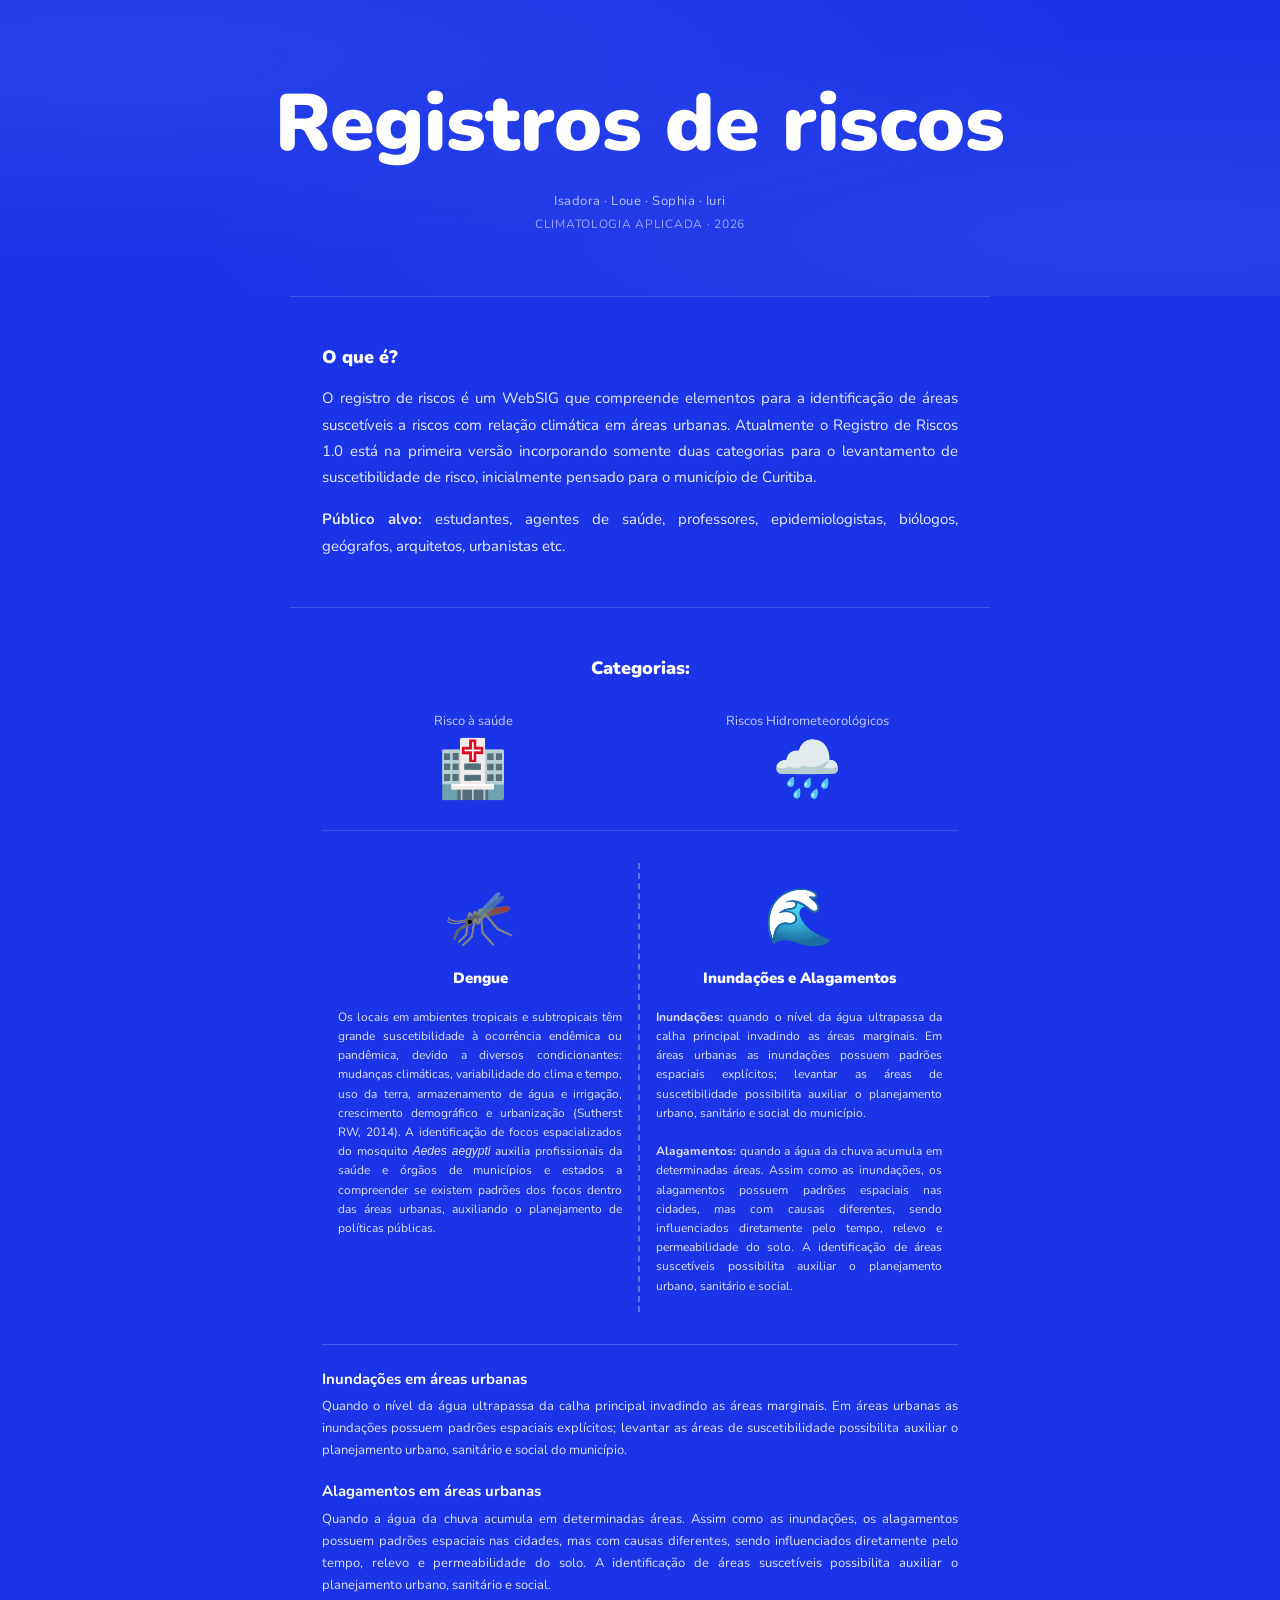
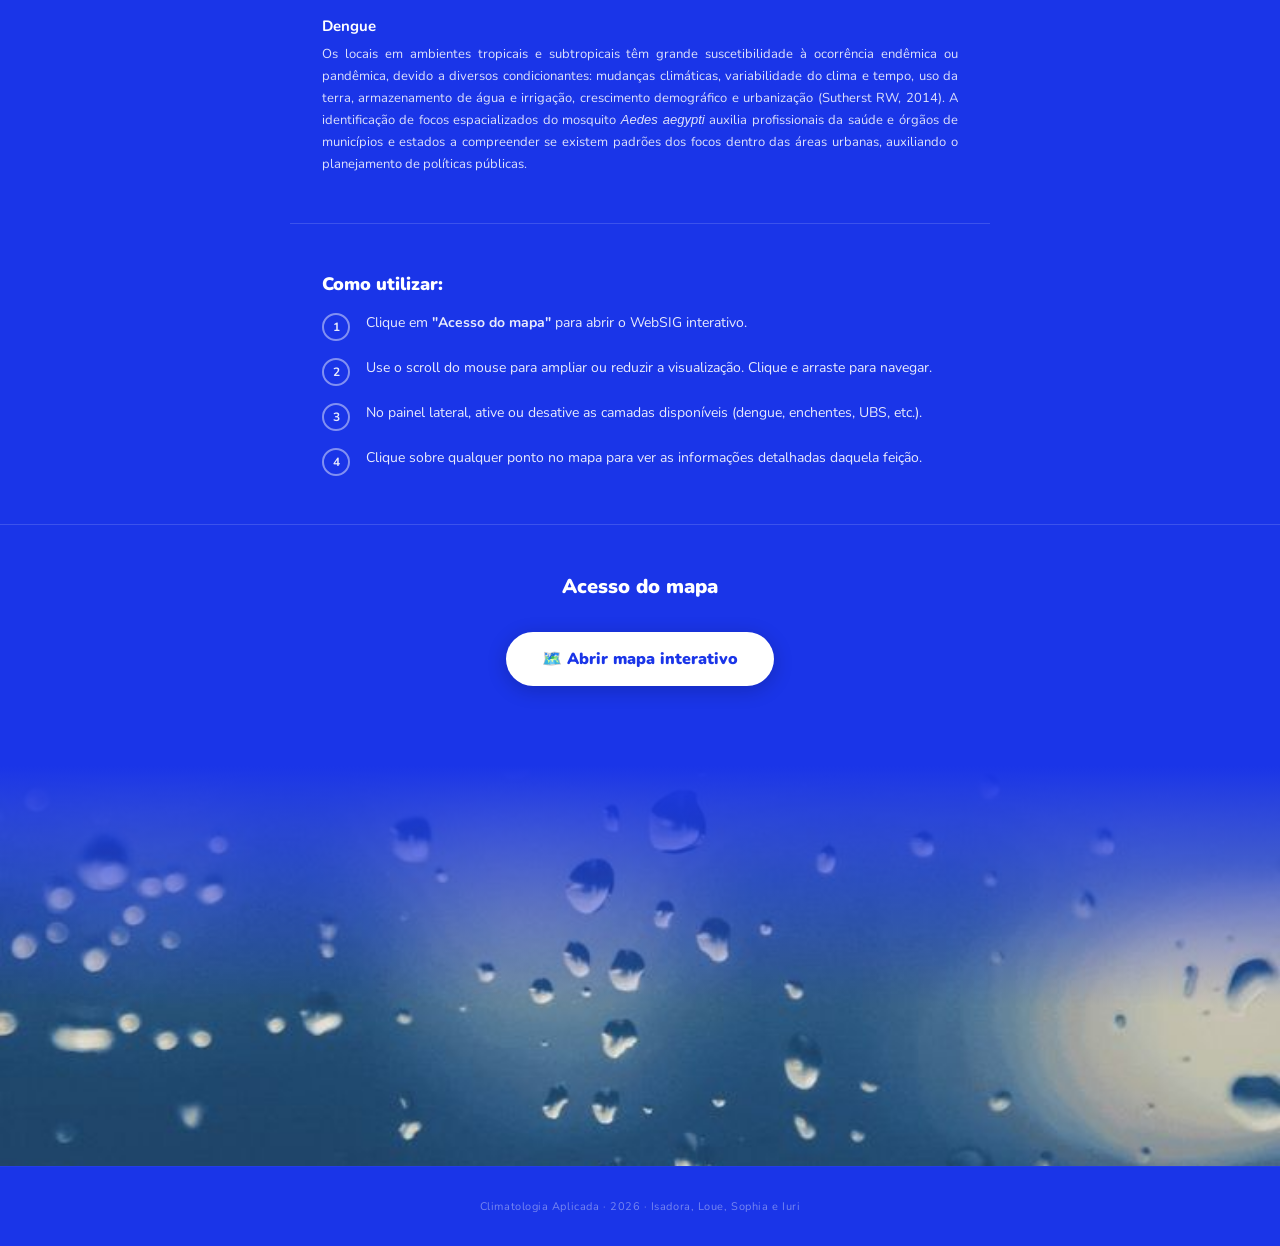
==== commit f450be24: "imagem" ====
--- a/index.html
+++ b/index.html
@@ -129,6 +129,13 @@
       border-right: 2px dashed rgba(255,255,255,0.3);
     }
     .risk-item .risk-icon { font-size: 3.5rem; }
+    .risk-inline-desc {
+      font-size: 12px;
+      line-height: 1.6;
+      opacity: 0.85;
+      text-align: justify;
+      margin-top: 0.5rem;
+    }
     .risk-item .risk-label {
       font-size: 15px;
       font-weight: 900;
@@ -233,6 +240,54 @@
     }
     .embed-caption a { color: #fff; }
 
+    /* CATEGORIAS DESCRIÇÕES */
+    .cat-descriptions {
+      display: flex;
+      flex-direction: column;
+      gap: 1.25rem;
+      margin-top: 2rem;
+      border-top: 1px solid rgba(255,255,255,0.2);
+      padding-top: 1.5rem;
+    }
+    .cat-desc-item {}
+    .cat-desc-title {
+      font-size: 15px;
+      font-weight: 700;
+      margin-bottom: 0.4rem;
+    }
+    .cat-desc-text {
+      font-size: 13px;
+      line-height: 1.7;
+      opacity: 0.85;
+      text-align: justify;
+    }
+
+    /* IMAGEM FINAL */
+    .img-fade-section {
+      position: relative;
+      width: 100%;
+      height: 400px;
+      overflow: hidden;
+      margin-top: 0;
+    }
+    .img-fade-bg {
+      width: 100%;
+      height: 100%;
+      object-fit: cover;
+      object-position: center;
+      display: block;
+    }
+    .img-fade-overlay {
+      position: absolute;
+      top: 0;
+      left: 0;
+      width: 100%;
+      height: 60%;
+      background: linear-gradient(to bottom, #1A35E8 0%, transparent 100%);
+      z-index: 1;
+      pointer-events: none;
+    }
+
     /* FOOTER */
     footer {
       text-align: center;
@@ -259,7 +314,10 @@
   <div class="section">
     <p class="section-title">O que é?</p>
     <p class="section-text">
-      O registros de risco foi elaborado com o objetivo de poder registrar o potêncial de riscos relacionados ao clima de maneira acessível.
+      O registro de riscos é um WebSIG que compreende elementos para a identificação de áreas suscetíveis a riscos com relação climática em áreas urbanas. Atualmente o Registro de Riscos 1.0 está na primeira versão incorporando somente duas categorias para o levantamento de suscetibilidade de risco, inicialmente pensado para o município de Curitiba.
+    </p>
+    <p class="section-text" style="margin-top:1rem;">
+      <strong>Público alvo:</strong> estudantes, agentes de saúde, professores, epidemiologistas, biólogos, geógrafos, arquitetos, urbanistas etc.
     </p>
   </div>
 
@@ -271,19 +329,36 @@
         <div class="icon">🏥</div>
       </div>
       <div class="categoria-item">
-        <span class="cat-label">Enchentes</span>
+        <span class="cat-label">Riscos Hidrometeorológicos</span>
         <div class="icon">🌧️</div>
       </div>
     </div>
 
     <div class="risks-grid">
       <div class="risk-item">
+        <div class="risk-icon">🦟</div>
         <p class="risk-label">Dengue</p>
-        <div class="risk-icon">🦟</div>
+        <p class="risk-inline-desc">Os locais em ambientes tropicais e subtropicais têm grande suscetibilidade à ocorrência endêmica ou pandêmica, devido a diversos condicionantes: mudanças climáticas, variabilidade do clima e tempo, uso da terra, armazenamento de água e irrigação, crescimento demográfico e urbanização (Sutherst RW, 2014). A identificação de focos espacializados do mosquito <em>Aedes aegypti</em> auxilia profissionais da saúde e órgãos de municípios e estados a compreender se existem padrões dos focos dentro das áreas urbanas, auxiliando o planejamento de políticas públicas.</p>
       </div>
       <div class="risk-item">
-        <p class="risk-label">Enchentes</p>
         <div class="risk-icon">🌊</div>
+        <p class="risk-label">Inundações e Alagamentos</p>
+        <p class="risk-inline-desc"><strong>Inundações:</strong> quando o nível da água ultrapassa da calha principal invadindo as áreas marginais. Em áreas urbanas as inundações possuem padrões espaciais explícitos; levantar as áreas de suscetibilidade possibilita auxiliar o planejamento urbano, sanitário e social do município.<br><br><strong>Alagamentos:</strong> quando a água da chuva acumula em determinadas áreas. Assim como as inundações, os alagamentos possuem padrões espaciais nas cidades, mas com causas diferentes, sendo influenciados diretamente pelo tempo, relevo e permeabilidade do solo. A identificação de áreas suscetíveis possibilita auxiliar o planejamento urbano, sanitário e social.</p>
+      </div>
+    </div>
+
+    <div class="cat-descriptions">
+      <div class="cat-desc-item">
+        <p class="cat-desc-title">Inundações em áreas urbanas</p>
+        <p class="cat-desc-text">Quando o nível da água ultrapassa da calha principal invadindo as áreas marginais. Em áreas urbanas as inundações possuem padrões espaciais explícitos; levantar as áreas de suscetibilidade possibilita auxiliar o planejamento urbano, sanitário e social do município.</p>
+      </div>
+      <div class="cat-desc-item">
+        <p class="cat-desc-title">Alagamentos em áreas urbanas</p>
+        <p class="cat-desc-text">Quando a água da chuva acumula em determinadas áreas. Assim como as inundações, os alagamentos possuem padrões espaciais nas cidades, mas com causas diferentes, sendo influenciados diretamente pelo tempo, relevo e permeabilidade do solo. A identificação de áreas suscetíveis possibilita auxiliar o planejamento urbano, sanitário e social.</p>
+      </div>
+      <div class="cat-desc-item">
+        <p class="cat-desc-title">Dengue</p>
+        <p class="cat-desc-text">Os locais em ambientes tropicais e subtropicais têm grande suscetibilidade à ocorrência endêmica ou pandêmica, devido a diversos condicionantes: mudanças climáticas, variabilidade do clima e tempo, uso da terra, armazenamento de água e irrigação, crescimento demográfico e urbanização (Sutherst RW, 2014). A identificação de focos espacializados do mosquito <em>Aedes aegypti</em> auxilia profissionais da saúde e órgãos de municípios e estados a compreender se existem padrões dos focos dentro das áreas urbanas, auxiliando o planejamento de políticas públicas.</p>
       </div>
     </div>
   </div>
@@ -319,6 +394,11 @@
 
 
 
+  <div class="img-fade-section">
+    <div class="img-fade-overlay"></div>
+    <img src="images/chuva.jpg" alt="Chuva" class="img-fade-bg">
+  </div>
+
   <footer>
     Climatologia Aplicada · 2026 · Isadora, Loue, Sophia e Iuri
   </footer>
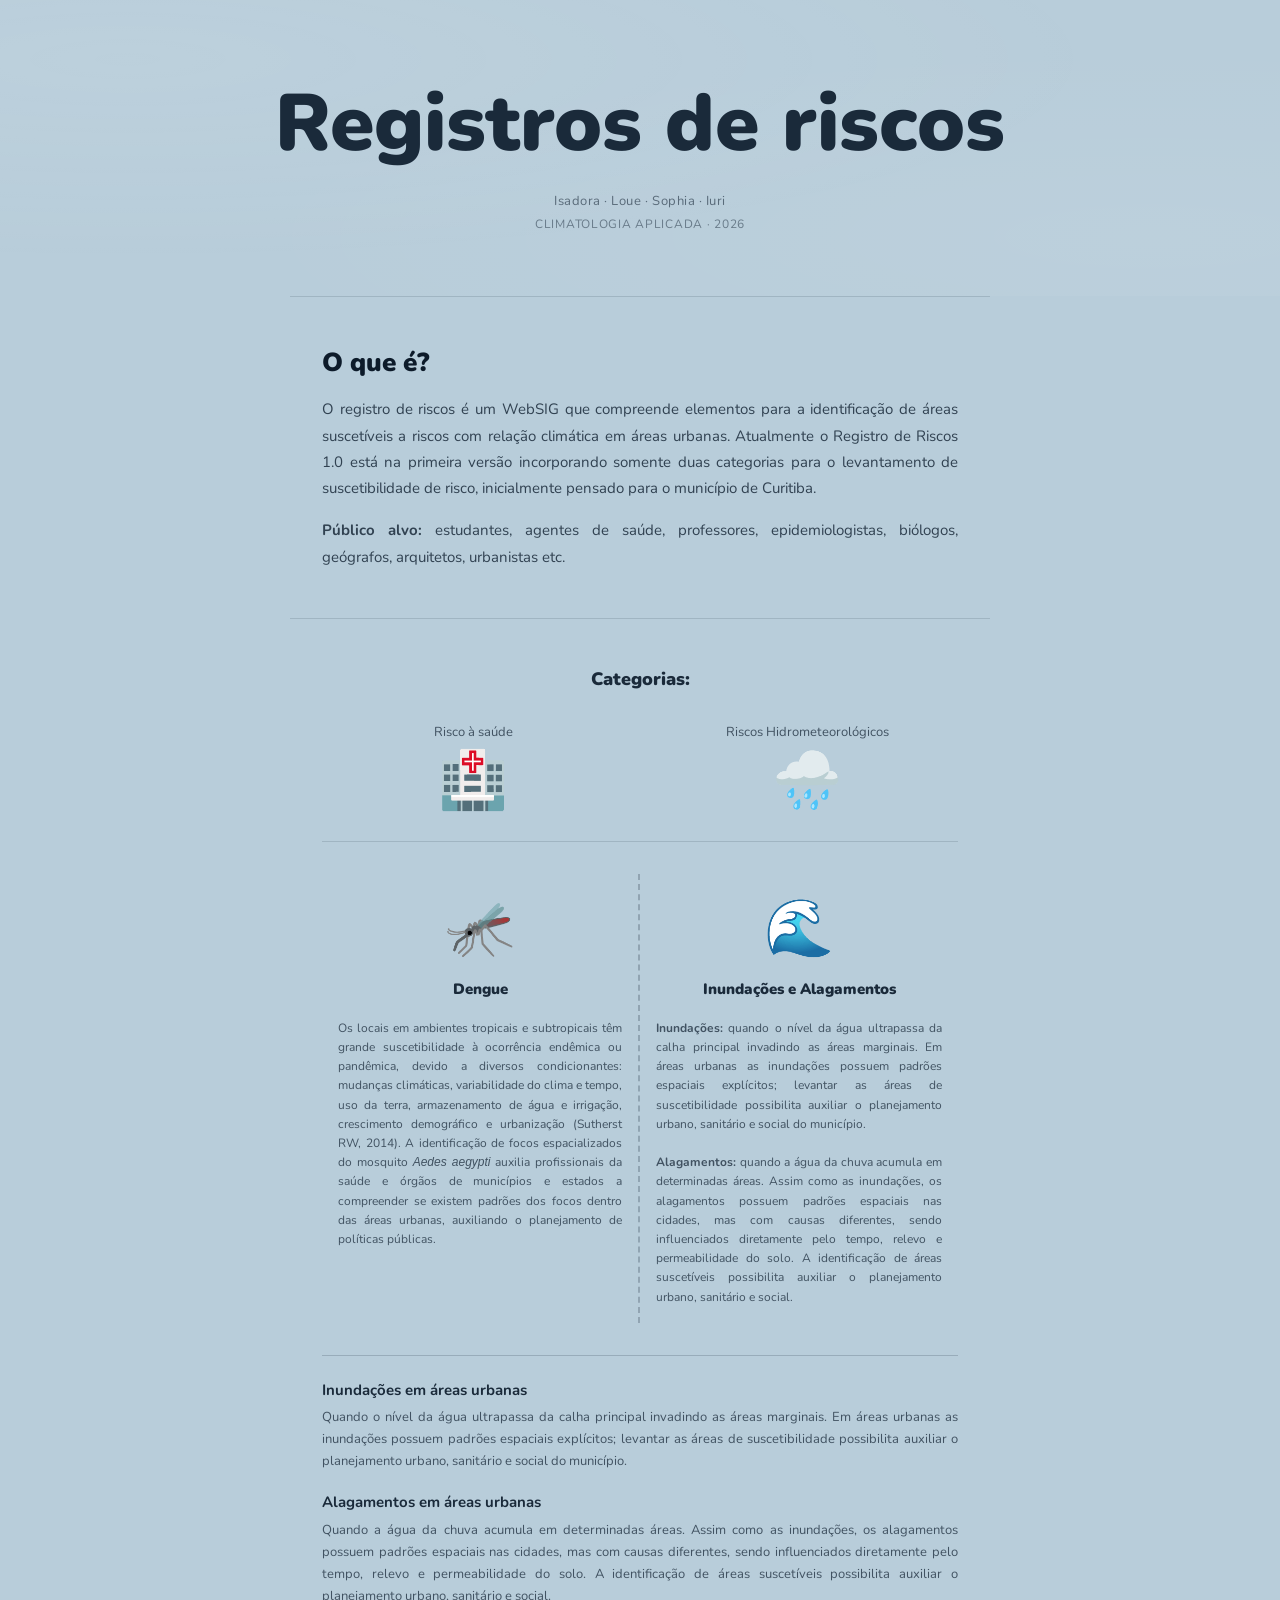
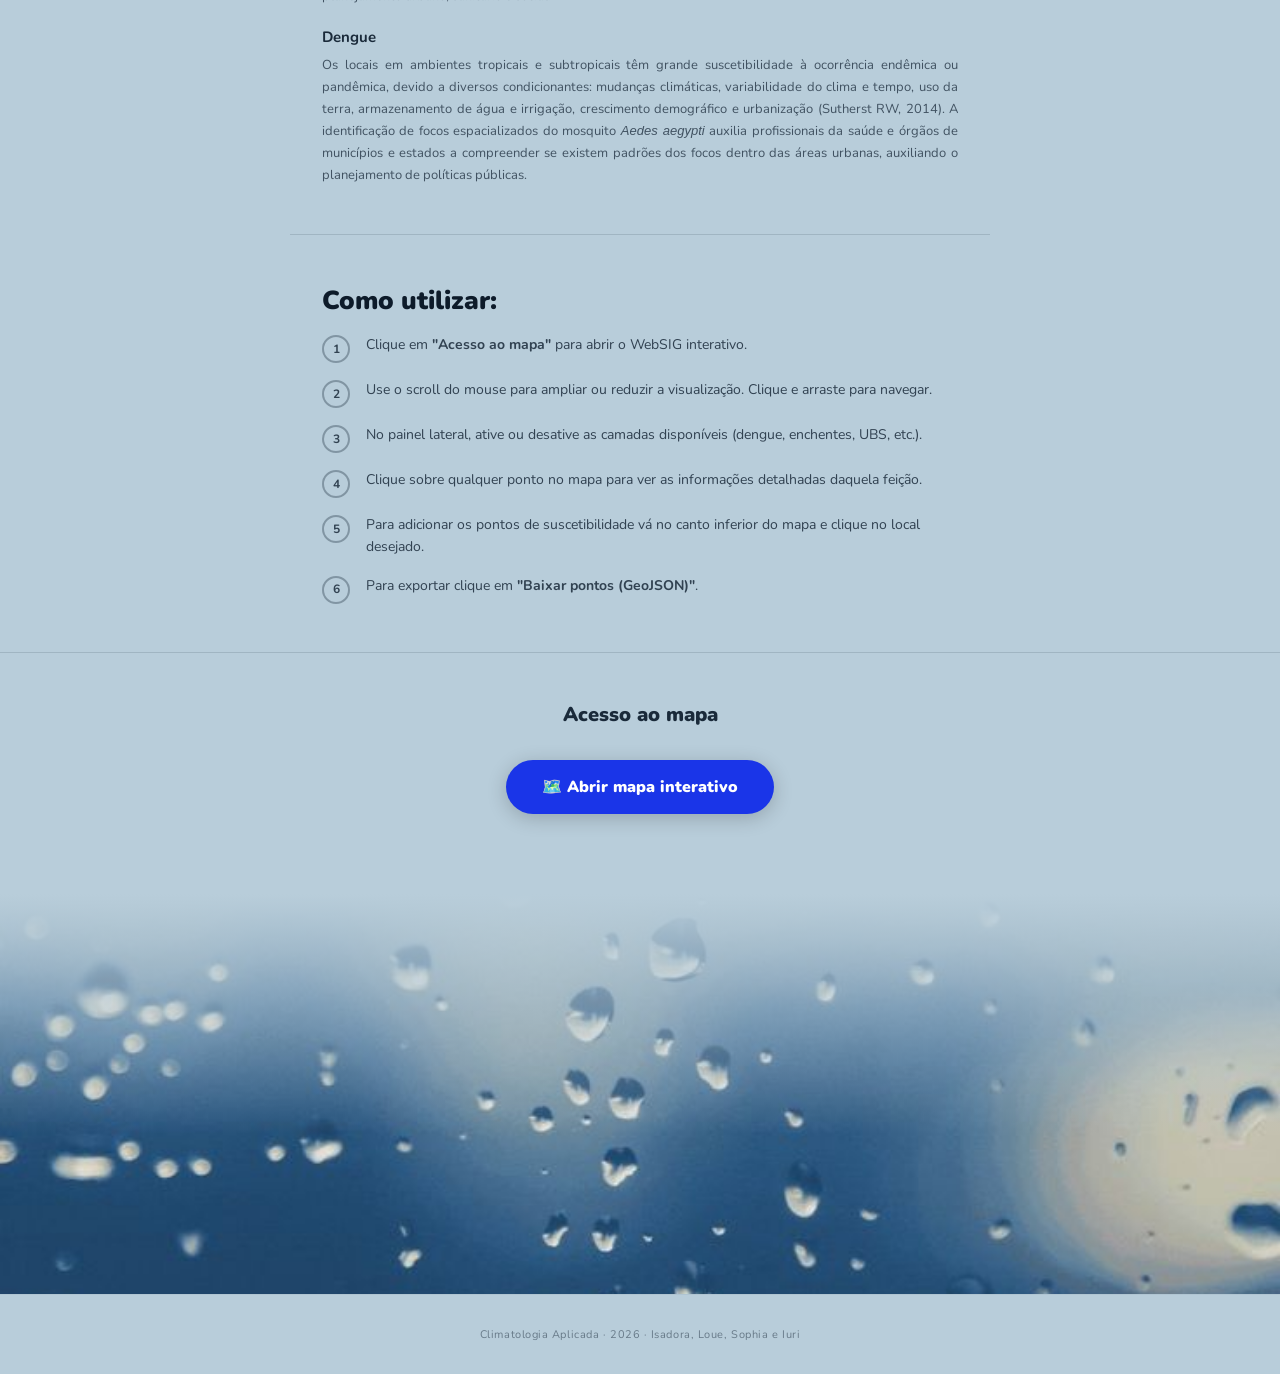
==== commit c5c93fff: "Update index.html" ====
--- a/index.html
+++ b/index.html
@@ -9,8 +9,8 @@
     *, *::before, *::after { box-sizing: border-box; margin: 0; padding: 0; }
 
     body {
-      background: #1A35E8;
-      color: #ffffff;
+      background: #B8CDDA;
+      color: #1A2A3A;
       font-family: 'Nunito', sans-serif;
       min-height: 100vh;
     }
@@ -19,7 +19,7 @@
     .hero {
       text-align: center;
       padding: 5rem 2rem 4rem;
-      background: #1A35E8;
+      background: #B8CDDA;
       position: relative;
       overflow: hidden;
     }
@@ -41,13 +41,13 @@
     }
     .hero .authors {
       font-size: 13px;
-      opacity: 0.7;
+      opacity: 0.6;
       margin-top: 1.5rem;
       letter-spacing: 0.04em;
     }
     .hero .discipline {
       font-size: 12px;
-      opacity: 0.55;
+      opacity: 0.5;
       margin-top: 0.4rem;
       letter-spacing: 0.06em;
       text-transform: uppercase;
@@ -58,21 +58,21 @@
       max-width: 700px;
       margin: 0 auto;
       padding: 3rem 2rem;
-      border-top: 1px solid rgba(255,255,255,0.15);
+      border-top: 1px solid rgba(26,42,58,0.15);
     }
 
     .section-title {
-      font-size: 18px;
+      font-size: 26px;
       font-weight: 900;
       margin-bottom: 1rem;
-      color: #fff;
+      color: #0D1B2A;
     }
 
     .section-text {
       font-size: 15px;
       line-height: 1.75;
       text-align: justify;
-      opacity: 0.9;
+      opacity: 0.85;
     }
 
     /* CATEGORIAS */
@@ -114,7 +114,7 @@
       grid-template-columns: 1fr 1fr;
       gap: 0;
       margin-top: 1.5rem;
-      border-top: 1px solid rgba(255,255,255,0.15);
+      border-top: 1px solid rgba(26,42,58,0.15);
       padding-top: 2rem;
     }
     .risk-item {
@@ -126,13 +126,13 @@
       padding: 1rem;
     }
     .risk-item:first-child {
-      border-right: 2px dashed rgba(255,255,255,0.3);
+      border-right: 2px dashed rgba(26,42,58,0.25);
     }
     .risk-item .risk-icon { font-size: 3.5rem; }
     .risk-inline-desc {
       font-size: 12px;
       line-height: 1.6;
-      opacity: 0.85;
+      opacity: 0.75;
       text-align: justify;
       margin-top: 0.5rem;
     }
@@ -155,13 +155,13 @@
       gap: 1rem;
       font-size: 14px;
       line-height: 1.6;
-      opacity: 0.9;
+      opacity: 0.85;
     }
     .steps-list li .num {
       min-width: 28px;
       height: 28px;
       border-radius: 50%;
-      border: 2px solid rgba(255,255,255,0.5);
+      border: 2px solid rgba(26,42,58,0.4);
       display: flex;
       align-items: center;
       justify-content: center;
@@ -175,7 +175,7 @@
     .cta-section {
       text-align: center;
       padding: 3rem 2rem 5rem;
-      border-top: 1px solid rgba(255,255,255,0.15);
+      border-top: 1px solid rgba(26,42,58,0.15);
     }
     .cta-section h2 {
       font-size: 20px;
@@ -186,8 +186,8 @@
       display: inline-flex;
       align-items: center;
       gap: 10px;
-      background: #ffffff;
-      color: #1A35E8;
+      background: #1A35E8;
+      color: #ffffff;
       text-decoration: none;
       font-family: 'Nunito', sans-serif;
       font-size: 16px;
@@ -246,7 +246,7 @@
       flex-direction: column;
       gap: 1.25rem;
       margin-top: 2rem;
-      border-top: 1px solid rgba(255,255,255,0.2);
+      border-top: 1px solid rgba(26,42,58,0.2);
       padding-top: 1.5rem;
     }
     .cat-desc-item {}
@@ -258,7 +258,7 @@
     .cat-desc-text {
       font-size: 13px;
       line-height: 1.7;
-      opacity: 0.85;
+      opacity: 0.75;
       text-align: justify;
     }
 
@@ -283,7 +283,7 @@
       left: 0;
       width: 100%;
       height: 60%;
-      background: linear-gradient(to bottom, #1A35E8 0%, transparent 100%);
+      background: linear-gradient(to bottom, #B8CDDA 0%, transparent 100%);
       z-index: 1;
       pointer-events: none;
     }
@@ -292,9 +292,9 @@
     footer {
       text-align: center;
       padding: 2rem;
-      border-top: 1px solid rgba(255,255,255,0.1);
+      border-top: 1px solid rgba(26,42,58,0.1);
       font-size: 11px;
-      opacity: 0.4;
+      opacity: 0.5;
       letter-spacing: 0.05em;
     }
 
@@ -368,7 +368,7 @@
     <ul class="steps-list">
       <li>
         <span class="num">1</span>
-        <span>Clique em <strong>"Acesso do mapa"</strong> para abrir o WebSIG interativo.</span>
+        <span>Clique em <strong>"Acesso ao mapa"</strong> para abrir o WebSIG interativo.</span>
       </li>
       <li>
         <span class="num">2</span>
@@ -382,11 +382,19 @@
         <span class="num">4</span>
         <span>Clique sobre qualquer ponto no mapa para ver as informações detalhadas daquela feição.</span>
       </li>
+      <li>
+        <span class="num">5</span>
+        <span>Para adicionar os pontos de suscetibilidade vá no canto inferior do mapa e clique no local desejado.</span>
+      </li>
+      <li>
+        <span class="num">6</span>
+        <span>Para exportar clique em <strong>"Baixar pontos (GeoJSON)"</strong>.</span>
+      </li>
     </ul>
   </div>
 
   <div class="cta-section">
-    <h2>Acesso do mapa</h2>
+    <h2>Acesso ao mapa</h2>
     <a href="index_.html" class="cta-btn">
       🗺️ Abrir mapa interativo
     </a>
